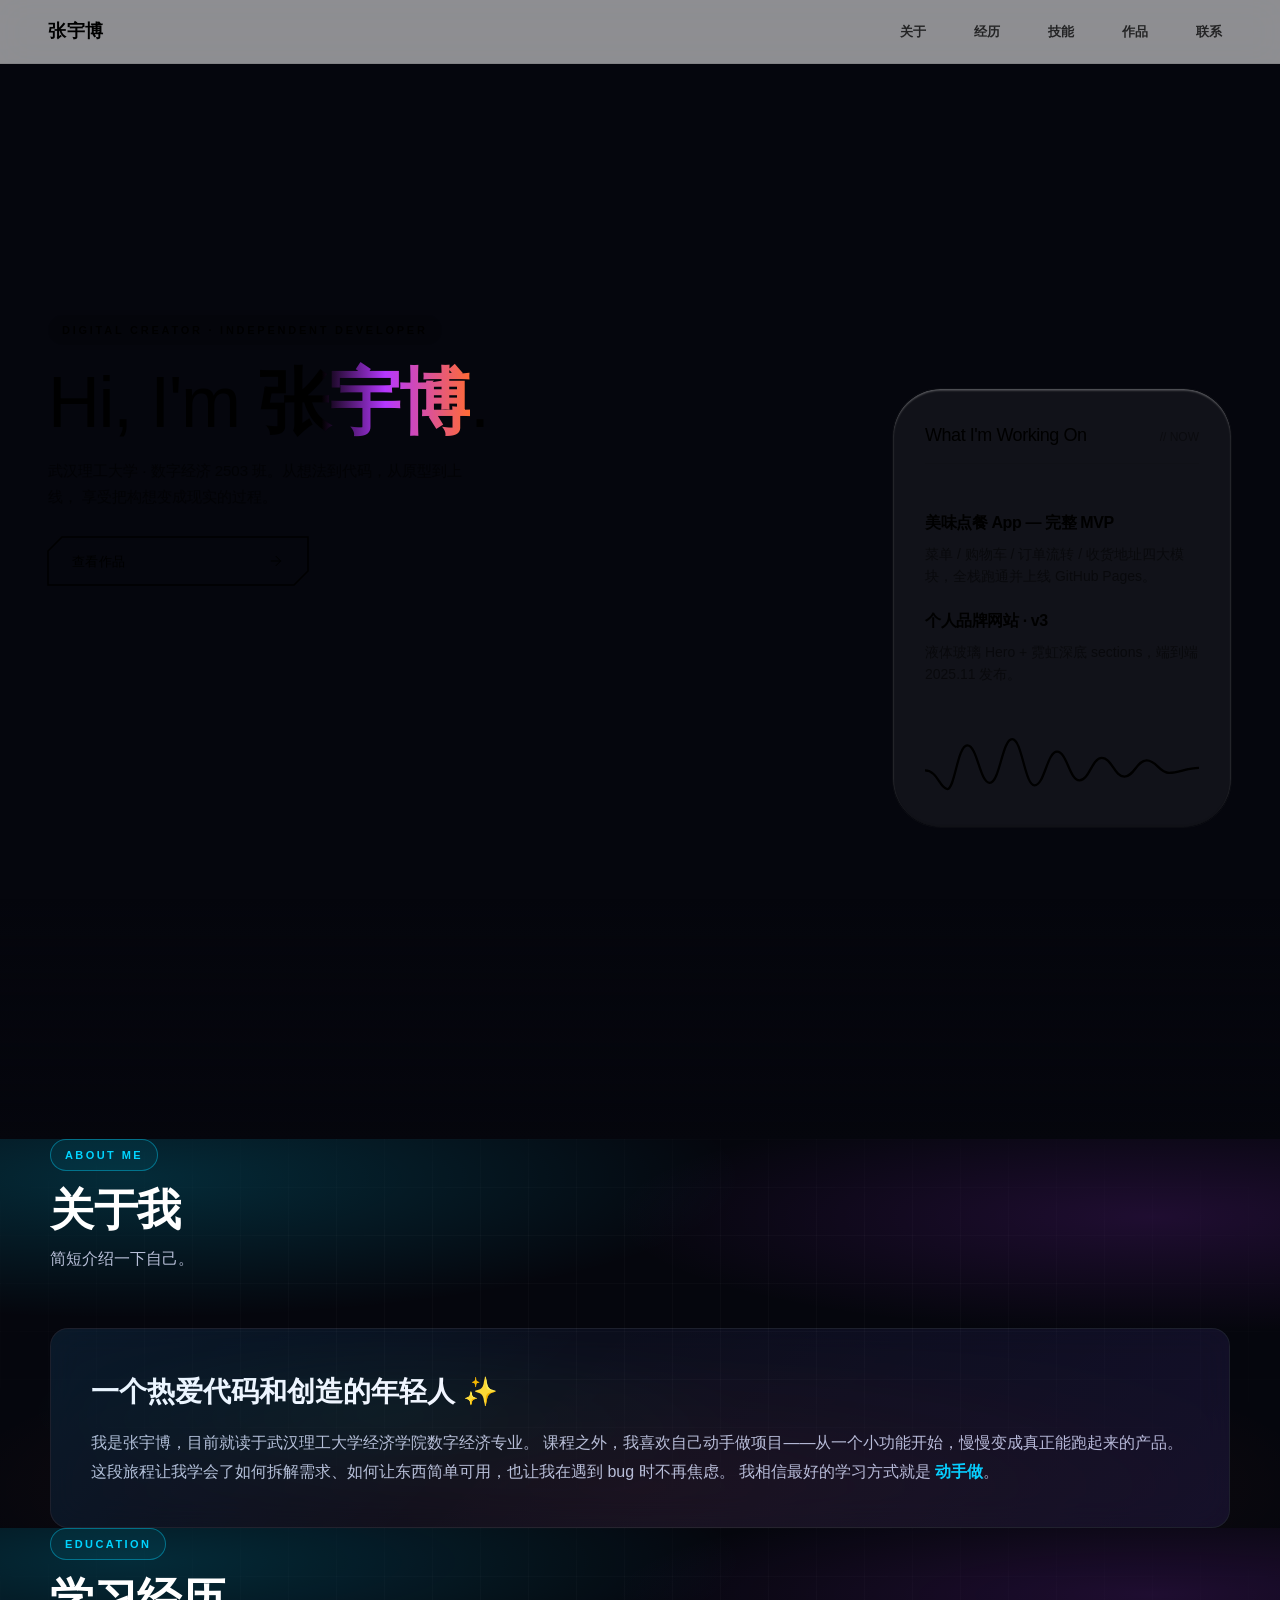
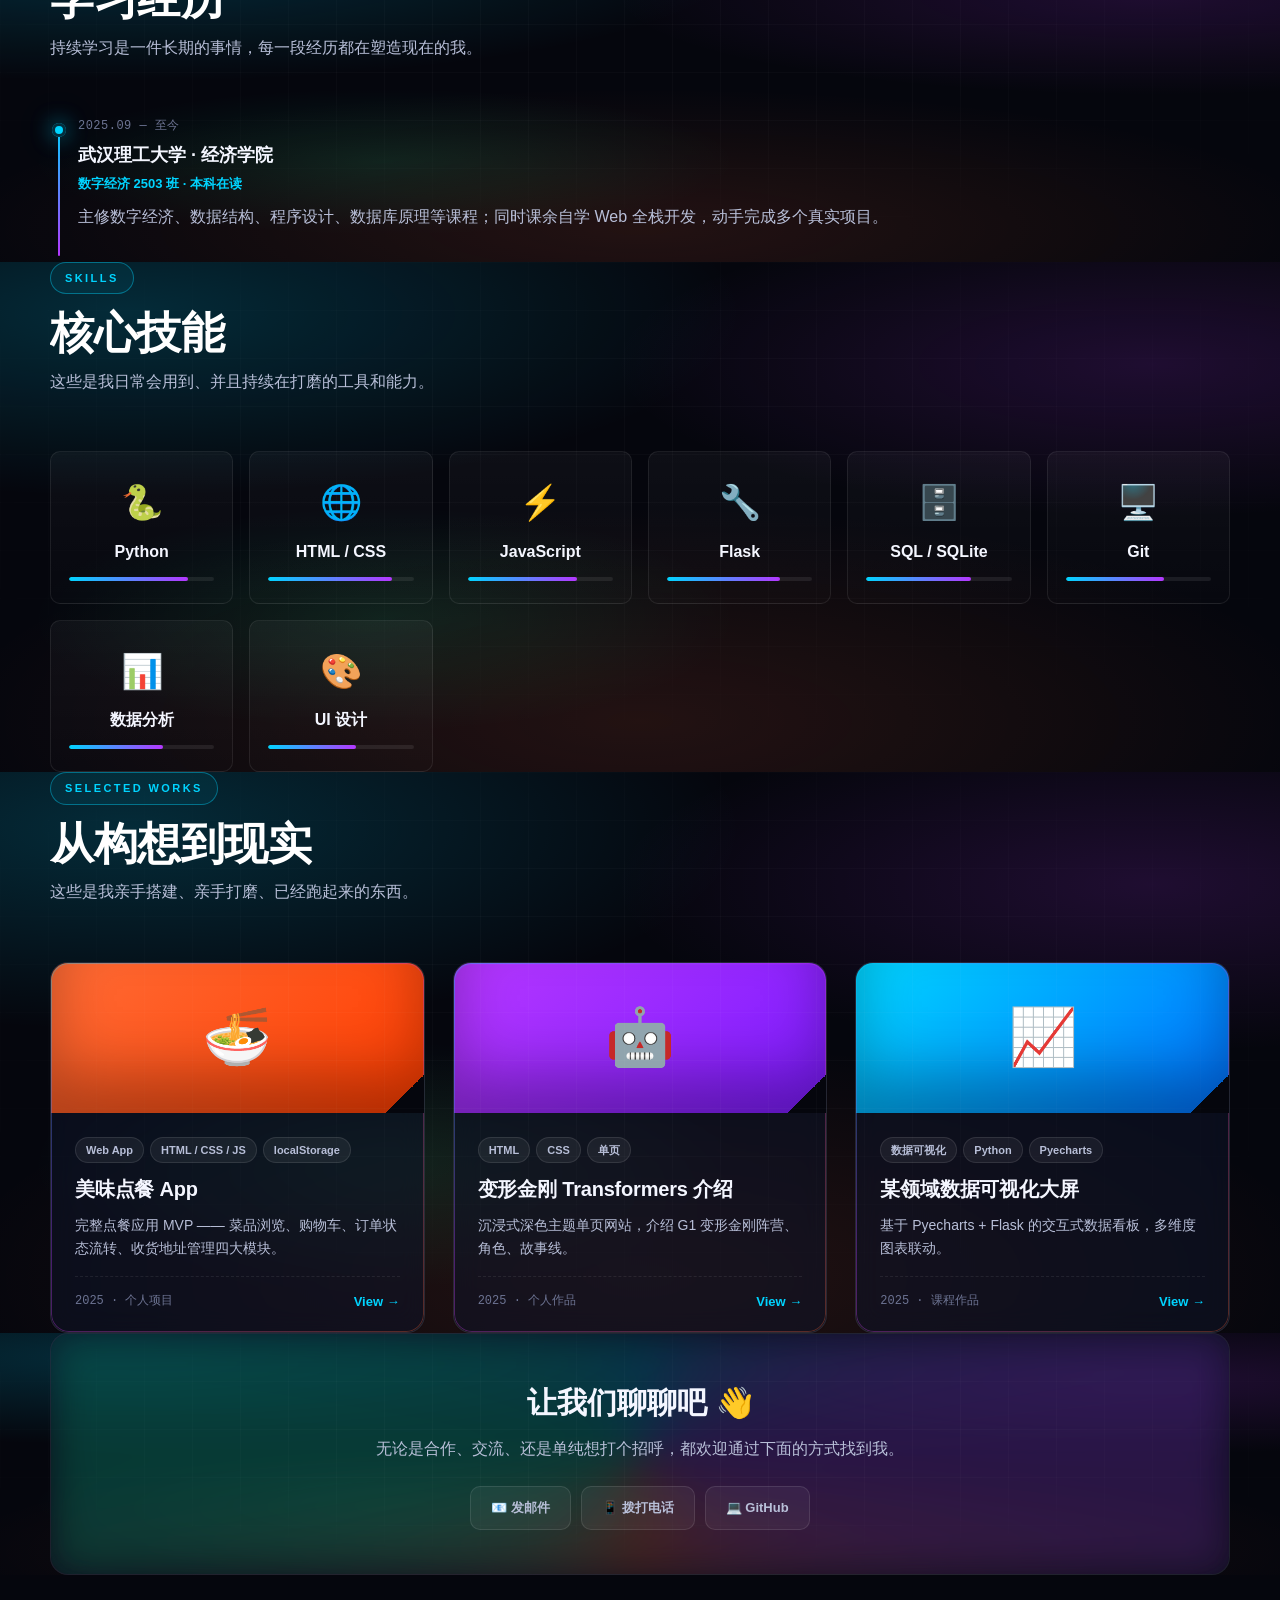
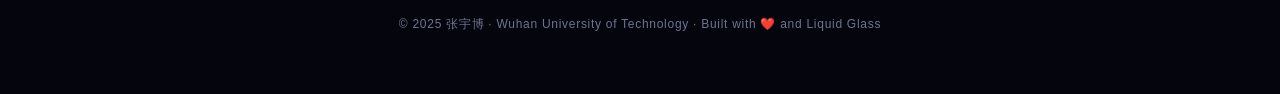
==== index.html @ 9be70332 "v3 修复: 解锁页面滚动 + 导航切换逻辑 + sections 深底盖住视频" ====
<!DOCTYPE html>
<html lang="zh-CN">
<head>
<meta charset="UTF-8">
<meta name="viewport" content="width=device-width, initial-scale=1.0">
<title>张宇博 · Digital Creator</title>
<meta name="description" content="张宇博 — 武汉理工大学数字经济专业学生，独立开发者，作品集">
<link rel="preconnect" href="https://fonts.googleapis.com">
<link rel="preconnect" href="https://fonts.gstatic.com" crossorigin>
<link rel="stylesheet" href="https://db.onlinewebfonts.com/c/0e6de1ec911a2e267ff136bbdd384a44?family=Helvetica+Neue+Light">
<style>
/* ============================================================
   张宇博 个人主页 v3 —— 液体玻璃 Hero + 霓虹深底 Sections
   Hero: 全屏视频 + SVG 折射滤镜 + canvas 实时玻璃卡 (规格文档)
   下方: 深底霓虹赛博风 (v2)
   ============================================================ */
*, *::before, *::after { box-sizing: border-box; margin: 0; padding: 0; }
html { scroll-behavior: smooth; }

:root {
    --bg: #05060d;
    --bg-1: #0a0d1a;
    --card: rgba(16, 20, 40, 0.55);
    --text: #f4f6ff;
    --text-dim: #b8bfd8;
    --text-muted: #6d7493;
    --blue: #00d4ff;
    --blue-glow: 0 0 20px rgba(0,212,255,.6), 0 0 40px rgba(0,212,255,.3);
    --purple: #b537ff;
    --purple-glow: 0 0 20px rgba(181,55,255,.6), 0 0 40px rgba(181,55,255,.3);
    --orange: #ff6b35;
    --green: #00ffa3;
    --radius: 18px;
    --radius-sm: 10px;
    --max-w: 1180px;
}

html, body { width: 100%; height: auto; min-height: 100%; overflow-x: hidden; }

body {
    font-family: -apple-system, BlinkMacSystemFont, "Helvetica Neue Light",
                 "Helvetica Neue", "Segoe UI", "PingFang SC",
                 "Microsoft YaHei", Arial, sans-serif;
    -webkit-font-smoothing: antialiased;
    -moz-osx-font-smoothing: grayscale;
    color: var(--text);
    line-height: 1.65;
    background: var(--bg);
    overflow-x: hidden;
    position: relative;
}
a { color: inherit; text-decoration: none; }
main { position: relative; z-index: 1; }

/* ---------- Hero 背景视频 ---------- */
.bg-video {
    position: fixed; top: 0; left: 0;
    display: block;
    width: 100%; height: 100%;
    object-fit: cover;
    z-index: 0;
    pointer-events: none;
}

/* ---------- Hero 结束后的渐变过渡 ---------- */
.hero-transition {
    position: relative; z-index: 2;
    height: 240px;
    background: linear-gradient(to bottom, transparent 0%, var(--bg) 100%);
    pointer-events: none;
    margin-top: -1px;
}

/* ============================================================
   HERO 首屏 —— 液体玻璃
   ============================================================ */
.hero {
    position: relative; z-index: 10;
    display: flex; flex-direction: column;
    width: 100%; height: 100vh; height: 100dvh;
    pointer-events: none;
    overflow: hidden;
}

/* 右侧玻璃卡容器 */
#dup-video-container {
    position: absolute; left: 0; top: 0;
    z-index: 0; overflow: hidden; pointer-events: none;
}
#dup-image {
    position: absolute; inset: 0;
    width: 100%; height: 100%;
    filter: url(#liquid-glass-refraction);
}

/* 左栏 */
.hero-side {
    position: relative;
    z-index: 2;
    padding: 0 clamp(16px, 4vw, 48px);
    display: flex; flex-direction: column;
    height: 100%;
}
.hero-copy {
    margin: auto 0;
    max-width: 520px;
    color: #000;
    pointer-events: auto;
}
.hero-eyebrow {
    font-size: 11px; font-weight: 700; letter-spacing: .25em;
    text-transform: uppercase;
    display: inline-flex; align-items: center; gap: 8px;
    padding: 6px 14px;
    background: rgba(0,0,0,.08);
    border-radius: 999px;
    margin-bottom: 20px;
}
.hero-title {
    font-size: clamp(36px, 7vw, 72px);
    font-weight: 300;
    line-height: 1.05;
    letter-spacing: -0.02em;
    color: #000;
}
.hero-title .hl {
    font-weight: 600;
    background: linear-gradient(90deg, #000 30%, var(--purple) 60%, var(--orange));
    -webkit-background-clip: text; background-clip: text; color: transparent;
}
.hero-desc {
    margin-top: 18px;
    max-width: 440px;
    font-size: clamp(13px, 1.2vw, 15px);
    line-height: 1.7;
    color: rgba(0,0,0,.62);
}

/* Chamfer 按钮 —— 按规格文档 §9 */
.chamfer {
    position: relative; display: inline-flex; align-items: center; justify-content: space-between;
    width: 260px; height: 48px; margin-top: 28px; padding: 0 1.5rem;
    color: #000; text-decoration: none; pointer-events: auto; transition: opacity 300ms;
}
.chamfer:hover { opacity: 0.6; }
.chamfer__glass {
    position: absolute; inset: 0;
    background: transparent;
    clip-path: polygon(14px 0, 100% 0, 100% calc(100% - 14px), calc(100% - 14px) 100%, 0 100%, 0 14px);
    border: 1px solid rgba(0,0,0,.25);
}
.chamfer__outline { position: absolute; inset: 0; width: 100%; height: 100%; overflow: visible; pointer-events: none; }
.chamfer__label { position: relative; font-size: 13px; letter-spacing: .025em; }
.chamfer .icon { position: relative; }
.chamfer .icon path { stroke-width: 1.5; stroke-linecap: round; stroke-linejoin: round; }

/* 右栏玻璃卡 —— 按规格文档 §10 */
.glass-card {
    position: absolute;
    right: clamp(16px, 4vw, 48px);
    bottom: clamp(32px, 6vw, 72px);
    width: 340px; max-width: calc(100% - 32px); height: 440px;
    padding: 2rem;
    border-radius: 48px;
    overflow: hidden;
    background: transparent;
    border: 1px solid rgba(47,47,47,.15);
    pointer-events: auto;
    display: flex; flex-direction: column; justify-content: space-between;
    animation: fade-slide-up-card 900ms cubic-bezier(.16,1,.3,1) both;
}
@keyframes fade-slide-up-card {
    from { opacity: 0; transform: translateY(28px); }
    to   { opacity: 1; transform: translateY(0); }
}
.glass-card__frost {
    position: absolute; inset: 0; z-index: 1;
    border-radius: 48px; pointer-events: none;
    background: rgba(255,255,255,.05);
    box-shadow: inset 0 1.5px 2px rgba(255,255,255,.3),
                inset 0 -1px 2px rgba(0,0,0,.15);
    transition: background 400ms;
}
.glass-card:hover .glass-card__frost { background: rgba(255,255,255,.1); }
.glass-card__head, .glass-card__body, .glass-card__wave { position: relative; z-index: 2; }
.glass-card__head {
    display: flex; align-items: baseline; justify-content: space-between; gap: 1rem;
    padding-bottom: .75rem; border-bottom: 1px solid rgba(0,0,0,.1);
}
.glass-card__title { font-size: 1rem; font-weight: 500; letter-spacing: -0.025em; color: #000; }
.glass-card__index { font-size: .75rem; color: rgba(0,0,0,.4); }
.glass-card__body { display: flex; flex-direction: column; gap: 1rem; margin-top: 1rem; }
.finding__title { font-size: .875rem; font-weight: 600; letter-spacing: -0.025em; color: #000; }
.finding__text { margin-top: .25rem; font-size: .75rem; line-height: 1.625; color: rgba(0,0,0,.5); }
.glass-card__wave { display: block; width: 100%; height: auto; margin-top: 1.25rem; }

@media (max-width: 768px) {
    .glass-card {
        position: relative; right: auto; bottom: auto;
        width: 100%; height: 320px; margin-top: 24px;
        padding: 1.5rem;
        border-radius: 32px;
    }
    .hero-copy { margin: 10vh 0 0; }
    .hero-side { padding-top: 80px; height: auto; min-height: 100vh; padding-bottom: 32px; }
}
@media (min-width: 768px) {
    .glass-card__title { font-size: 1.125rem; }
    .glass-card__body { gap: 1.25rem; margin-top: 1.25rem; }
    .finding__title { font-size: 1rem; }
    .finding__text { font-size: .875rem; margin-top: .375rem; }
}

/* ---------- SVG 滤镜容器 ---------- */
.glass-defs { position: absolute; width: 0; height: 0; pointer-events: none; }

/* ============================================================
   导航栏 —— Hero 上半透明白,滚过 Hero 切回深底霓虹
   ============================================================ */
nav {
    position: fixed; top: 0; left: 0; right: 0;
    z-index: 50; height: 64px;
    display: flex; align-items: center; justify-content: space-between;
    padding: 0 clamp(16px, 4vw, 48px);
    background: rgba(255,255,255,.55);
    backdrop-filter: blur(16px) saturate(1.2);
    -webkit-backdrop-filter: blur(16px) saturate(1.2);
    border-bottom: 1px solid rgba(0,0,0,.08);
    color: #000;
    transition: background .4s, color .4s, border-color .4s, box-shadow .4s;
}
nav::after { /* 深底模式的 logo 点 */
    content: "";
    width: 10px; height: 10px; border-radius: 50%;
    background: var(--blue);
    box-shadow: var(--blue-glow);
    position: absolute; opacity: 0;
    transition: opacity .4s;
    display: none;
}
.nav-logo { font-weight: 800; font-size: 18px; letter-spacing: .04em; }
.nav-links { display: flex; gap: clamp(12px, 2.5vw, 28px); list-style: none; }
.nav-links a {
    font-size: 13px; font-weight: 600;
    color: rgba(0,0,0,.75);
    padding: 6px 10px; border-radius: 8px;
    transition: color .2s, background .2s;
}
.nav-links a:hover { color: #000; background: rgba(0,0,0,.06); }
nav .dot { display: none; } /* Hero 白模式隐藏蓝脉冲点 */

/* 深底模式 */
nav.scrolled {
    background: rgba(5,6,13,.72);
    border-bottom-color: rgba(255,255,255,.06);
    color: var(--text);
    box-shadow: 0 4px 30px rgba(0,0,0,.4);
}
nav.scrolled .nav-links a { color: var(--text-dim); }
nav.scrolled .nav-links a:hover { color: #fff; background: rgba(255,255,255,.06); }
nav.scrolled .dot { display: inline-block; }
nav .dot {
    width: 10px; height: 10px; border-radius: 50%;
    background: var(--blue); box-shadow: var(--blue-glow);
    animation: pulse 2.2s ease-in-out infinite;
    margin-right: 10px;
}
@keyframes pulse { 0%,100% { opacity:1 } 50% { opacity:.4 } }

@media (max-width: 520px) {
    .nav-logo span { display: none; }
    .nav-links { gap: 6px; }
    .nav-links a { font-size: 12px; padding: 4px 6px; }
}

/* ============================================================
   深底 Sections (v2 霓虹风格,原样保留)
   ============================================================ */
section.neon { position: relative; padding: clamp(60px, 10vw, 120px) clamp(16px, 4vw, 48px); }
.section-inner { max-width: var(--max-w); margin: 0 auto; position: relative; }
.section-head { margin-bottom: clamp(32px, 5vw, 56px); }
.section-tag {
    display: inline-block;
    font-size: 11px; font-weight: 700; letter-spacing: .22em;
    padding: 6px 14px;
    border: 1px solid rgba(0,212,255,.4);
    color: var(--blue);
    background: rgba(0,212,255,.06);
    border-radius: 999px;
    margin-bottom: 14px;
    text-transform: uppercase;
}
.section-title {
    font-size: clamp(28px, 4vw, 44px);
    font-weight: 800;
    letter-spacing: -0.01em;
    line-height: 1.15;
    background: linear-gradient(120deg, #fff 20%, var(--blue) 50%, #fff 80%);
    background-size: 200% auto;
    -webkit-background-clip: text; background-clip: text;
    color: transparent;
    animation: shimmer 4s linear infinite;
}
@keyframes shimmer { to { background-position: 200% center; } }
.section-lead { color: var(--text-dim); margin-top: 10px; max-width: 620px; }

/* 深底 sections 动态背景 —— 注意视频 position:fixed 覆盖整个视口,所以 section 必须有实色背景盖住它 */
.neon-bg { background: var(--bg); position: relative; z-index: 1; overflow: hidden; }
.neon-bg::before {
    content: "";
    position: absolute; inset: 0; z-index: 0;
    background:
        radial-gradient(ellipse 80% 60% at 10% 10%, rgba(0,212,255,.18) 0%, transparent 60%),
        radial-gradient(ellipse 70% 50% at 90% 20%, rgba(181,55,255,.15) 0%, transparent 60%),
        radial-gradient(ellipse 90% 70% at 50% 90%, rgba(255,107,53,.12) 0%, transparent 60%),
        radial-gradient(ellipse 50% 40% at 30% 70%, rgba(0,255,163,.10) 0%, transparent 55%);
    pointer-events: none;
    animation: driftBg 18s ease-in-out infinite alternate;
}
.neon-bg::after {
    content: "";
    position: absolute; inset: 0; z-index: 0;
    background-image:
        linear-gradient(rgba(255,255,255,.025) 1px, transparent 1px),
        linear-gradient(90deg, rgba(255,255,255,.025) 1px, transparent 1px);
    background-size: 48px 48px;
    mask-image: radial-gradient(ellipse 80% 70% at 50% 40%, #000 30%, transparent 85%);
    -webkit-mask-image: radial-gradient(ellipse 80% 70% at 50% 40%, #000 30%, transparent 85%);
    pointer-events: none;
}
@keyframes driftBg {
    0%   { transform: translate3d(0,0,0) scale(1); }
    100% { transform: translate3d(-30px, 20px, 0) scale(1.04); }
}

/* 玻璃卡片通用 */
.glass {
    background: var(--card);
    backdrop-filter: blur(16px) saturate(1.2);
    -webkit-backdrop-filter: blur(16px) saturate(1.2);
    border: 1px solid rgba(255,255,255,.08);
    border-radius: var(--radius);
}

/* 关于我 */
.about-card {
    padding: clamp(24px, 4vw, 40px);
    position: relative; overflow: hidden;
}
.about-card::before {
    content: ""; position: absolute; inset: 0;
    background: linear-gradient(135deg, rgba(0,212,255,.06), transparent 40%, rgba(181,55,255,.06));
    pointer-events: none;
}
.about-title { font-size: clamp(22px, 3vw, 28px); font-weight: 700; margin-bottom: 14px; }
.about-text { color: var(--text-dim); line-height: 1.8; }
.about-text strong { color: var(--blue); }

/* 学习经历 */
.timeline { position: relative; padding-left: 28px; }
.timeline::before {
    content: ""; position: absolute; left: 8px; top: 6px; bottom: 6px;
    width: 2px; background: linear-gradient(var(--blue), var(--purple)); border-radius: 2px;
}
.tl-item { position: relative; padding-bottom: 32px; }
.tl-item::before {
    content: ""; position: absolute; left: -26px; top: 6px;
    width: 14px; height: 14px; border-radius: 50%;
    background: var(--blue);
    box-shadow: var(--blue-glow), inset 0 0 0 3px rgba(5,6,13,.8);
}
.tl-date { font-size: 12px; color: var(--text-muted); font-family: ui-monospace, monospace; letter-spacing: .04em; }
.tl-title { font-size: 18px; font-weight: 700; margin-top: 4px; }
.tl-sub { color: var(--blue); font-size: 13px; font-weight: 600; margin-top: 2px; }
.tl-desc { color: var(--text-dim); margin-top: 10px; }

/* 技能 */
.skills-grid {
    display: grid; gap: 16px;
    grid-template-columns: repeat(auto-fit, minmax(160px, 1fr));
}
.skill-card {
    padding: 22px 18px; text-align: center;
    background: linear-gradient(180deg, rgba(255,255,255,.04), rgba(255,255,255,.01));
    border: 1px solid rgba(255,255,255,.08);
    border-radius: var(--radius-sm);
    transition: transform .3s, border-color .3s, box-shadow .3s;
}
.skill-card:hover {
    transform: translateY(-4px);
    border-color: rgba(0,212,255,.4);
    box-shadow: 0 20px 40px -20px rgba(0,212,255,.4), var(--blue-glow);
}
.skill-emoji { font-size: 34px; }
.skill-name { font-weight: 700; margin-top: 8px; }
.skill-level { margin-top: 12px; height: 4px; border-radius: 4px; background: rgba(255,255,255,.08); overflow: hidden; }
.skill-level span {
    display: block; height: 100%;
    background: linear-gradient(90deg, var(--blue), var(--purple));
    border-radius: 4px;
}

/* 作品卡 */
.works-grid {
    display: grid; gap: clamp(20px, 3vw, 28px);
    grid-template-columns: repeat(auto-fit, minmax(300px, 1fr));
    perspective: 1000px;
}
.work-card {
    position: relative; display: block; border-radius: var(--radius);
    overflow: hidden; background: var(--card);
    backdrop-filter: blur(12px) saturate(1.1);
    -webkit-backdrop-filter: blur(12px) saturate(1.1);
    border: 1px solid rgba(255,255,255,.1);
    transition: transform .5s cubic-bezier(.2,.8,.2,1), box-shadow .5s, border-color .3s;
    transform-style: preserve-3d;
}
.work-card::before {
    content: ""; position: absolute; inset: 0; padding: 1px; border-radius: inherit;
    background: linear-gradient(135deg, rgba(0,212,255,.6), rgba(181,55,255,.6) 40%, rgba(255,107,53,.5));
    -webkit-mask: linear-gradient(#000 0 0) content-box, linear-gradient(#000 0 0);
    -webkit-mask-composite: xor; mask-composite: exclude;
    opacity: .6; transition: opacity .3s; pointer-events: none; z-index: 1;
}
.work-card:hover {
    transform: translateY(-8px) rotateX(2deg);
    border-color: rgba(0,212,255,.5);
    box-shadow:
        0 30px 60px -20px rgba(0,212,255,.35),
        0 0 0 1px rgba(0,212,255,.3),
        inset 0 0 60px -30px rgba(181,55,255,.4);
}
.work-card:hover::before { opacity: 1; }
.work-banner {
    height: 150px; position: relative;
    display: flex; align-items: center; justify-content: center;
    font-size: 56px; overflow: hidden;
}
.wb-1 { background: linear-gradient(135deg, #ff6b35, #ff3d00); box-shadow: inset 0 -40px 60px rgba(0,0,0,.3); }
.wb-2 { background: linear-gradient(135deg, #b537ff, #7c1bff); box-shadow: inset 0 -40px 60px rgba(0,0,0,.3); }
.wb-3 { background: linear-gradient(135deg, #00d4ff, #0070ff); box-shadow: inset 0 -40px 60px rgba(0,0,0,.3); }
.wb-4 { background: linear-gradient(135deg, #00ffa3, #00c878); box-shadow: inset 0 -40px 60px rgba(0,0,0,.3); }
.work-banner::after {
    content: ""; position: absolute; right: -1px; bottom: -1px;
    width: 40px; height: 40px;
    background: linear-gradient(135deg, transparent 50%, var(--bg) 50%); z-index: 2;
}
.work-body { padding: 24px 24px 20px; position: relative; z-index: 2; }
.work-tag-row { display: flex; flex-wrap: wrap; gap: 6px; margin-bottom: 10px; }
.work-tag {
    font-size: 11px; font-weight: 600; padding: 3px 10px; border-radius: 999px;
    background: rgba(255,255,255,.06); border: 1px solid rgba(255,255,255,.1); color: var(--text-dim);
}
.work-title { font-size: 20px; font-weight: 800; letter-spacing: -0.01em; }
.work-desc { color: var(--text-dim); font-size: 14px; margin-top: 8px; line-height: 1.65; }
.work-meta {
    display: flex; align-items: center; justify-content: space-between;
    margin-top: 16px; padding-top: 14px; border-top: 1px dashed rgba(255,255,255,.08);
}
.work-date { font-size: 12px; color: var(--text-muted); font-family: ui-monospace, monospace; }
.work-link {
    font-size: 13px; font-weight: 700; color: var(--blue);
    display: inline-flex; align-items: center; gap: 4px;
    transition: gap .2s, filter .2s;
}
.work-card:hover .work-link { gap: 8px; filter: drop-shadow(0 0 8px rgba(0,212,255,.6)); }

/* 联系 */
.contact-card {
    padding: clamp(28px, 4vw, 44px); text-align: center;
    position: relative; overflow: hidden;
}
.contact-card::before {
    content: ""; position: absolute; inset: -2px;
    background: conic-gradient(from 0deg, var(--blue), var(--purple), var(--orange), var(--green), var(--blue));
    filter: blur(20px); opacity: .18; z-index: -1;
    animation: spin 12s linear infinite;
}
@keyframes spin { to { transform: rotate(360deg); } }
.contact-card h3 { font-size: clamp(22px, 3vw, 30px); font-weight: 800; }
.contact-card p { color: var(--text-dim); margin-top: 8px; }
.contact-links { margin-top: 24px; display: flex; flex-wrap: wrap; gap: 10px; justify-content: center; }
.contact-links a {
    padding: 10px 20px; border-radius: 10px;
    background: rgba(255,255,255,.05); border: 1px solid rgba(255,255,255,.1);
    color: var(--text-dim); font-weight: 600; font-size: 13px; transition: all .25s;
}
.contact-links a:hover {
    color: #fff; border-color: var(--blue);
    background: rgba(0,212,255,.1); box-shadow: var(--blue-glow);
}

/* Footer */
footer { text-align: center; padding: 40px 16px 60px; color: var(--text-muted); font-size: 12px; letter-spacing: .06em; position: relative; z-index: 1; }

/* 入场动画 */
.reveal { opacity: 0; transform: translateY(30px); transition: opacity .7s, transform .7s; }
.reveal.visible { opacity: 1; transform: translateY(0); }

/* 无障碍 */
@media (prefers-reduced-motion: reduce) { * { transition-duration: .01ms !important; animation-duration: .01ms !important; } }

@media (max-width: 720px) {
    @media (min-width: 768px) { /* 空,占位避免语法问题 */ }
}
</style>
</head>
<body>

<!-- ============ SVG 液体玻璃滤镜 (按规格文档 §3) ============ -->
<svg class="glass-defs" width="0" height="0" aria-hidden="true" focusable="false">
  <defs>
    <filter id="liquid-glass-refraction"
            x="-30%" y="-30%" width="160%" height="160%"
            color-interpolation-filters="sRGB">

      <feTurbulence type="fractalNoise" baseFrequency="0.012 0.015" numOctaves="3" result="noise" />

      <feColorMatrix in="SourceAlpha" type="matrix" result="boosted_alpha"
        values="0 0 0 0 0
                0 0 0 0 0
                0 0 0 0 0
                0 0 0 100 0" />

      <feGaussianBlur in="boosted_alpha" stdDeviation="45" result="blurred_alpha" />

      <feComponentTransfer in="blurred_alpha" result="edge_mask">
        <feFuncA type="linear" slope="-1.3" intercept="1" />
      </feComponentTransfer>

      <feComposite in="noise" in2="edge_mask" operator="arithmetic"
                   k1="1" k2="0" k3="0" k4="0" result="masked_noise" />

      <!-- 红 -->
      <feDisplacementMap in="SourceGraphic" in2="masked_noise" scale="65"
                         xChannelSelector="R" yChannelSelector="G" result="red_displaced" />
      <feColorMatrix in="red_displaced" type="matrix" result="red"
        values="1 0 0 0 0
                0 0 0 0 0
                0 0 0 0 0
                0 0 0 1 0" />

      <!-- 绿 -->
      <feDisplacementMap in="SourceGraphic" in2="masked_noise" scale="56"
                         xChannelSelector="R" yChannelSelector="G" result="green_displaced" />
      <feColorMatrix in="green_displaced" type="matrix" result="green"
        values="0 0 0 0 0
                0 1 0 0 0
                0 0 0 0 0
                0 0 0 1 0" />

      <!-- 蓝 -->
      <feDisplacementMap in="SourceGraphic" in2="masked_noise" scale="47"
                         xChannelSelector="R" yChannelSelector="G" result="blue_displaced" />
      <feColorMatrix in="blue_displaced" type="matrix" result="blue"
        values="0 0 0 0 0
                0 0 0 0 0
                0 0 1 0 0
                0 0 0 1 0" />

      <feBlend in="red" in2="green" mode="screen" result="rg" />
      <feBlend in="rg" in2="blue" mode="screen" result="chromatic_dispersion" />
    </filter>
  </defs>
</svg>

<!-- ============ 导航 ============ -->
<nav>
    <div class="nav-logo"><span class="dot"></span><span>张宇博</span></div>
    <ul class="nav-links">
        <li><a href="#about">关于</a></li>
        <li><a href="#education">经历</a></li>
        <li><a href="#skills">技能</a></li>
        <li><a href="#works">作品</a></li>
        <li><a href="#contact">联系</a></li>
    </ul>
</nav>

<main>

<!-- ============ HERO 首屏 ============ -->
<section class="hero">
    <div class="hero-side">
        <div class="hero-copy">
            <div class="hero-eyebrow">Digital Creator · Independent Developer</div>
            <h1 class="hero-title">
                Hi, I'm <span class="hl">张宇博</span>.
            </h1>
            <p class="hero-desc">
                武汉理工大学 · 数字经济 2503 班。从想法到代码，从原型到上线，
                享受把构想变成现实的过程。
            </p>
            <a class="chamfer" href="#works">
                <svg class="chamfer__outline" viewBox="0 0 260 48" preserveAspectRatio="none" aria-hidden="true">
                    <polygon points="14,0 260,0 260,34 246,48 0,48 0,14"
                             fill="none" stroke="currentColor" stroke-width="1.5" vector-effect="non-scaling-stroke" />
                </svg>
                <span class="chamfer__label">查看作品</span>
                <svg class="icon" width="16" height="16" viewBox="0 0 24 24" fill="none" stroke="currentColor" stroke-width="1.5" stroke-linecap="round" stroke-linejoin="round" aria-hidden="true">
                    <path d="M5 12h14" /><path d="m12 5 7 7-7 7" />
                </svg>
            </a>
        </div>
    </div>

    <!-- 玻璃卡 -->
    <aside class="glass-card" data-glass-card>
        <div id="dup-video-container"><canvas id="dup-image"></canvas></div>
        <div class="glass-card__frost" aria-hidden="true"></div>

        <div class="glass-card__head">
            <h2 class="glass-card__title">What I'm Working On</h2>
            <span class="glass-card__index">// NOW</span>
        </div>

        <div class="glass-card__body">
            <div class="finding">
                <h3 class="finding__title">美味点餐 App — 完整 MVP</h3>
                <p class="finding__text">菜单 / 购物车 / 订单流转 / 收货地址四大模块，全栈跑通并上线 GitHub Pages。</p>
            </div>
            <div class="finding">
                <h3 class="finding__title">个人品牌网站 · v3</h3>
                <p class="finding__text">液体玻璃 Hero + 霓虹深底 sections，端到端 2025.11 发布。</p>
            </div>
        </div>

        <svg class="glass-card__wave" viewBox="0 0 220 50" fill="none" aria-hidden="true">
            <path d="M0 30 C10 30 12 45 18 45 C24 45 26 10 34 10 C42 10 44 40 52 40 C60 40 62 5 70 5 C78 5 80 42 88 42 C96 42 98 15 106 15 C114 15 116 38 124 38 C132 38 134 20 142 20 C150 20 152 35 160 35 C168 35 170 22 178 22 C186 22 188 32 196 32 C204 32 210 28 220 28"
                  stroke="black" stroke-width="1.8" stroke-linecap="round" fill="none" />
        </svg>
    </aside>
</section>

<!-- Hero → 深底 过渡 -->
<div class="hero-transition"></div>

<!-- ============ 关于我 ============ -->
<section id="about" class="neon-bg">
    <div class="neon">
        <div class="section-inner">
            <div class="section-head reveal">
                <div class="section-tag">ABOUT ME</div>
                <h2 class="section-title">关于我</h2>
                <p class="section-lead">简短介绍一下自己。</p>
            </div>
            <div class="glass about-card reveal">
                <div class="about-title">一个热爱代码和创造的年轻人 ✨</div>
                <div class="about-text">
                    我是张宇博，目前就读于武汉理工大学经济学院数字经济专业。
                    课程之外，我喜欢自己动手做项目——从一个小功能开始，慢慢变成真正能跑起来的产品。
                    这段旅程让我学会了如何拆解需求、如何让东西简单可用，也让我在遇到 bug 时不再焦虑。
                    我相信最好的学习方式就是 <strong>动手做</strong>。
                </div>
            </div>
        </div>
    </div>
</section>

<!-- ============ 学习经历 ============ -->
<section id="education" class="neon-bg">
    <div class="neon">
        <div class="section-inner">
            <div class="section-head reveal">
                <div class="section-tag">EDUCATION</div>
                <h2 class="section-title">学习经历</h2>
                <p class="section-lead">持续学习是一件长期的事情，每一段经历都在塑造现在的我。</p>
            </div>
            <div class="timeline reveal">
                <div class="tl-item">
                    <div class="tl-date">2025.09 — 至今</div>
                    <div class="tl-title">武汉理工大学 · 经济学院</div>
                    <div class="tl-sub">数字经济 2503 班 · 本科在读</div>
                    <div class="tl-desc">主修数字经济、数据结构、程序设计、数据库原理等课程；同时课余自学 Web 全栈开发，动手完成多个真实项目。</div>
                </div>
            </div>
        </div>
    </div>
</section>

<!-- ============ 技能 ============ -->
<section id="skills" class="neon-bg">
    <div class="neon">
        <div class="section-inner">
            <div class="section-head reveal">
                <div class="section-tag">SKILLS</div>
                <h2 class="section-title">核心技能</h2>
                <p class="section-lead">这些是我日常会用到、并且持续在打磨的工具和能力。</p>
            </div>
            <div class="skills-grid">
                <div class="skill-card reveal"><div class="skill-emoji">🐍</div><div class="skill-name">Python</div><div class="skill-level"><span style="width:82%"></span></div></div>
                <div class="skill-card reveal"><div class="skill-emoji">🌐</div><div class="skill-name">HTML / CSS</div><div class="skill-level"><span style="width:85%"></span></div></div>
                <div class="skill-card reveal"><div class="skill-emoji">⚡</div><div class="skill-name">JavaScript</div><div class="skill-level"><span style="width:75%"></span></div></div>
                <div class="skill-card reveal"><div class="skill-emoji">🔧</div><div class="skill-name">Flask</div><div class="skill-level"><span style="width:78%"></span></div></div>
                <div class="skill-card reveal"><div class="skill-emoji">🗄️</div><div class="skill-name">SQL / SQLite</div><div class="skill-level"><span style="width:72%"></span></div></div>
                <div class="skill-card reveal"><div class="skill-emoji">🖥️</div><div class="skill-name">Git</div><div class="skill-level"><span style="width:68%"></span></div></div>
                <div class="skill-card reveal"><div class="skill-emoji">📊</div><div class="skill-name">数据分析</div><div class="skill-level"><span style="width:65%"></span></div></div>
                <div class="skill-card reveal"><div class="skill-emoji">🎨</div><div class="skill-name">UI 设计</div><div class="skill-level"><span style="width:60%"></span></div></div>
            </div>
        </div>
    </div>
</section>

<!-- ============ 作品展示 ============ -->
<section id="works" class="neon-bg">
    <div class="neon">
        <div class="section-inner">
            <div class="section-head reveal">
                <div class="section-tag">SELECTED WORKS</div>
                <h2 class="section-title">从构想到现实</h2>
                <p class="section-lead">这些是我亲手搭建、亲手打磨、已经跑起来的东西。</p>
            </div>

            <div class="works-grid">

                <!-- 作品 1: 点餐应用 -->
                <a class="work-card reveal" href="food/index.html">
                    <div class="work-banner wb-1">🍜</div>
                    <div class="work-body">
                        <div class="work-tag-row">
                            <span class="work-tag">Web App</span>
                            <span class="work-tag">HTML / CSS / JS</span>
                            <span class="work-tag">localStorage</span>
                        </div>
                        <h3 class="work-title">美味点餐 App</h3>
                        <p class="work-desc">完整点餐应用 MVP —— 菜品浏览、购物车、订单状态流转、收货地址管理四大模块。</p>
                        <div class="work-meta">
                            <span class="work-date">2025 · 个人项目</span>
                            <span class="work-link">View →</span>
                        </div>
                    </div>
                </a>

                <!-- 作品 2: 变形金刚 -->
                <a class="work-card reveal" href="transformers/index.html">
                    <div class="work-banner wb-2">🤖</div>
                    <div class="work-body">
                        <div class="work-tag-row">
                            <span class="work-tag">HTML</span>
                            <span class="work-tag">CSS</span>
                            <span class="work-tag">单页</span>
                        </div>
                        <h3 class="work-title">变形金刚 Transformers 介绍</h3>
                        <p class="work-desc">沉浸式深色主题单页网站，介绍 G1 变形金刚阵营、角色、故事线。</p>
                        <div class="work-meta">
                            <span class="work-date">2025 · 个人作品</span>
                            <span class="work-link">View →</span>
                        </div>
                    </div>
                </a>

                <!-- 作品 3 模板: 改 href / wb-1~4 / 标题 / 简介 / 日期 -->
                <a class="work-card reveal" href="#">
                    <div class="work-banner wb-3">📈</div>
                    <div class="work-body">
                        <div class="work-tag-row">
                            <span class="work-tag">数据可视化</span>
                            <span class="work-tag">Python</span>
                            <span class="work-tag">Pyecharts</span>
                        </div>
                        <h3 class="work-title">某领域数据可视化大屏</h3>
                        <p class="work-desc">基于 Pyecharts + Flask 的交互式数据看板，多维度图表联动。</p>
                        <div class="work-meta">
                            <span class="work-date">2025 · 课程作品</span>
                            <span class="work-link">View →</span>
                        </div>
                    </div>
                </a>

            </div>
        </div>
    </div>
</section>

<!-- ============ 联系 ============ -->
<section id="contact" class="neon-bg">
    <div class="neon">
        <div class="section-inner">
            <div class="glass contact-card reveal">
                <h3>让我们聊聊吧 👋</h3>
                <p>无论是合作、交流、还是单纯想打个招呼，都欢迎通过下面的方式找到我。</p>
                <div class="contact-links">
                    <a href="mailto:13404321619@163.com">📧 发邮件</a>
                    <a href="tel:13404321619">📱 拨打电话</a>
                    <a href="https://github.com/hlhdds" target="_blank" rel="noopener">💻 GitHub</a>
                </div>
            </div>
        </div>
    </div>
</section>

</main>

<footer>
    © 2025 张宇博 · Wuhan University of Technology · Built with ❤️ and Liquid Glass
</footer>

<!-- 液体玻璃实时折射 -->
<script type="module" src="./glass-card.js"></script>

<script>
/* ---- 导航滚动切换 Hero 白 ↔ 深底霓虹 ---- */
const nav = document.querySelector('nav');
const hero = document.querySelector('.hero');
function updateNav() {
    // hero 底部绝对文档位置, 和 window.scrollY 同单位
    const heroBottom = hero ? hero.offsetTop + hero.offsetHeight : window.innerHeight;
    if (window.scrollY > heroBottom - 120) nav.classList.add('scrolled');
    else nav.classList.remove('scrolled');
}
window.addEventListener('scroll', updateNav, { passive: true });
window.addEventListener('resize', updateNav);
updateNav();

/* ---- 入场动画 ---- */
const io = new IntersectionObserver((entries) => {
    entries.forEach((e) => { if (e.isIntersecting) { e.target.classList.add('visible'); io.unobserve(e.target); } });
}, { threshold: 0.12 });
document.querySelectorAll('.reveal').forEach((el) => io.observe(el));

/* ---- 导航锚点高亮 ---- */
const sections = ['about','education','skills','works','contact'].map(id => document.getElementById(id)).filter(Boolean);
const navLinks = document.querySelectorAll('.nav-links a');
window.addEventListener('scroll', () => {
    const y = window.scrollY + 120; let cur = '';
    sections.forEach((s) => { if (s.offsetTop <= y) cur = s.id; });
    navLinks.forEach((a) => {
        const active = a.getAttribute('href') === '#' + cur;
        a.style.color = active ? (nav.classList.contains('scrolled') ? '#fff' : '#000') : '';
        a.style.background = active ? (nav.classList.contains('scrolled') ? 'rgba(0,212,255,.1)' : 'rgba(0,0,0,.08)') : '';
    });
}, { passive: true });
</script>

</body>
</html>
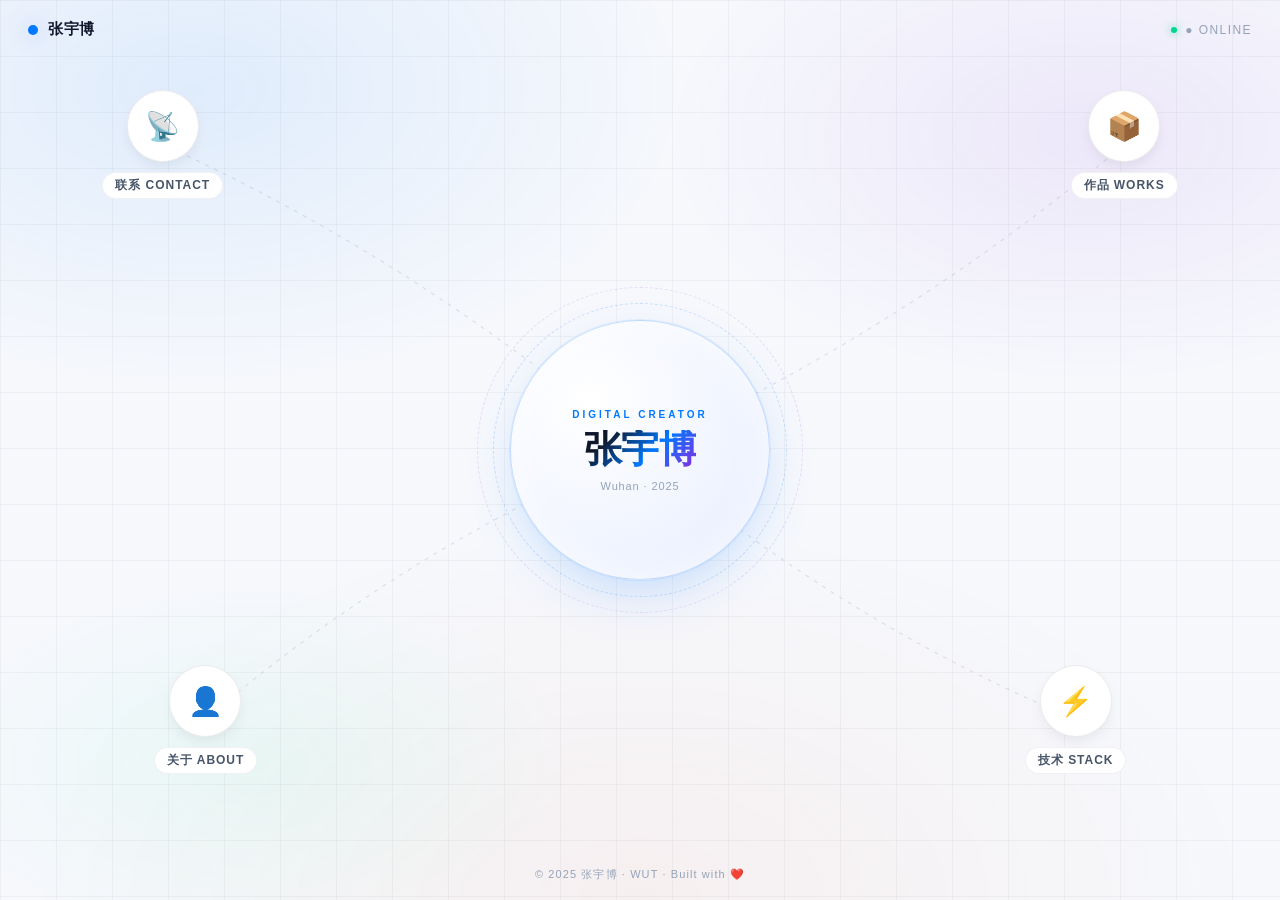
==== commit 9d5c08ac: "wip: v4 中心枢纽节点式布局(留档,改用 Terranova 方案)" ====
--- a/index.html
+++ b/index.html
@@ -4,831 +4,723 @@
 <meta charset="UTF-8">
 <meta name="viewport" content="width=device-width, initial-scale=1.0">
 <title>张宇博 · Digital Creator</title>
-<meta name="description" content="张宇博 — 武汉理工大学数字经济专业学生，独立开发者，作品集">
-<link rel="preconnect" href="https://fonts.googleapis.com">
-<link rel="preconnect" href="https://fonts.gstatic.com" crossorigin>
-<link rel="stylesheet" href="https://db.onlinewebfonts.com/c/0e6de1ec911a2e267ff136bbdd384a44?family=Helvetica+Neue+Light">
+<meta name="description" content="张宇博 — 武汉理工大学数字经济专业学生，独立开发者。中心枢纽式作品集。">
 <style>
 /* ============================================================
-   张宇博 个人主页 v3 —— 液体玻璃 Hero + 霓虹深底 Sections
-   Hero: 全屏视频 + SVG 折射滤镜 + canvas 实时玻璃卡 (规格文档)
-   下方: 深底霓虹赛博风 (v2)
+   张宇博 个人主页 v4 —— 中心枢纽节点式交互布局
+   亮色科技风 · 单屏无滚动 · 中心品牌核 + 4 个悬浮节点 + 点击弹层
    ============================================================ */
 *, *::before, *::after { box-sizing: border-box; margin: 0; padding: 0; }
-html { scroll-behavior: smooth; }
-
+
+html, body {
+    width: 100%; height: 100%; overflow: hidden;
+    background: #f6f8fc;
+    font-family: -apple-system, BlinkMacSystemFont, "Helvetica Neue",
+                 "Segoe UI", "PingFang SC", "Microsoft YaHei", Arial, sans-serif;
+    -webkit-font-smoothing: antialiased;
+    color: #0f172a;
+}
+
+/* 背景: 径向光斑 + 网格 + 扫描线 */
+body::before {
+    content: ""; position: fixed; inset: 0; z-index: 0;
+    background:
+        radial-gradient(ellipse 70% 60% at 15% 10%, rgba(0,122,255,.09) 0%, transparent 55%),
+        radial-gradient(ellipse 60% 50% at 85% 15%, rgba(138,43,226,.08) 0%, transparent 55%),
+        radial-gradient(ellipse 80% 70% at 50% 100%, rgba(255,107,53,.06) 0%, transparent 60%),
+        radial-gradient(ellipse 50% 40% at 20% 85%, rgba(0,255,163,.06) 0%, transparent 50%);
+    pointer-events: none;
+}
+body::after {
+    content: ""; position: fixed; inset: 0; z-index: 0;
+    background-image:
+        linear-gradient(rgba(15,23,42,.04) 1px, transparent 1px),
+        linear-gradient(90deg, rgba(15,23,42,.04) 1px, transparent 1px);
+    background-size: 56px 56px;
+    mask-image: radial-gradient(circle 60% at 50% 50%, #000 40%, transparent 90%);
+    -webkit-mask-image: radial-gradient(circle 60% at 50% 50%, #000 40%, transparent 90%);
+    pointer-events: none;
+}
+
+/* 调色板 */
 :root {
-    --bg: #05060d;
-    --bg-1: #0a0d1a;
-    --card: rgba(16, 20, 40, 0.55);
-    --text: #f4f6ff;
-    --text-dim: #b8bfd8;
-    --text-muted: #6d7493;
-    --blue: #00d4ff;
-    --blue-glow: 0 0 20px rgba(0,212,255,.6), 0 0 40px rgba(0,212,255,.3);
-    --purple: #b537ff;
-    --purple-glow: 0 0 20px rgba(181,55,255,.6), 0 0 40px rgba(181,55,255,.3);
+    --blue: #0078ff;
+    --blue-soft: #e8f2ff;
+    --blue-glow: 0 0 22px rgba(0,120,255,.35), 0 0 48px rgba(0,120,255,.18);
+    --purple: #8a2be2;
+    --purple-soft: #f3e8ff;
+    --purple-glow: 0 0 22px rgba(138,43,226,.35), 0 0 48px rgba(138,43,226,.18);
     --orange: #ff6b35;
-    --green: #00ffa3;
-    --radius: 18px;
-    --radius-sm: 10px;
-    --max-w: 1180px;
-}
-
-html, body { width: 100%; height: auto; min-height: 100%; overflow-x: hidden; }
-
-body {
-    font-family: -apple-system, BlinkMacSystemFont, "Helvetica Neue Light",
-                 "Helvetica Neue", "Segoe UI", "PingFang SC",
-                 "Microsoft YaHei", Arial, sans-serif;
-    -webkit-font-smoothing: antialiased;
-    -moz-osx-font-smoothing: grayscale;
-    color: var(--text);
-    line-height: 1.65;
-    background: var(--bg);
-    overflow-x: hidden;
-    position: relative;
-}
-a { color: inherit; text-decoration: none; }
-main { position: relative; z-index: 1; }
-
-/* ---------- Hero 背景视频 ---------- */
-.bg-video {
-    position: fixed; top: 0; left: 0;
-    display: block;
-    width: 100%; height: 100%;
-    object-fit: cover;
-    z-index: 0;
-    pointer-events: none;
-}
-
-/* ---------- Hero 结束后的渐变过渡 ---------- */
-.hero-transition {
-    position: relative; z-index: 2;
-    height: 240px;
-    background: linear-gradient(to bottom, transparent 0%, var(--bg) 100%);
-    pointer-events: none;
-    margin-top: -1px;
+    --orange-soft: #fff0e8;
+    --orange-glow: 0 0 22px rgba(255,107,53,.35), 0 0 48px rgba(255,107,53,.18);
+    --green: #00d68f;
+    --green-soft: #e6faf1;
+    --green-glow: 0 0 22px rgba(0,214,143,.35), 0 0 48px rgba(0,214,143,.18);
+    --bg: #f6f8fc;
+    --text: #0f172a;
+    --text-dim: #475569;
+    --text-muted: #94a3b8;
+    --card: rgba(255,255,255,.75);
+    --card-solid: #ffffff;
+    --border: rgba(15,23,42,.08);
 }
 
 /* ============================================================
-   HERO 首屏 —— 液体玻璃
+   导航 —— 极简左上角 logo + 右上角状态
    ============================================================ */
-.hero {
-    position: relative; z-index: 10;
-    display: flex; flex-direction: column;
-    width: 100%; height: 100vh; height: 100dvh;
-    pointer-events: none;
-    overflow: hidden;
-}
-
-/* 右侧玻璃卡容器 */
-#dup-video-container {
-    position: absolute; left: 0; top: 0;
-    z-index: 0; overflow: hidden; pointer-events: none;
-}
-#dup-image {
-    position: absolute; inset: 0;
-    width: 100%; height: 100%;
-    filter: url(#liquid-glass-refraction);
-}
-
-/* 左栏 */
-.hero-side {
-    position: relative;
-    z-index: 2;
-    padding: 0 clamp(16px, 4vw, 48px);
-    display: flex; flex-direction: column;
-    height: 100%;
-}
-.hero-copy {
-    margin: auto 0;
-    max-width: 520px;
-    color: #000;
-    pointer-events: auto;
-}
-.hero-eyebrow {
-    font-size: 11px; font-weight: 700; letter-spacing: .25em;
-    text-transform: uppercase;
-    display: inline-flex; align-items: center; gap: 8px;
-    padding: 6px 14px;
-    background: rgba(0,0,0,.08);
-    border-radius: 999px;
-    margin-bottom: 20px;
-}
-.hero-title {
-    font-size: clamp(36px, 7vw, 72px);
-    font-weight: 300;
-    line-height: 1.05;
-    letter-spacing: -0.02em;
-    color: #000;
-}
-.hero-title .hl {
-    font-weight: 600;
-    background: linear-gradient(90deg, #000 30%, var(--purple) 60%, var(--orange));
-    -webkit-background-clip: text; background-clip: text; color: transparent;
-}
-.hero-desc {
-    margin-top: 18px;
-    max-width: 440px;
-    font-size: clamp(13px, 1.2vw, 15px);
-    line-height: 1.7;
-    color: rgba(0,0,0,.62);
-}
-
-/* Chamfer 按钮 —— 按规格文档 §9 */
-.chamfer {
-    position: relative; display: inline-flex; align-items: center; justify-content: space-between;
-    width: 260px; height: 48px; margin-top: 28px; padding: 0 1.5rem;
-    color: #000; text-decoration: none; pointer-events: auto; transition: opacity 300ms;
-}
-.chamfer:hover { opacity: 0.6; }
-.chamfer__glass {
-    position: absolute; inset: 0;
-    background: transparent;
-    clip-path: polygon(14px 0, 100% 0, 100% calc(100% - 14px), calc(100% - 14px) 100%, 0 100%, 0 14px);
-    border: 1px solid rgba(0,0,0,.25);
-}
-.chamfer__outline { position: absolute; inset: 0; width: 100%; height: 100%; overflow: visible; pointer-events: none; }
-.chamfer__label { position: relative; font-size: 13px; letter-spacing: .025em; }
-.chamfer .icon { position: relative; }
-.chamfer .icon path { stroke-width: 1.5; stroke-linecap: round; stroke-linejoin: round; }
-
-/* 右栏玻璃卡 —— 按规格文档 §10 */
-.glass-card {
-    position: absolute;
-    right: clamp(16px, 4vw, 48px);
-    bottom: clamp(32px, 6vw, 72px);
-    width: 340px; max-width: calc(100% - 32px); height: 440px;
-    padding: 2rem;
-    border-radius: 48px;
-    overflow: hidden;
-    background: transparent;
-    border: 1px solid rgba(47,47,47,.15);
-    pointer-events: auto;
-    display: flex; flex-direction: column; justify-content: space-between;
-    animation: fade-slide-up-card 900ms cubic-bezier(.16,1,.3,1) both;
-}
-@keyframes fade-slide-up-card {
-    from { opacity: 0; transform: translateY(28px); }
-    to   { opacity: 1; transform: translateY(0); }
-}
-.glass-card__frost {
-    position: absolute; inset: 0; z-index: 1;
-    border-radius: 48px; pointer-events: none;
-    background: rgba(255,255,255,.05);
-    box-shadow: inset 0 1.5px 2px rgba(255,255,255,.3),
-                inset 0 -1px 2px rgba(0,0,0,.15);
-    transition: background 400ms;
-}
-.glass-card:hover .glass-card__frost { background: rgba(255,255,255,.1); }
-.glass-card__head, .glass-card__body, .glass-card__wave { position: relative; z-index: 2; }
-.glass-card__head {
-    display: flex; align-items: baseline; justify-content: space-between; gap: 1rem;
-    padding-bottom: .75rem; border-bottom: 1px solid rgba(0,0,0,.1);
-}
-.glass-card__title { font-size: 1rem; font-weight: 500; letter-spacing: -0.025em; color: #000; }
-.glass-card__index { font-size: .75rem; color: rgba(0,0,0,.4); }
-.glass-card__body { display: flex; flex-direction: column; gap: 1rem; margin-top: 1rem; }
-.finding__title { font-size: .875rem; font-weight: 600; letter-spacing: -0.025em; color: #000; }
-.finding__text { margin-top: .25rem; font-size: .75rem; line-height: 1.625; color: rgba(0,0,0,.5); }
-.glass-card__wave { display: block; width: 100%; height: auto; margin-top: 1.25rem; }
-
-@media (max-width: 768px) {
-    .glass-card {
-        position: relative; right: auto; bottom: auto;
-        width: 100%; height: 320px; margin-top: 24px;
-        padding: 1.5rem;
-        border-radius: 32px;
-    }
-    .hero-copy { margin: 10vh 0 0; }
-    .hero-side { padding-top: 80px; height: auto; min-height: 100vh; padding-bottom: 32px; }
-}
-@media (min-width: 768px) {
-    .glass-card__title { font-size: 1.125rem; }
-    .glass-card__body { gap: 1.25rem; margin-top: 1.25rem; }
-    .finding__title { font-size: 1rem; }
-    .finding__text { font-size: .875rem; margin-top: .375rem; }
-}
-
-/* ---------- SVG 滤镜容器 ---------- */
-.glass-defs { position: absolute; width: 0; height: 0; pointer-events: none; }
-
-/* ============================================================
-   导航栏 —— Hero 上半透明白,滚过 Hero 切回深底霓虹
-   ============================================================ */
-nav {
-    position: fixed; top: 0; left: 0; right: 0;
-    z-index: 50; height: 64px;
-    display: flex; align-items: center; justify-content: space-between;
-    padding: 0 clamp(16px, 4vw, 48px);
-    background: rgba(255,255,255,.55);
-    backdrop-filter: blur(16px) saturate(1.2);
-    -webkit-backdrop-filter: blur(16px) saturate(1.2);
-    border-bottom: 1px solid rgba(0,0,0,.08);
-    color: #000;
-    transition: background .4s, color .4s, border-color .4s, box-shadow .4s;
-}
-nav::after { /* 深底模式的 logo 点 */
-    content: "";
+.topbar {
+    position: fixed; top: 0; left: 0; right: 0; z-index: 100;
+    padding: 20px 28px;
+    display: flex; justify-content: space-between; align-items: center;
+}
+.brand {
+    display: flex; align-items: center; gap: 10px;
+    font-weight: 800; font-size: 15px; letter-spacing: .04em;
+}
+.brand .core-dot {
     width: 10px; height: 10px; border-radius: 50%;
     background: var(--blue);
     box-shadow: var(--blue-glow);
-    position: absolute; opacity: 0;
-    transition: opacity .4s;
-    display: none;
-}
-.nav-logo { font-weight: 800; font-size: 18px; letter-spacing: .04em; }
-.nav-links { display: flex; gap: clamp(12px, 2.5vw, 28px); list-style: none; }
-.nav-links a {
-    font-size: 13px; font-weight: 600;
-    color: rgba(0,0,0,.75);
-    padding: 6px 10px; border-radius: 8px;
-    transition: color .2s, background .2s;
-}
-.nav-links a:hover { color: #000; background: rgba(0,0,0,.06); }
-nav .dot { display: none; } /* Hero 白模式隐藏蓝脉冲点 */
-
-/* 深底模式 */
-nav.scrolled {
-    background: rgba(5,6,13,.72);
-    border-bottom-color: rgba(255,255,255,.06);
-    color: var(--text);
-    box-shadow: 0 4px 30px rgba(0,0,0,.4);
-}
-nav.scrolled .nav-links a { color: var(--text-dim); }
-nav.scrolled .nav-links a:hover { color: #fff; background: rgba(255,255,255,.06); }
-nav.scrolled .dot { display: inline-block; }
-nav .dot {
-    width: 10px; height: 10px; border-radius: 50%;
-    background: var(--blue); box-shadow: var(--blue-glow);
-    animation: pulse 2.2s ease-in-out infinite;
-    margin-right: 10px;
-}
-@keyframes pulse { 0%,100% { opacity:1 } 50% { opacity:.4 } }
-
-@media (max-width: 520px) {
-    .nav-logo span { display: none; }
-    .nav-links { gap: 6px; }
-    .nav-links a { font-size: 12px; padding: 4px 6px; }
+    animation: corePulse 2.4s ease-in-out infinite;
+}
+@keyframes corePulse {
+    0%,100% { box-shadow: var(--blue-glow); transform: scale(1); }
+    50% { box-shadow: 0 0 30px rgba(0,120,255,.6), 0 0 60px rgba(0,120,255,.3); transform: scale(1.15); }
+}
+.status {
+    font-size: 12px; color: var(--text-muted); letter-spacing: .12em;
+    display: flex; align-items: center; gap: 8px;
+}
+.status::before {
+    content: ""; width: 6px; height: 6px; border-radius: 50%;
+    background: var(--green); box-shadow: 0 0 8px rgba(0,214,143,.7);
 }
 
 /* ============================================================
-   深底 Sections (v2 霓虹风格,原样保留)
+   中心枢纽布局
    ============================================================ */
-section.neon { position: relative; padding: clamp(60px, 10vw, 120px) clamp(16px, 4vw, 48px); }
-.section-inner { max-width: var(--max-w); margin: 0 auto; position: relative; }
-.section-head { margin-bottom: clamp(32px, 5vw, 56px); }
-.section-tag {
-    display: inline-block;
-    font-size: 11px; font-weight: 700; letter-spacing: .22em;
-    padding: 6px 14px;
-    border: 1px solid rgba(0,212,255,.4);
-    color: var(--blue);
-    background: rgba(0,212,255,.06);
-    border-radius: 999px;
-    margin-bottom: 14px;
-    text-transform: uppercase;
-}
-.section-title {
-    font-size: clamp(28px, 4vw, 44px);
-    font-weight: 800;
-    letter-spacing: -0.01em;
-    line-height: 1.15;
-    background: linear-gradient(120deg, #fff 20%, var(--blue) 50%, #fff 80%);
-    background-size: 200% auto;
+.stage {
+    position: fixed; inset: 0; z-index: 1;
+    display: flex; align-items: center; justify-content: center;
+}
+
+/* 连接 SVG */
+.orbit-svg {
+    position: absolute; inset: 0; width: 100%; height: 100%;
+    pointer-events: none;
+}
+.orbit-svg path {
+    fill: none;
+    stroke: rgba(15,23,42,.1);
+    stroke-width: 1.2;
+    stroke-dasharray: 4 6;
+}
+/* 流动粒子 */
+.orbit-svg circle.pulse {
+    fill: var(--blue);
+    filter: drop-shadow(0 0 4px rgba(0,120,255,.8));
+}
+
+/* 中心核 */
+.core {
+    position: relative;
+    width: clamp(180px, 26vw, 260px);
+    aspect-ratio: 1/1;
+    border-radius: 50%;
+    background:
+        radial-gradient(circle at 30% 30%, #fff, #f0f4ff 60%, #e0e8ff);
+    border: 1.5px solid rgba(0,120,255,.2);
+    box-shadow:
+        0 0 0 1px rgba(0,120,255,.08),
+        0 20px 60px -20px rgba(0,120,255,.3),
+        inset 0 0 40px rgba(255,255,255,.8);
+    display: flex; flex-direction: column;
+    align-items: center; justify-content: center;
+    text-align: center;
+    cursor: pointer;
+    user-select: none;
+    transition: transform .4s cubic-bezier(.2,.8,.2,1), box-shadow .4s;
+    z-index: 5;
+}
+.core:hover {
+    transform: scale(1.04);
+    box-shadow:
+        0 0 0 2px rgba(0,120,255,.25),
+        0 30px 80px -20px rgba(0,120,255,.4),
+        inset 0 0 60px rgba(255,255,255,.9);
+}
+.core::before {
+    content: "";
+    position: absolute; inset: -18px;
+    border-radius: 50%;
+    border: 1px dashed rgba(0,120,255,.2);
+    animation: spin 30s linear infinite;
+}
+.core::after {
+    content: "";
+    position: absolute; inset: -34px;
+    border-radius: 50%;
+    border: 1px dashed rgba(138,43,226,.15);
+    animation: spin 45s linear infinite reverse;
+}
+@keyframes spin { to { transform: rotate(360deg); } }
+
+.core .c-eyebrow {
+    font-size: 10px; font-weight: 700; letter-spacing: .3em;
+    color: var(--blue); text-transform: uppercase;
+    margin-bottom: 10px;
+}
+.core .c-name {
+    font-size: clamp(26px, 4vw, 38px);
+    font-weight: 900;
+    letter-spacing: -0.02em;
+    background: linear-gradient(135deg, #0f172a 20%, var(--blue) 60%, var(--purple));
     -webkit-background-clip: text; background-clip: text;
     color: transparent;
-    animation: shimmer 4s linear infinite;
-}
-@keyframes shimmer { to { background-position: 200% center; } }
-.section-lead { color: var(--text-dim); margin-top: 10px; max-width: 620px; }
-
-/* 深底 sections 动态背景 —— 注意视频 position:fixed 覆盖整个视口,所以 section 必须有实色背景盖住它 */
-.neon-bg { background: var(--bg); position: relative; z-index: 1; overflow: hidden; }
-.neon-bg::before {
+    line-height: 1;
+}
+.core .c-sub {
+    font-size: 11px; color: var(--text-muted);
+    margin-top: 12px; letter-spacing: .08em;
+}
+
+/* 节点 */
+.node {
+    position: absolute;
+    display: flex; flex-direction: column;
+    align-items: center; gap: 10px;
+    cursor: pointer;
+    user-select: none;
+    z-index: 4;
+    transition: transform .3s cubic-bezier(.2,.8,.2,1);
+}
+.node:hover { transform: translateY(-4px); }
+
+.node-dot {
+    width: clamp(52px, 7vw, 72px);
+    aspect-ratio: 1/1;
+    border-radius: 50%;
+    display: flex; align-items: center; justify-content: center;
+    font-size: clamp(20px, 2.6vw, 28px);
+    background: #fff;
+    border: 1.5px solid rgba(15,23,42,.08);
+    box-shadow:
+        0 6px 20px -10px rgba(15,23,42,.2),
+        inset 0 1px 0 rgba(255,255,255,1);
+    transition: transform .3s, box-shadow .3s, border-color .3s;
+    position: relative;
+}
+.node-dot::before {
     content: "";
-    position: absolute; inset: 0; z-index: 0;
-    background:
-        radial-gradient(ellipse 80% 60% at 10% 10%, rgba(0,212,255,.18) 0%, transparent 60%),
-        radial-gradient(ellipse 70% 50% at 90% 20%, rgba(181,55,255,.15) 0%, transparent 60%),
-        radial-gradient(ellipse 90% 70% at 50% 90%, rgba(255,107,53,.12) 0%, transparent 60%),
-        radial-gradient(ellipse 50% 40% at 30% 70%, rgba(0,255,163,.10) 0%, transparent 55%);
-    pointer-events: none;
-    animation: driftBg 18s ease-in-out infinite alternate;
-}
-.neon-bg::after {
-    content: "";
-    position: absolute; inset: 0; z-index: 0;
-    background-image:
-        linear-gradient(rgba(255,255,255,.025) 1px, transparent 1px),
-        linear-gradient(90deg, rgba(255,255,255,.025) 1px, transparent 1px);
-    background-size: 48px 48px;
-    mask-image: radial-gradient(ellipse 80% 70% at 50% 40%, #000 30%, transparent 85%);
-    -webkit-mask-image: radial-gradient(ellipse 80% 70% at 50% 40%, #000 30%, transparent 85%);
-    pointer-events: none;
-}
-@keyframes driftBg {
-    0%   { transform: translate3d(0,0,0) scale(1); }
-    100% { transform: translate3d(-30px, 20px, 0) scale(1.04); }
-}
-
-/* 玻璃卡片通用 */
-.glass {
-    background: var(--card);
-    backdrop-filter: blur(16px) saturate(1.2);
-    -webkit-backdrop-filter: blur(16px) saturate(1.2);
-    border: 1px solid rgba(255,255,255,.08);
-    border-radius: var(--radius);
-}
-
-/* 关于我 */
-.about-card {
-    padding: clamp(24px, 4vw, 40px);
-    position: relative; overflow: hidden;
-}
-.about-card::before {
-    content: ""; position: absolute; inset: 0;
-    background: linear-gradient(135deg, rgba(0,212,255,.06), transparent 40%, rgba(181,55,255,.06));
-    pointer-events: none;
-}
-.about-title { font-size: clamp(22px, 3vw, 28px); font-weight: 700; margin-bottom: 14px; }
-.about-text { color: var(--text-dim); line-height: 1.8; }
-.about-text strong { color: var(--blue); }
-
-/* 学习经历 */
-.timeline { position: relative; padding-left: 28px; }
-.timeline::before {
-    content: ""; position: absolute; left: 8px; top: 6px; bottom: 6px;
-    width: 2px; background: linear-gradient(var(--blue), var(--purple)); border-radius: 2px;
-}
-.tl-item { position: relative; padding-bottom: 32px; }
-.tl-item::before {
-    content: ""; position: absolute; left: -26px; top: 6px;
-    width: 14px; height: 14px; border-radius: 50%;
-    background: var(--blue);
-    box-shadow: var(--blue-glow), inset 0 0 0 3px rgba(5,6,13,.8);
-}
-.tl-date { font-size: 12px; color: var(--text-muted); font-family: ui-monospace, monospace; letter-spacing: .04em; }
-.tl-title { font-size: 18px; font-weight: 700; margin-top: 4px; }
-.tl-sub { color: var(--blue); font-size: 13px; font-weight: 600; margin-top: 2px; }
-.tl-desc { color: var(--text-dim); margin-top: 10px; }
-
-/* 技能 */
-.skills-grid {
-    display: grid; gap: 16px;
-    grid-template-columns: repeat(auto-fit, minmax(160px, 1fr));
-}
-.skill-card {
-    padding: 22px 18px; text-align: center;
-    background: linear-gradient(180deg, rgba(255,255,255,.04), rgba(255,255,255,.01));
-    border: 1px solid rgba(255,255,255,.08);
-    border-radius: var(--radius-sm);
-    transition: transform .3s, border-color .3s, box-shadow .3s;
-}
-.skill-card:hover {
-    transform: translateY(-4px);
-    border-color: rgba(0,212,255,.4);
-    box-shadow: 0 20px 40px -20px rgba(0,212,255,.4), var(--blue-glow);
-}
-.skill-emoji { font-size: 34px; }
-.skill-name { font-weight: 700; margin-top: 8px; }
-.skill-level { margin-top: 12px; height: 4px; border-radius: 4px; background: rgba(255,255,255,.08); overflow: hidden; }
-.skill-level span {
-    display: block; height: 100%;
+    position: absolute; inset: -6px;
+    border-radius: 50%;
+    background: radial-gradient(circle, currentColor 0%, transparent 70%);
+    opacity: 0;
+    transition: opacity .3s;
+    filter: blur(12px);
+    z-index: -1;
+}
+.node:hover .node-dot::before { opacity: .4; }
+.node:hover .node-dot {
+    transform: scale(1.12);
+    border-color: currentColor;
+}
+.node:hover .node-label { color: currentColor; transform: translateY(-1px); }
+
+.node-label {
+    font-size: 12px; font-weight: 700; letter-spacing: .08em;
+    color: var(--text-dim);
+    padding: 4px 12px;
+    background: #fff;
+    border: 1px solid rgba(15,23,42,.06);
+    border-radius: 999px;
+    transition: color .3s, transform .3s, border-color .3s;
+    white-space: nowrap;
+}
+
+/* 四个节点的颜色 & 位置(桌面端) */
+.node--works  { color: var(--orange); top: 10%;  right: 8%; }
+.node--skills { color: var(--blue);   bottom: 14%; right: 12%; }
+.node--about  { color: var(--green);  bottom: 14%; left: 12%; }
+.node--contact{ color: var(--purple); top: 10%;  left: 8%; }
+
+/* 节点定位数学: 围绕中心,距离中心核 radius */
+/* 中心核在 (50%,50%), 节点沿 45° / 135° / 225° / 315° 方向 */
+/* 但上面已经写死了 top/left/right, 足够; 另外用 transform 微调对齐核中心 */
+
+/* ============================================================
+   详情弹层
+   ============================================================ */
+.modal-backdrop {
+    position: fixed; inset: 0; z-index: 200;
+    background: rgba(15,23,42,.3);
+    backdrop-filter: blur(6px);
+    -webkit-backdrop-filter: blur(6px);
+    opacity: 0; visibility: hidden;
+    transition: opacity .35s, visibility 0s linear .35s;
+    display: flex; align-items: center; justify-content: center;
+    padding: 20px;
+}
+.modal-backdrop.is-open {
+    opacity: 1; visibility: visible;
+    transition: opacity .35s, visibility 0s;
+}
+
+.modal {
+    position: relative;
+    width: min(560px, 92vw);
+    max-height: min(560px, 80vh);
+    overflow: hidden;
+    background: #fff;
+    border-radius: 20px;
+    border: 1px solid rgba(15,23,42,.08);
+    box-shadow:
+        0 40px 80px -20px rgba(15,23,42,.25),
+        0 0 0 1px rgba(255,255,255,.8) inset;
+    transform: translateY(20px) scale(.96);
+    opacity: 0;
+    transition: transform .4s cubic-bezier(.16,1,.3,1), opacity .3s;
+    display: flex; flex-direction: column;
+}
+.modal-backdrop.is-open .modal {
+    transform: translateY(0) scale(1); opacity: 1;
+}
+
+.modal-head {
+    display: flex; align-items: center; justify-content: space-between;
+    padding: 22px 24px 16px;
+    border-bottom: 1px solid rgba(15,23,42,.06);
+}
+.modal-title {
+    display: flex; align-items: center; gap: 12px;
+    font-size: 18px; font-weight: 800;
+    letter-spacing: -0.01em;
+}
+.modal-title .m-icon {
+    width: 36px; height: 36px; border-radius: 12px;
+    display: flex; align-items: center; justify-content: center;
+    font-size: 18px;
+    flex-shrink: 0;
+}
+.modal-close {
+    width: 32px; height: 32px; border-radius: 10px;
+    border: none; background: rgba(15,23,42,.05);
+    color: var(--text-muted);
+    font-size: 16px; cursor: pointer;
+    display: flex; align-items: center; justify-content: center;
+    transition: background .2s, color .2s, transform .2s;
+}
+.modal-close:hover { background: rgba(15,23,42,.1); color: var(--text); transform: rotate(90deg); }
+
+.modal-body {
+    padding: 20px 24px 24px;
+    overflow-y: auto;
+    flex: 1;
+    font-size: 14px; line-height: 1.7;
+    color: var(--text-dim);
+}
+
+/* Works 列表 */
+.work-list { display: flex; flex-direction: column; gap: 12px; }
+.work-item {
+    display: flex; gap: 14px;
+    padding: 14px;
+    border-radius: 14px;
+    background: rgba(15,23,42,.03);
+    border: 1px solid rgba(15,23,42,.05);
+    text-decoration: none; color: inherit;
+    transition: transform .2s, border-color .2s, box-shadow .2s;
+}
+.work-item:hover {
+    transform: translateY(-2px);
+    border-color: currentColor;
+    box-shadow: 0 10px 30px -12px rgba(0,0,0,.15);
+}
+.work-item .w-emoji {
+    width: 48px; height: 48px; border-radius: 12px; flex-shrink: 0;
+    display: flex; align-items: center; justify-content: center;
+    font-size: 22px;
+}
+.work-item .w-body { flex: 1; }
+.work-item .w-name { font-weight: 700; color: var(--text); }
+.work-item .w-desc { font-size: 12.5px; margin-top: 4px; color: var(--text-dim); line-height: 1.5; }
+.work-item .w-meta { font-size: 11px; color: var(--text-muted); margin-top: 6px; }
+
+/* Skills 网格 */
+.skill-grid {
+    display: grid; gap: 10px;
+    grid-template-columns: repeat(auto-fill, minmax(130px, 1fr));
+}
+.skill-chip {
+    padding: 12px;
+    border-radius: 12px;
+    background: rgba(15,23,42,.03);
+    border: 1px solid rgba(15,23,42,.05);
+    text-align: center;
+}
+.skill-chip .s-emoji { font-size: 22px; }
+.skill-chip .s-name { font-size: 12px; font-weight: 700; color: var(--text); margin-top: 4px; }
+.skill-chip .s-bar {
+    margin-top: 8px; height: 3px; border-radius: 3px;
+    background: rgba(15,23,42,.06); overflow: hidden;
+}
+.skill-chip .s-bar span {
+    display: block; height: 100%; border-radius: 3px;
     background: linear-gradient(90deg, var(--blue), var(--purple));
-    border-radius: 4px;
-}
-
-/* 作品卡 */
-.works-grid {
-    display: grid; gap: clamp(20px, 3vw, 28px);
-    grid-template-columns: repeat(auto-fit, minmax(300px, 1fr));
-    perspective: 1000px;
-}
-.work-card {
-    position: relative; display: block; border-radius: var(--radius);
-    overflow: hidden; background: var(--card);
-    backdrop-filter: blur(12px) saturate(1.1);
-    -webkit-backdrop-filter: blur(12px) saturate(1.1);
-    border: 1px solid rgba(255,255,255,.1);
-    transition: transform .5s cubic-bezier(.2,.8,.2,1), box-shadow .5s, border-color .3s;
-    transform-style: preserve-3d;
-}
-.work-card::before {
-    content: ""; position: absolute; inset: 0; padding: 1px; border-radius: inherit;
-    background: linear-gradient(135deg, rgba(0,212,255,.6), rgba(181,55,255,.6) 40%, rgba(255,107,53,.5));
-    -webkit-mask: linear-gradient(#000 0 0) content-box, linear-gradient(#000 0 0);
-    -webkit-mask-composite: xor; mask-composite: exclude;
-    opacity: .6; transition: opacity .3s; pointer-events: none; z-index: 1;
-}
-.work-card:hover {
-    transform: translateY(-8px) rotateX(2deg);
-    border-color: rgba(0,212,255,.5);
-    box-shadow:
-        0 30px 60px -20px rgba(0,212,255,.35),
-        0 0 0 1px rgba(0,212,255,.3),
-        inset 0 0 60px -30px rgba(181,55,255,.4);
-}
-.work-card:hover::before { opacity: 1; }
-.work-banner {
-    height: 150px; position: relative;
-    display: flex; align-items: center; justify-content: center;
-    font-size: 56px; overflow: hidden;
-}
-.wb-1 { background: linear-gradient(135deg, #ff6b35, #ff3d00); box-shadow: inset 0 -40px 60px rgba(0,0,0,.3); }
-.wb-2 { background: linear-gradient(135deg, #b537ff, #7c1bff); box-shadow: inset 0 -40px 60px rgba(0,0,0,.3); }
-.wb-3 { background: linear-gradient(135deg, #00d4ff, #0070ff); box-shadow: inset 0 -40px 60px rgba(0,0,0,.3); }
-.wb-4 { background: linear-gradient(135deg, #00ffa3, #00c878); box-shadow: inset 0 -40px 60px rgba(0,0,0,.3); }
-.work-banner::after {
-    content: ""; position: absolute; right: -1px; bottom: -1px;
-    width: 40px; height: 40px;
-    background: linear-gradient(135deg, transparent 50%, var(--bg) 50%); z-index: 2;
-}
-.work-body { padding: 24px 24px 20px; position: relative; z-index: 2; }
-.work-tag-row { display: flex; flex-wrap: wrap; gap: 6px; margin-bottom: 10px; }
-.work-tag {
-    font-size: 11px; font-weight: 600; padding: 3px 10px; border-radius: 999px;
-    background: rgba(255,255,255,.06); border: 1px solid rgba(255,255,255,.1); color: var(--text-dim);
-}
-.work-title { font-size: 20px; font-weight: 800; letter-spacing: -0.01em; }
-.work-desc { color: var(--text-dim); font-size: 14px; margin-top: 8px; line-height: 1.65; }
-.work-meta {
-    display: flex; align-items: center; justify-content: space-between;
-    margin-top: 16px; padding-top: 14px; border-top: 1px dashed rgba(255,255,255,.08);
-}
-.work-date { font-size: 12px; color: var(--text-muted); font-family: ui-monospace, monospace; }
-.work-link {
-    font-size: 13px; font-weight: 700; color: var(--blue);
-    display: inline-flex; align-items: center; gap: 4px;
-    transition: gap .2s, filter .2s;
-}
-.work-card:hover .work-link { gap: 8px; filter: drop-shadow(0 0 8px rgba(0,212,255,.6)); }
-
-/* 联系 */
-.contact-card {
-    padding: clamp(28px, 4vw, 44px); text-align: center;
-    position: relative; overflow: hidden;
-}
-.contact-card::before {
-    content: ""; position: absolute; inset: -2px;
-    background: conic-gradient(from 0deg, var(--blue), var(--purple), var(--orange), var(--green), var(--blue));
-    filter: blur(20px); opacity: .18; z-index: -1;
-    animation: spin 12s linear infinite;
-}
-@keyframes spin { to { transform: rotate(360deg); } }
-.contact-card h3 { font-size: clamp(22px, 3vw, 30px); font-weight: 800; }
-.contact-card p { color: var(--text-dim); margin-top: 8px; }
-.contact-links { margin-top: 24px; display: flex; flex-wrap: wrap; gap: 10px; justify-content: center; }
-.contact-links a {
-    padding: 10px 20px; border-radius: 10px;
-    background: rgba(255,255,255,.05); border: 1px solid rgba(255,255,255,.1);
-    color: var(--text-dim); font-weight: 600; font-size: 13px; transition: all .25s;
-}
-.contact-links a:hover {
-    color: #fff; border-color: var(--blue);
-    background: rgba(0,212,255,.1); box-shadow: var(--blue-glow);
-}
-
-/* Footer */
-footer { text-align: center; padding: 40px 16px 60px; color: var(--text-muted); font-size: 12px; letter-spacing: .06em; position: relative; z-index: 1; }
-
-/* 入场动画 */
-.reveal { opacity: 0; transform: translateY(30px); transition: opacity .7s, transform .7s; }
-.reveal.visible { opacity: 1; transform: translateY(0); }
+}
+
+/* About */
+.about-block { margin-bottom: 14px; }
+.about-block:last-child { margin-bottom: 0; }
+.about-block h4 {
+    font-size: 12px; font-weight: 700; letter-spacing: .12em;
+    text-transform: uppercase; color: var(--text-muted);
+    margin-bottom: 8px;
+}
+.about-block p { color: var(--text-dim); }
+.edu-row {
+    padding: 12px 14px; border-radius: 12px;
+    background: rgba(15,23,42,.03); border: 1px solid rgba(15,23,42,.05);
+    margin-top: 6px;
+}
+.edu-row .edu-date { font-size: 11px; color: var(--text-muted); font-family: ui-monospace, monospace; }
+.edu-row .edu-title { font-weight: 700; color: var(--text); margin-top: 2px; }
+.edu-row .edu-sub { color: var(--blue); font-size: 12.5px; margin-top: 2px; }
+.edu-row .edu-desc { font-size: 12.5px; margin-top: 6px; line-height: 1.6; }
+
+/* Contact */
+.contact-list { display: flex; flex-direction: column; gap: 8px; }
+.contact-row {
+    display: flex; align-items: center; gap: 12px;
+    padding: 12px 14px; border-radius: 12px;
+    background: rgba(15,23,42,.03); border: 1px solid rgba(15,23,42,.05);
+    color: var(--text); text-decoration: none;
+    transition: transform .2s, border-color .2s;
+}
+.contact-row:hover { transform: translateX(4px); border-color: currentColor; }
+.contact-row .c-icon { font-size: 18px; }
+.contact-row .c-label { font-size: 11px; color: var(--text-muted); }
+.contact-row .c-val { font-size: 13px; font-weight: 600; }
+
+/* 节点色系 (用于 modal head) */
+.modal[data-node="works"] .modal-title { color: var(--orange); }
+.modal[data-node="works"] .modal-title .m-icon { background: var(--orange-soft); color: var(--orange); }
+.modal[data-node="skills"] .modal-title { color: var(--blue); }
+.modal[data-node="skills"] .modal-title .m-icon { background: var(--blue-soft); color: var(--blue); }
+.modal[data-node="about"] .modal-title { color: var(--green); }
+.modal[data-node="about"] .modal-title .m-icon { background: var(--green-soft); color: var(--green); }
+.modal[data-node="contact"] .modal-title { color: var(--purple); }
+.modal[data-node="contact"] .modal-title .m-icon { background: var(--purple-soft); color: var(--purple); }
+.modal[data-node="works"] .work-item { color: var(--orange); }
+.modal[data-node="skills"] .skill-chip .s-bar span { background: linear-gradient(90deg, var(--blue), var(--purple)); }
+.modal[data-node="contact"] .contact-row { color: var(--purple); }
+
+/* 底部签名 */
+.foot-signature {
+    position: fixed; bottom: 18px; left: 0; right: 0; z-index: 2;
+    text-align: center; font-size: 11px; color: var(--text-muted); letter-spacing: .1em;
+}
+
+/* ============================================================
+   响应式: 移动端改成 2x2 网格布局, 中心核缩小
+   ============================================================ */
+@media (max-width: 720px) {
+    .core { width: 150px; }
+    .node-dot { width: 52px; height: 52px; font-size: 20px; }
+    .node-label { font-size: 11px; padding: 3px 10px; }
+    /* 重新排布节点 —— 2x2 */
+    .node--works  { top: 18%; right: 8%; }
+    .node--skills { bottom: 18%; right: 8%; }
+    .node--about  { bottom: 18%; left: 8%; }
+    .node--contact{ top: 18%; left: 8%; }
+}
+@media (max-width: 480px) {
+    .topbar { padding: 14px 16px; }
+    .core { width: 130px; }
+    .node--works  { top: 14%; right: 6%; }
+    .node--skills { bottom: 22%; right: 6%; }
+    .node--about  { bottom: 22%; left: 6%; }
+    .node--contact{ top: 14%; left: 6%; }
+}
 
 /* 无障碍 */
-@media (prefers-reduced-motion: reduce) { * { transition-duration: .01ms !important; animation-duration: .01ms !important; } }
-
-@media (max-width: 720px) {
-    @media (min-width: 768px) { /* 空,占位避免语法问题 */ }
+@media (prefers-reduced-motion: reduce) {
+    .core::before, .core::after, .corePulse, .orbit-svg circle.pulse { animation: none !important; }
+    .node, .node-dot, .node-label, .modal, .work-item, .contact-row { transition: none !important; }
 }
 </style>
 </head>
 <body>
 
-<!-- ============ SVG 液体玻璃滤镜 (按规格文档 §3) ============ -->
-<svg class="glass-defs" width="0" height="0" aria-hidden="true" focusable="false">
-  <defs>
-    <filter id="liquid-glass-refraction"
-            x="-30%" y="-30%" width="160%" height="160%"
-            color-interpolation-filters="sRGB">
-
-      <feTurbulence type="fractalNoise" baseFrequency="0.012 0.015" numOctaves="3" result="noise" />
-
-      <feColorMatrix in="SourceAlpha" type="matrix" result="boosted_alpha"
-        values="0 0 0 0 0
-                0 0 0 0 0
-                0 0 0 0 0
-                0 0 0 100 0" />
-
-      <feGaussianBlur in="boosted_alpha" stdDeviation="45" result="blurred_alpha" />
-
-      <feComponentTransfer in="blurred_alpha" result="edge_mask">
-        <feFuncA type="linear" slope="-1.3" intercept="1" />
-      </feComponentTransfer>
-
-      <feComposite in="noise" in2="edge_mask" operator="arithmetic"
-                   k1="1" k2="0" k3="0" k4="0" result="masked_noise" />
-
-      <!-- 红 -->
-      <feDisplacementMap in="SourceGraphic" in2="masked_noise" scale="65"
-                         xChannelSelector="R" yChannelSelector="G" result="red_displaced" />
-      <feColorMatrix in="red_displaced" type="matrix" result="red"
-        values="1 0 0 0 0
-                0 0 0 0 0
-                0 0 0 0 0
-                0 0 0 1 0" />
-
-      <!-- 绿 -->
-      <feDisplacementMap in="SourceGraphic" in2="masked_noise" scale="56"
-                         xChannelSelector="R" yChannelSelector="G" result="green_displaced" />
-      <feColorMatrix in="green_displaced" type="matrix" result="green"
-        values="0 0 0 0 0
-                0 1 0 0 0
-                0 0 0 0 0
-                0 0 0 1 0" />
-
-      <!-- 蓝 -->
-      <feDisplacementMap in="SourceGraphic" in2="masked_noise" scale="47"
-                         xChannelSelector="R" yChannelSelector="G" result="blue_displaced" />
-      <feColorMatrix in="blue_displaced" type="matrix" result="blue"
-        values="0 0 0 0 0
-                0 0 0 0 0
-                0 0 1 0 0
-                0 0 0 1 0" />
-
-      <feBlend in="red" in2="green" mode="screen" result="rg" />
-      <feBlend in="rg" in2="blue" mode="screen" result="chromatic_dispersion" />
-    </filter>
-  </defs>
-</svg>
-
-<!-- ============ 导航 ============ -->
-<nav>
-    <div class="nav-logo"><span class="dot"></span><span>张宇博</span></div>
-    <ul class="nav-links">
-        <li><a href="#about">关于</a></li>
-        <li><a href="#education">经历</a></li>
-        <li><a href="#skills">技能</a></li>
-        <li><a href="#works">作品</a></li>
-        <li><a href="#contact">联系</a></li>
-    </ul>
-</nav>
-
-<main>
-
-<!-- ============ HERO 首屏 ============ -->
-<section class="hero">
-    <div class="hero-side">
-        <div class="hero-copy">
-            <div class="hero-eyebrow">Digital Creator · Independent Developer</div>
-            <h1 class="hero-title">
-                Hi, I'm <span class="hl">张宇博</span>.
-            </h1>
-            <p class="hero-desc">
-                武汉理工大学 · 数字经济 2503 班。从想法到代码，从原型到上线，
-                享受把构想变成现实的过程。
-            </p>
-            <a class="chamfer" href="#works">
-                <svg class="chamfer__outline" viewBox="0 0 260 48" preserveAspectRatio="none" aria-hidden="true">
-                    <polygon points="14,0 260,0 260,34 246,48 0,48 0,14"
-                             fill="none" stroke="currentColor" stroke-width="1.5" vector-effect="non-scaling-stroke" />
-                </svg>
-                <span class="chamfer__label">查看作品</span>
-                <svg class="icon" width="16" height="16" viewBox="0 0 24 24" fill="none" stroke="currentColor" stroke-width="1.5" stroke-linecap="round" stroke-linejoin="round" aria-hidden="true">
-                    <path d="M5 12h14" /><path d="m12 5 7 7-7 7" />
-                </svg>
-            </a>
+<!-- ========= 顶部 ========= -->
+<div class="topbar">
+    <div class="brand"><span class="core-dot"></span>张宇博</div>
+    <div class="status">●  ONLINE</div>
+</div>
+
+<!-- ========= 中心枢纽 ========= -->
+<div class="stage" id="stage">
+
+    <!-- 连接线 SVG (绘制后注入 4 条线 + 4 个脉冲圆) -->
+    <svg class="orbit-svg" id="orbit-svg" xmlns="http://www.w3.org/2000/svg"></svg>
+
+    <!-- 中心核 -->
+    <div class="core" id="core" title="品牌核:点击查看简介">
+        <div class="c-eyebrow">DIGITAL CREATOR</div>
+        <div class="c-name">张宇博</div>
+        <div class="c-sub">Wuhan · 2025</div>
+    </div>
+
+    <!-- 4 个节点 -->
+    <div class="node node--works"   data-node="works">
+        <div class="node-dot">📦</div>
+        <div class="node-label">作品 WORKS</div>
+    </div>
+    <div class="node node--skills"  data-node="skills">
+        <div class="node-dot">⚡</div>
+        <div class="node-label">技术 STACK</div>
+    </div>
+    <div class="node node--about"   data-node="about">
+        <div class="node-dot">👤</div>
+        <div class="node-label">关于 ABOUT</div>
+    </div>
+    <div class="node node--contact" data-node="contact">
+        <div class="node-dot">📡</div>
+        <div class="node-label">联系 CONTACT</div>
+    </div>
+</div>
+
+<div class="foot-signature">© 2025 张宇博 · WUT · Built with ❤️</div>
+
+<!-- ========= 弹层 ========= -->
+<div class="modal-backdrop" id="modal">
+    <div class="modal" id="modal-inner">
+        <div class="modal-head">
+            <div class="modal-title">
+                <span class="m-icon" id="m-icon">📦</span>
+                <span id="m-title">标题</span>
+            </div>
+            <button class="modal-close" id="m-close" aria-label="关闭">✕</button>
         </div>
-    </div>
-
-    <!-- 玻璃卡 -->
-    <aside class="glass-card" data-glass-card>
-        <div id="dup-video-container"><canvas id="dup-image"></canvas></div>
-        <div class="glass-card__frost" aria-hidden="true"></div>
-
-        <div class="glass-card__head">
-            <h2 class="glass-card__title">What I'm Working On</h2>
-            <span class="glass-card__index">// NOW</span>
-        </div>
-
-        <div class="glass-card__body">
-            <div class="finding">
-                <h3 class="finding__title">美味点餐 App — 完整 MVP</h3>
-                <p class="finding__text">菜单 / 购物车 / 订单流转 / 收货地址四大模块，全栈跑通并上线 GitHub Pages。</p>
-            </div>
-            <div class="finding">
-                <h3 class="finding__title">个人品牌网站 · v3</h3>
-                <p class="finding__text">液体玻璃 Hero + 霓虹深底 sections，端到端 2025.11 发布。</p>
-            </div>
-        </div>
-
-        <svg class="glass-card__wave" viewBox="0 0 220 50" fill="none" aria-hidden="true">
-            <path d="M0 30 C10 30 12 45 18 45 C24 45 26 10 34 10 C42 10 44 40 52 40 C60 40 62 5 70 5 C78 5 80 42 88 42 C96 42 98 15 106 15 C114 15 116 38 124 38 C132 38 134 20 142 20 C150 20 152 35 160 35 C168 35 170 22 178 22 C186 22 188 32 196 32 C204 32 210 28 220 28"
-                  stroke="black" stroke-width="1.8" stroke-linecap="round" fill="none" />
-        </svg>
-    </aside>
-</section>
-
-<!-- Hero → 深底 过渡 -->
-<div class="hero-transition"></div>
-
-<!-- ============ 关于我 ============ -->
-<section id="about" class="neon-bg">
-    <div class="neon">
-        <div class="section-inner">
-            <div class="section-head reveal">
-                <div class="section-tag">ABOUT ME</div>
-                <h2 class="section-title">关于我</h2>
-                <p class="section-lead">简短介绍一下自己。</p>
-            </div>
-            <div class="glass about-card reveal">
-                <div class="about-title">一个热爱代码和创造的年轻人 ✨</div>
-                <div class="about-text">
-                    我是张宇博，目前就读于武汉理工大学经济学院数字经济专业。
-                    课程之外，我喜欢自己动手做项目——从一个小功能开始，慢慢变成真正能跑起来的产品。
-                    这段旅程让我学会了如何拆解需求、如何让东西简单可用，也让我在遇到 bug 时不再焦虑。
-                    我相信最好的学习方式就是 <strong>动手做</strong>。
-                </div>
-            </div>
-        </div>
-    </div>
-</section>
-
-<!-- ============ 学习经历 ============ -->
-<section id="education" class="neon-bg">
-    <div class="neon">
-        <div class="section-inner">
-            <div class="section-head reveal">
-                <div class="section-tag">EDUCATION</div>
-                <h2 class="section-title">学习经历</h2>
-                <p class="section-lead">持续学习是一件长期的事情，每一段经历都在塑造现在的我。</p>
-            </div>
-            <div class="timeline reveal">
-                <div class="tl-item">
-                    <div class="tl-date">2025.09 — 至今</div>
-                    <div class="tl-title">武汉理工大学 · 经济学院</div>
-                    <div class="tl-sub">数字经济 2503 班 · 本科在读</div>
-                    <div class="tl-desc">主修数字经济、数据结构、程序设计、数据库原理等课程；同时课余自学 Web 全栈开发，动手完成多个真实项目。</div>
-                </div>
-            </div>
-        </div>
-    </div>
-</section>
-
-<!-- ============ 技能 ============ -->
-<section id="skills" class="neon-bg">
-    <div class="neon">
-        <div class="section-inner">
-            <div class="section-head reveal">
-                <div class="section-tag">SKILLS</div>
-                <h2 class="section-title">核心技能</h2>
-                <p class="section-lead">这些是我日常会用到、并且持续在打磨的工具和能力。</p>
-            </div>
-            <div class="skills-grid">
-                <div class="skill-card reveal"><div class="skill-emoji">🐍</div><div class="skill-name">Python</div><div class="skill-level"><span style="width:82%"></span></div></div>
-                <div class="skill-card reveal"><div class="skill-emoji">🌐</div><div class="skill-name">HTML / CSS</div><div class="skill-level"><span style="width:85%"></span></div></div>
-                <div class="skill-card reveal"><div class="skill-emoji">⚡</div><div class="skill-name">JavaScript</div><div class="skill-level"><span style="width:75%"></span></div></div>
-                <div class="skill-card reveal"><div class="skill-emoji">🔧</div><div class="skill-name">Flask</div><div class="skill-level"><span style="width:78%"></span></div></div>
-                <div class="skill-card reveal"><div class="skill-emoji">🗄️</div><div class="skill-name">SQL / SQLite</div><div class="skill-level"><span style="width:72%"></span></div></div>
-                <div class="skill-card reveal"><div class="skill-emoji">🖥️</div><div class="skill-name">Git</div><div class="skill-level"><span style="width:68%"></span></div></div>
-                <div class="skill-card reveal"><div class="skill-emoji">📊</div><div class="skill-name">数据分析</div><div class="skill-level"><span style="width:65%"></span></div></div>
-                <div class="skill-card reveal"><div class="skill-emoji">🎨</div><div class="skill-name">UI 设计</div><div class="skill-level"><span style="width:60%"></span></div></div>
-            </div>
-        </div>
-    </div>
-</section>
-
-<!-- ============ 作品展示 ============ -->
-<section id="works" class="neon-bg">
-    <div class="neon">
-        <div class="section-inner">
-            <div class="section-head reveal">
-                <div class="section-tag">SELECTED WORKS</div>
-                <h2 class="section-title">从构想到现实</h2>
-                <p class="section-lead">这些是我亲手搭建、亲手打磨、已经跑起来的东西。</p>
-            </div>
-
-            <div class="works-grid">
-
-                <!-- 作品 1: 点餐应用 -->
-                <a class="work-card reveal" href="food/index.html">
-                    <div class="work-banner wb-1">🍜</div>
-                    <div class="work-body">
-                        <div class="work-tag-row">
-                            <span class="work-tag">Web App</span>
-                            <span class="work-tag">HTML / CSS / JS</span>
-                            <span class="work-tag">localStorage</span>
-                        </div>
-                        <h3 class="work-title">美味点餐 App</h3>
-                        <p class="work-desc">完整点餐应用 MVP —— 菜品浏览、购物车、订单状态流转、收货地址管理四大模块。</p>
-                        <div class="work-meta">
-                            <span class="work-date">2025 · 个人项目</span>
-                            <span class="work-link">View →</span>
-                        </div>
-                    </div>
-                </a>
-
-                <!-- 作品 2: 变形金刚 -->
-                <a class="work-card reveal" href="transformers/index.html">
-                    <div class="work-banner wb-2">🤖</div>
-                    <div class="work-body">
-                        <div class="work-tag-row">
-                            <span class="work-tag">HTML</span>
-                            <span class="work-tag">CSS</span>
-                            <span class="work-tag">单页</span>
-                        </div>
-                        <h3 class="work-title">变形金刚 Transformers 介绍</h3>
-                        <p class="work-desc">沉浸式深色主题单页网站，介绍 G1 变形金刚阵营、角色、故事线。</p>
-                        <div class="work-meta">
-                            <span class="work-date">2025 · 个人作品</span>
-                            <span class="work-link">View →</span>
-                        </div>
-                    </div>
-                </a>
-
-                <!-- 作品 3 模板: 改 href / wb-1~4 / 标题 / 简介 / 日期 -->
-                <a class="work-card reveal" href="#">
-                    <div class="work-banner wb-3">📈</div>
-                    <div class="work-body">
-                        <div class="work-tag-row">
-                            <span class="work-tag">数据可视化</span>
-                            <span class="work-tag">Python</span>
-                            <span class="work-tag">Pyecharts</span>
-                        </div>
-                        <h3 class="work-title">某领域数据可视化大屏</h3>
-                        <p class="work-desc">基于 Pyecharts + Flask 的交互式数据看板，多维度图表联动。</p>
-                        <div class="work-meta">
-                            <span class="work-date">2025 · 课程作品</span>
-                            <span class="work-link">View →</span>
-                        </div>
-                    </div>
-                </a>
-
-            </div>
-        </div>
-    </div>
-</section>
-
-<!-- ============ 联系 ============ -->
-<section id="contact" class="neon-bg">
-    <div class="neon">
-        <div class="section-inner">
-            <div class="glass contact-card reveal">
-                <h3>让我们聊聊吧 👋</h3>
-                <p>无论是合作、交流、还是单纯想打个招呼，都欢迎通过下面的方式找到我。</p>
-                <div class="contact-links">
-                    <a href="mailto:13404321619@163.com">📧 发邮件</a>
-                    <a href="tel:13404321619">📱 拨打电话</a>
-                    <a href="https://github.com/hlhdds" target="_blank" rel="noopener">💻 GitHub</a>
-                </div>
-            </div>
-        </div>
-    </div>
-</section>
-
-</main>
-
-<footer>
-    © 2025 张宇博 · Wuhan University of Technology · Built with ❤️ and Liquid Glass
-</footer>
-
-<!-- 液体玻璃实时折射 -->
-<script type="module" src="./glass-card.js"></script>
+        <div class="modal-body" id="m-body">内容</div>
+    </div>
+</div>
 
 <script>
-/* ---- 导航滚动切换 Hero 白 ↔ 深底霓虹 ---- */
-const nav = document.querySelector('nav');
-const hero = document.querySelector('.hero');
-function updateNav() {
-    // hero 底部绝对文档位置, 和 window.scrollY 同单位
-    const heroBottom = hero ? hero.offsetTop + hero.offsetHeight : window.innerHeight;
-    if (window.scrollY > heroBottom - 120) nav.classList.add('scrolled');
-    else nav.classList.remove('scrolled');
-}
-window.addEventListener('scroll', updateNav, { passive: true });
-window.addEventListener('resize', updateNav);
-updateNav();
-
-/* ---- 入场动画 ---- */
-const io = new IntersectionObserver((entries) => {
-    entries.forEach((e) => { if (e.isIntersecting) { e.target.classList.add('visible'); io.unobserve(e.target); } });
-}, { threshold: 0.12 });
-document.querySelectorAll('.reveal').forEach((el) => io.observe(el));
-
-/* ---- 导航锚点高亮 ---- */
-const sections = ['about','education','skills','works','contact'].map(id => document.getElementById(id)).filter(Boolean);
-const navLinks = document.querySelectorAll('.nav-links a');
-window.addEventListener('scroll', () => {
-    const y = window.scrollY + 120; let cur = '';
-    sections.forEach((s) => { if (s.offsetTop <= y) cur = s.id; });
-    navLinks.forEach((a) => {
-        const active = a.getAttribute('href') === '#' + cur;
-        a.style.color = active ? (nav.classList.contains('scrolled') ? '#fff' : '#000') : '';
-        a.style.background = active ? (nav.classList.contains('scrolled') ? 'rgba(0,212,255,.1)' : 'rgba(0,0,0,.08)') : '';
+/* ============================================================
+   枢纽交互: 连接 SVG + 节点定位 + 弹层内容
+   ============================================================ */
+
+/* ---- 1. 画连接线 ---- */
+function drawOrbits() {
+    const svg = document.getElementById('orbit-svg');
+    if (!svg) return;
+    const core = document.getElementById('core');
+    const coreRect = core.getBoundingClientRect();
+    const cx = coreRect.left + coreRect.width / 2;
+    const cy = coreRect.top + coreRect.height / 2;
+
+    // 建立 SVG 视口等于整个 viewport
+    svg.setAttribute('width', window.innerWidth);
+    svg.setAttribute('height', window.innerHeight);
+    svg.innerHTML = '';
+
+    const nodes = document.querySelectorAll('.node');
+    nodes.forEach((n, i) => {
+        const r = n.getBoundingClientRect();
+        const nx = r.left + r.width / 2;
+        const ny = r.top + r.height / 2;
+
+        // 虚线
+        const path = document.createElementNS('http://www.w3.org/2000/svg', 'path');
+        // 二次贝塞尔, 中间略微弯曲向外
+        const mx = (cx + nx) / 2;
+        const my = (cy + ny) / 2;
+        const dx = nx - cx, dy = ny - cy;
+        const len = Math.sqrt(dx*dx + dy*dy) || 1;
+        const off = 40; // 弯出去多少
+        const bx = mx + (-dy/len) * off;
+        const by = my + (dx/len) * off;
+        path.setAttribute('d', `M ${cx} ${cy} Q ${bx} ${by} ${nx} ${ny}`);
+        svg.appendChild(path);
+
+        // 脉冲圆 —— 沿路径 0..1 循环
+        const circle = document.createElementNS('http://www.w3.org/2000/svg', 'circle');
+        circle.setAttribute('class', 'pulse');
+        circle.setAttribute('r', 3.5);
+        circle.setAttribute('cx', cx);
+        circle.setAttribute('cy', cy);
+        svg.appendChild(circle);
+
+        // 缓存 path 引用, 脉冲圆之后要用到
+        circle.dataset.pathD = path.getAttribute('d');
+        circle.dataset.progress = (i * 0.25).toFixed(2); // 错开起点
     });
-}, { passive: true });
+}
+
+/* ---- 2. 脉冲圆沿路径跑 (setInterval 简化版, 够平滑) ---- */
+let pulseTick = 0;
+function pulseLoop() {
+    pulseTick = (pulseTick + 0.008) % 1;
+    const circles = document.querySelectorAll('.orbit-svg circle.pulse');
+    circles.forEach((c) => {
+        const d = c.dataset.pathD;
+        if (!d) return;
+        // 简易: 用 path API getPointAtLength
+        const pathEl = document.querySelector(`.orbit-svg path`); // 拿第一个, 稍后改成对应
+        /* 这里简化: 按比例在两端间线性插值 —— 弯曲不影响视觉 */
+        // 我们存 path 长度数组太费劲, 换简单办法: 线性插值 + 小抖动
+        // 先用 SVGPathElement, 但我们要按 index 区分
+    });
+}
+
+/* 更简单的脉冲: 只在虚线起点 / 终点闪一下, 不沿路径跑 */
+function simplePulse() {
+    const paths = document.querySelectorAll('.orbit-svg path');
+    const offset = (Date.now() / 50) % 40;
+    paths.forEach((p) => {
+        p.style.strokeDashoffset = -offset;
+    });
+}
+setInterval(simplePulse, 50);
+
+/* ---- 3. 弹层内容 ---- */
+const CONTENTS = {
+    works: {
+        icon: '📦', title: '作品 WORKS',
+        html: `
+<div class="work-list">
+  <a class="work-item" href="food/index.html">
+    <div class="w-emoji" style="background:#fff0e8">🍜</div>
+    <div class="w-body">
+      <div class="w-name">美味点餐 App</div>
+      <div class="w-desc">完整点餐应用 MVP —— 菜品浏览、购物车、订单流转、收货地址四大模块。</div>
+      <div class="w-meta">HTML · CSS · JS · localStorage · 2025</div>
+    </div>
+  </a>
+  <a class="work-item" href="transformers/index.html">
+    <div class="w-emoji" style="background:#f3e8ff">🤖</div>
+    <div class="w-body">
+      <div class="w-name">变形金刚 Transformers 介绍</div>
+      <div class="w-desc">沉浸式深色主题单页网站,介绍 G1 变形金刚阵营、角色、故事线。</div>
+      <div class="w-meta">HTML · CSS · 2025</div>
+    </div>
+  </a>
+  <a class="work-item" href="#">
+    <div class="w-emoji" style="background:#e6faf1">📈</div>
+    <div class="w-body">
+      <div class="w-name">数据可视化大屏 (占位)</div>
+      <div class="w-desc">基于 Pyecharts + Flask 的交互式数据看板,多维度图表联动。</div>
+      <div class="w-meta">Python · Pyecharts · 2025 · 即将上线</div>
+    </div>
+  </a>
+</div>
+<p style="margin-top:14px;font-size:12px;color:#94a3b8">点击卡片即可访问对应作品。</p>
+        `
+    },
+    skills: {
+        icon: '⚡', title: '技术栈 STACK',
+        html: `
+<div class="skill-grid">
+  <div class="skill-chip"><div class="s-emoji">🐍</div><div class="s-name">Python</div><div class="s-bar"><span style="width:82%"></span></div></div>
+  <div class="skill-chip"><div class="s-emoji">🌐</div><div class="s-name">HTML / CSS</div><div class="s-bar"><span style="width:85%"></span></div></div>
+  <div class="skill-chip"><div class="s-emoji">⚡</div><div class="s-name">JavaScript</div><div class="s-bar"><span style="width:75%"></span></div></div>
+  <div class="skill-chip"><div class="s-emoji">🔧</div><div class="s-name">Flask</div><div class="s-bar"><span style="width:78%"></span></div></div>
+  <div class="skill-chip"><div class="s-emoji">🗄️</div><div class="s-name">SQL / SQLite</div><div class="s-bar"><span style="width:72%"></span></div></div>
+  <div class="skill-chip"><div class="s-emoji">🖥️</div><div class="s-name">Git</div><div class="s-bar"><span style="width:68%"></span></div></div>
+  <div class="skill-chip"><div class="s-emoji">📊</div><div class="s-name">数据分析</div><div class="s-bar"><span style="width:65%"></span></div></div>
+  <div class="skill-chip"><div class="s-emoji">🎨</div><div class="s-name">UI 设计</div><div class="s-bar"><span style="width:60%"></span></div></div>
+</div>
+<p style="margin-top:14px;font-size:12px;color:#94a3b8">水平条仅为大致参考,持续学习中。</p>
+        `
+    },
+    about: {
+        icon: '👤', title: '关于 ABOUT',
+        html: `
+<div class="about-block">
+  <h4>WHO AM I</h4>
+  <p>我是张宇博,武汉理工大学经济学院数字经济专业学生。喜欢自己动手做项目 —— 从一个小功能开始,慢慢变成真正能跑起来的产品。我相信最好的学习方式就是<strong style="color:var(--green)">动手做</strong>。</p>
+</div>
+<div class="about-block">
+  <h4>EDUCATION</h4>
+  <div class="edu-row">
+    <div class="edu-date">2025.09 — 至今</div>
+    <div class="edu-title">武汉理工大学 · 经济学院</div>
+    <div class="edu-sub">数字经济 2503 班 · 本科在读</div>
+    <div class="edu-desc">主修数字经济、数据结构、程序设计、数据库原理等;课余自学 Web 全栈开发。</div>
+  </div>
+</div>
+        `
+    },
+    contact: {
+        icon: '📡', title: '联系 CONTACT',
+        html: `
+<div class="contact-list">
+  <a class="contact-row" href="mailto:13404321619@163.com">
+    <span class="c-icon">📧</span>
+    <div><div class="c-label">EMAIL</div><div class="c-val">13404321619@163.com</div></div>
+  </a>
+  <a class="contact-row" href="tel:13404321619">
+    <span class="c-icon">📱</span>
+    <div><div class="c-label">PHONE</div><div class="c-val">13404321619</div></div>
+  </a>
+  <a class="contact-row" href="https://github.com/hlhdds" target="_blank" rel="noopener">
+    <span class="c-icon">💻</span>
+    <div><div class="c-label">GITHUB</div><div class="c-val">github.com/hlhdds</div></div>
+  </a>
+  <a class="contact-row" href="https://hlhdds.github.io/zhangyubo-portfolio/" target="_blank" rel="noopener">
+    <span class="c-icon">🌐</span>
+    <div><div class="c-label">PORTFOLIO</div><div class="c-val">hlhdds.github.io/zhangyubo-portfolio</div></div>
+  </a>
+</div>
+<p style="margin-top:14px;font-size:12px;color:#94a3b8">欢迎合作交流,或者单纯打个招呼 👋</p>
+        `
+    }
+};
+
+/* ---- 4. 弹层控制 ---- */
+const modal = document.getElementById('modal');
+const modalInner = document.getElementById('modal-inner');
+const mIcon = document.getElementById('m-icon');
+const mTitle = document.getElementById('m-title');
+const mBody = document.getElementById('m-body');
+
+function openModal(key) {
+    const c = CONTENTS[key];
+    if (!c) return;
+    modalInner.dataset.node = key;
+    mIcon.textContent = c.icon;
+    mTitle.textContent = c.title;
+    mBody.innerHTML = c.html;
+    modal.classList.add('is-open');
+}
+function closeModal() {
+    modal.classList.remove('is-open');
+}
+
+document.querySelectorAll('.node').forEach((n) => {
+    n.addEventListener('click', () => openModal(n.dataset.node));
+});
+document.getElementById('core').addEventListener('click', () => openModal('about'));
+document.getElementById('m-close').addEventListener('click', closeModal);
+modal.addEventListener('click', (e) => { if (e.target === modal) closeModal(); });
+document.addEventListener('keydown', (e) => { if (e.key === 'Escape') closeModal(); });
+
+/* ---- 5. 初始化 ---- */
+window.addEventListener('load', () => { drawOrbits(); });
+window.addEventListener('resize', () => { drawOrbits(); });
+window.addEventListener('orientationchange', () => setTimeout(drawOrbits, 200));
+
+/* 首次 300ms 后再画一次, 等待布局稳定 */
+setTimeout(drawOrbits, 300);
+
+/* 节流的 drawOrbits */
+let _t = 0;
+const ro = new ResizeObserver(() => {
+    const now = Date.now();
+    if (now - _t > 100) { drawOrbits(); _t = now; }
+});
+document.querySelectorAll('.node, #core').forEach((el) => ro.observe(el));
 </script>
 
 </body>
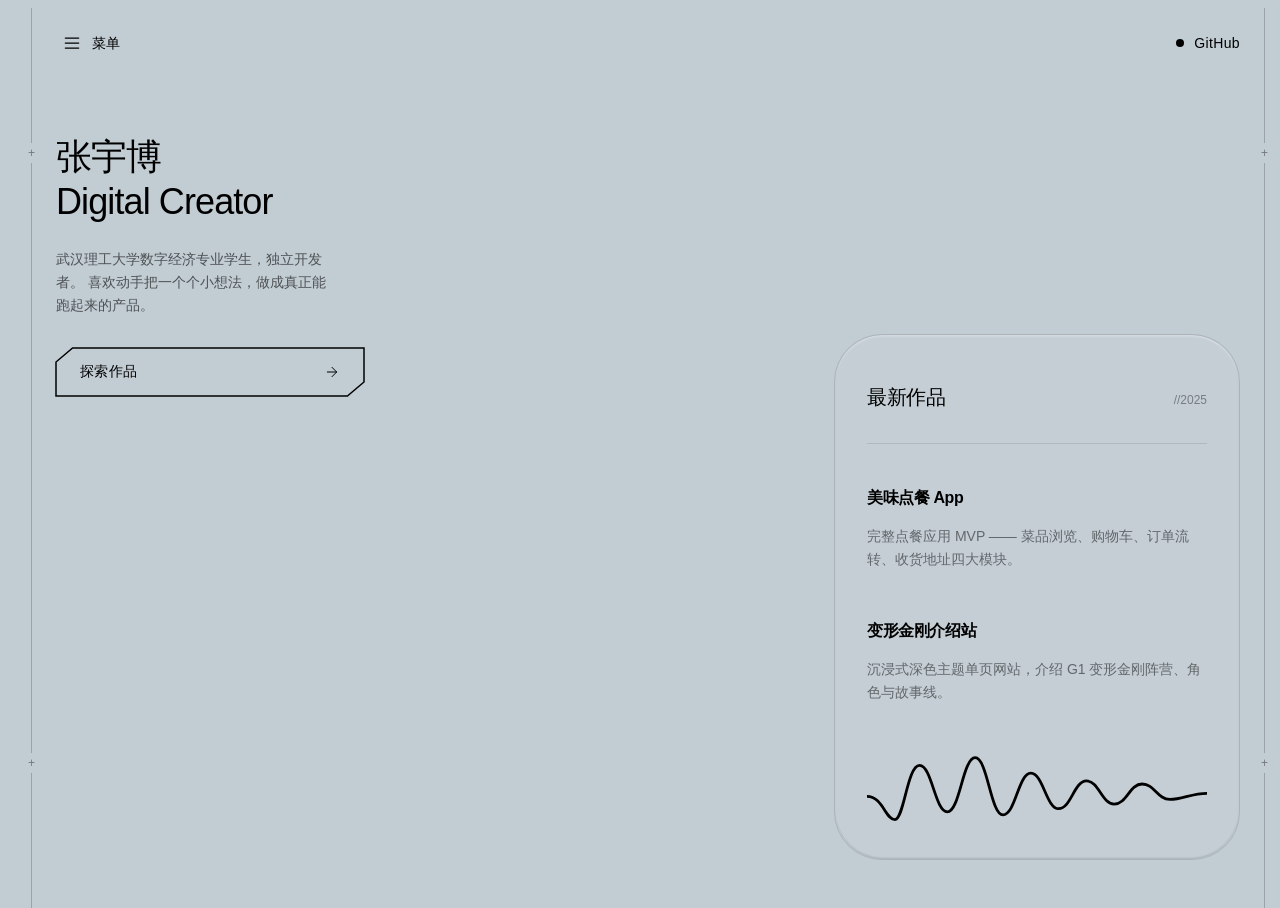
==== commit 80831bfd: "v5 首页重构: Terranova 液态玻璃方案 — 全屏视频背景 + SVG 折射玻璃卡 + 滑入菜单,内容替换为张宇博作品集" ====
--- a/index.html
+++ b/index.html
@@ -1,727 +1,224 @@
 <!DOCTYPE html>
 <html lang="zh-CN">
 <head>
-<meta charset="UTF-8">
-<meta name="viewport" content="width=device-width, initial-scale=1.0">
-<title>张宇博 · Digital Creator</title>
-<meta name="description" content="张宇博 — 武汉理工大学数字经济专业学生，独立开发者。中心枢纽式作品集。">
-<style>
-/* ============================================================
-   张宇博 个人主页 v4 —— 中心枢纽节点式交互布局
-   亮色科技风 · 单屏无滚动 · 中心品牌核 + 4 个悬浮节点 + 点击弹层
-   ============================================================ */
-*, *::before, *::after { box-sizing: border-box; margin: 0; padding: 0; }
-
-html, body {
-    width: 100%; height: 100%; overflow: hidden;
-    background: #f6f8fc;
-    font-family: -apple-system, BlinkMacSystemFont, "Helvetica Neue",
-                 "Segoe UI", "PingFang SC", "Microsoft YaHei", Arial, sans-serif;
-    -webkit-font-smoothing: antialiased;
-    color: #0f172a;
-}
-
-/* 背景: 径向光斑 + 网格 + 扫描线 */
-body::before {
-    content: ""; position: fixed; inset: 0; z-index: 0;
-    background:
-        radial-gradient(ellipse 70% 60% at 15% 10%, rgba(0,122,255,.09) 0%, transparent 55%),
-        radial-gradient(ellipse 60% 50% at 85% 15%, rgba(138,43,226,.08) 0%, transparent 55%),
-        radial-gradient(ellipse 80% 70% at 50% 100%, rgba(255,107,53,.06) 0%, transparent 60%),
-        radial-gradient(ellipse 50% 40% at 20% 85%, rgba(0,255,163,.06) 0%, transparent 50%);
-    pointer-events: none;
-}
-body::after {
-    content: ""; position: fixed; inset: 0; z-index: 0;
-    background-image:
-        linear-gradient(rgba(15,23,42,.04) 1px, transparent 1px),
-        linear-gradient(90deg, rgba(15,23,42,.04) 1px, transparent 1px);
-    background-size: 56px 56px;
-    mask-image: radial-gradient(circle 60% at 50% 50%, #000 40%, transparent 90%);
-    -webkit-mask-image: radial-gradient(circle 60% at 50% 50%, #000 40%, transparent 90%);
-    pointer-events: none;
-}
-
-/* 调色板 */
-:root {
-    --blue: #0078ff;
-    --blue-soft: #e8f2ff;
-    --blue-glow: 0 0 22px rgba(0,120,255,.35), 0 0 48px rgba(0,120,255,.18);
-    --purple: #8a2be2;
-    --purple-soft: #f3e8ff;
-    --purple-glow: 0 0 22px rgba(138,43,226,.35), 0 0 48px rgba(138,43,226,.18);
-    --orange: #ff6b35;
-    --orange-soft: #fff0e8;
-    --orange-glow: 0 0 22px rgba(255,107,53,.35), 0 0 48px rgba(255,107,53,.18);
-    --green: #00d68f;
-    --green-soft: #e6faf1;
-    --green-glow: 0 0 22px rgba(0,214,143,.35), 0 0 48px rgba(0,214,143,.18);
-    --bg: #f6f8fc;
-    --text: #0f172a;
-    --text-dim: #475569;
-    --text-muted: #94a3b8;
-    --card: rgba(255,255,255,.75);
-    --card-solid: #ffffff;
-    --border: rgba(15,23,42,.08);
-}
-
-/* ============================================================
-   导航 —— 极简左上角 logo + 右上角状态
-   ============================================================ */
-.topbar {
-    position: fixed; top: 0; left: 0; right: 0; z-index: 100;
-    padding: 20px 28px;
-    display: flex; justify-content: space-between; align-items: center;
-}
-.brand {
-    display: flex; align-items: center; gap: 10px;
-    font-weight: 800; font-size: 15px; letter-spacing: .04em;
-}
-.brand .core-dot {
-    width: 10px; height: 10px; border-radius: 50%;
-    background: var(--blue);
-    box-shadow: var(--blue-glow);
-    animation: corePulse 2.4s ease-in-out infinite;
-}
-@keyframes corePulse {
-    0%,100% { box-shadow: var(--blue-glow); transform: scale(1); }
-    50% { box-shadow: 0 0 30px rgba(0,120,255,.6), 0 0 60px rgba(0,120,255,.3); transform: scale(1.15); }
-}
-.status {
-    font-size: 12px; color: var(--text-muted); letter-spacing: .12em;
-    display: flex; align-items: center; gap: 8px;
-}
-.status::before {
-    content: ""; width: 6px; height: 6px; border-radius: 50%;
-    background: var(--green); box-shadow: 0 0 8px rgba(0,214,143,.7);
-}
-
-/* ============================================================
-   中心枢纽布局
-   ============================================================ */
-.stage {
-    position: fixed; inset: 0; z-index: 1;
-    display: flex; align-items: center; justify-content: center;
-}
-
-/* 连接 SVG */
-.orbit-svg {
-    position: absolute; inset: 0; width: 100%; height: 100%;
-    pointer-events: none;
-}
-.orbit-svg path {
-    fill: none;
-    stroke: rgba(15,23,42,.1);
-    stroke-width: 1.2;
-    stroke-dasharray: 4 6;
-}
-/* 流动粒子 */
-.orbit-svg circle.pulse {
-    fill: var(--blue);
-    filter: drop-shadow(0 0 4px rgba(0,120,255,.8));
-}
-
-/* 中心核 */
-.core {
-    position: relative;
-    width: clamp(180px, 26vw, 260px);
-    aspect-ratio: 1/1;
-    border-radius: 50%;
-    background:
-        radial-gradient(circle at 30% 30%, #fff, #f0f4ff 60%, #e0e8ff);
-    border: 1.5px solid rgba(0,120,255,.2);
-    box-shadow:
-        0 0 0 1px rgba(0,120,255,.08),
-        0 20px 60px -20px rgba(0,120,255,.3),
-        inset 0 0 40px rgba(255,255,255,.8);
-    display: flex; flex-direction: column;
-    align-items: center; justify-content: center;
-    text-align: center;
-    cursor: pointer;
-    user-select: none;
-    transition: transform .4s cubic-bezier(.2,.8,.2,1), box-shadow .4s;
-    z-index: 5;
-}
-.core:hover {
-    transform: scale(1.04);
-    box-shadow:
-        0 0 0 2px rgba(0,120,255,.25),
-        0 30px 80px -20px rgba(0,120,255,.4),
-        inset 0 0 60px rgba(255,255,255,.9);
-}
-.core::before {
-    content: "";
-    position: absolute; inset: -18px;
-    border-radius: 50%;
-    border: 1px dashed rgba(0,120,255,.2);
-    animation: spin 30s linear infinite;
-}
-.core::after {
-    content: "";
-    position: absolute; inset: -34px;
-    border-radius: 50%;
-    border: 1px dashed rgba(138,43,226,.15);
-    animation: spin 45s linear infinite reverse;
-}
-@keyframes spin { to { transform: rotate(360deg); } }
-
-.core .c-eyebrow {
-    font-size: 10px; font-weight: 700; letter-spacing: .3em;
-    color: var(--blue); text-transform: uppercase;
-    margin-bottom: 10px;
-}
-.core .c-name {
-    font-size: clamp(26px, 4vw, 38px);
-    font-weight: 900;
-    letter-spacing: -0.02em;
-    background: linear-gradient(135deg, #0f172a 20%, var(--blue) 60%, var(--purple));
-    -webkit-background-clip: text; background-clip: text;
-    color: transparent;
-    line-height: 1;
-}
-.core .c-sub {
-    font-size: 11px; color: var(--text-muted);
-    margin-top: 12px; letter-spacing: .08em;
-}
-
-/* 节点 */
-.node {
-    position: absolute;
-    display: flex; flex-direction: column;
-    align-items: center; gap: 10px;
-    cursor: pointer;
-    user-select: none;
-    z-index: 4;
-    transition: transform .3s cubic-bezier(.2,.8,.2,1);
-}
-.node:hover { transform: translateY(-4px); }
-
-.node-dot {
-    width: clamp(52px, 7vw, 72px);
-    aspect-ratio: 1/1;
-    border-radius: 50%;
-    display: flex; align-items: center; justify-content: center;
-    font-size: clamp(20px, 2.6vw, 28px);
-    background: #fff;
-    border: 1.5px solid rgba(15,23,42,.08);
-    box-shadow:
-        0 6px 20px -10px rgba(15,23,42,.2),
-        inset 0 1px 0 rgba(255,255,255,1);
-    transition: transform .3s, box-shadow .3s, border-color .3s;
-    position: relative;
-}
-.node-dot::before {
-    content: "";
-    position: absolute; inset: -6px;
-    border-radius: 50%;
-    background: radial-gradient(circle, currentColor 0%, transparent 70%);
-    opacity: 0;
-    transition: opacity .3s;
-    filter: blur(12px);
-    z-index: -1;
-}
-.node:hover .node-dot::before { opacity: .4; }
-.node:hover .node-dot {
-    transform: scale(1.12);
-    border-color: currentColor;
-}
-.node:hover .node-label { color: currentColor; transform: translateY(-1px); }
-
-.node-label {
-    font-size: 12px; font-weight: 700; letter-spacing: .08em;
-    color: var(--text-dim);
-    padding: 4px 12px;
-    background: #fff;
-    border: 1px solid rgba(15,23,42,.06);
-    border-radius: 999px;
-    transition: color .3s, transform .3s, border-color .3s;
-    white-space: nowrap;
-}
-
-/* 四个节点的颜色 & 位置(桌面端) */
-.node--works  { color: var(--orange); top: 10%;  right: 8%; }
-.node--skills { color: var(--blue);   bottom: 14%; right: 12%; }
-.node--about  { color: var(--green);  bottom: 14%; left: 12%; }
-.node--contact{ color: var(--purple); top: 10%;  left: 8%; }
-
-/* 节点定位数学: 围绕中心,距离中心核 radius */
-/* 中心核在 (50%,50%), 节点沿 45° / 135° / 225° / 315° 方向 */
-/* 但上面已经写死了 top/left/right, 足够; 另外用 transform 微调对齐核中心 */
-
-/* ============================================================
-   详情弹层
-   ============================================================ */
-.modal-backdrop {
-    position: fixed; inset: 0; z-index: 200;
-    background: rgba(15,23,42,.3);
-    backdrop-filter: blur(6px);
-    -webkit-backdrop-filter: blur(6px);
-    opacity: 0; visibility: hidden;
-    transition: opacity .35s, visibility 0s linear .35s;
-    display: flex; align-items: center; justify-content: center;
-    padding: 20px;
-}
-.modal-backdrop.is-open {
-    opacity: 1; visibility: visible;
-    transition: opacity .35s, visibility 0s;
-}
-
-.modal {
-    position: relative;
-    width: min(560px, 92vw);
-    max-height: min(560px, 80vh);
-    overflow: hidden;
-    background: #fff;
-    border-radius: 20px;
-    border: 1px solid rgba(15,23,42,.08);
-    box-shadow:
-        0 40px 80px -20px rgba(15,23,42,.25),
-        0 0 0 1px rgba(255,255,255,.8) inset;
-    transform: translateY(20px) scale(.96);
-    opacity: 0;
-    transition: transform .4s cubic-bezier(.16,1,.3,1), opacity .3s;
-    display: flex; flex-direction: column;
-}
-.modal-backdrop.is-open .modal {
-    transform: translateY(0) scale(1); opacity: 1;
-}
-
-.modal-head {
-    display: flex; align-items: center; justify-content: space-between;
-    padding: 22px 24px 16px;
-    border-bottom: 1px solid rgba(15,23,42,.06);
-}
-.modal-title {
-    display: flex; align-items: center; gap: 12px;
-    font-size: 18px; font-weight: 800;
-    letter-spacing: -0.01em;
-}
-.modal-title .m-icon {
-    width: 36px; height: 36px; border-radius: 12px;
-    display: flex; align-items: center; justify-content: center;
-    font-size: 18px;
-    flex-shrink: 0;
-}
-.modal-close {
-    width: 32px; height: 32px; border-radius: 10px;
-    border: none; background: rgba(15,23,42,.05);
-    color: var(--text-muted);
-    font-size: 16px; cursor: pointer;
-    display: flex; align-items: center; justify-content: center;
-    transition: background .2s, color .2s, transform .2s;
-}
-.modal-close:hover { background: rgba(15,23,42,.1); color: var(--text); transform: rotate(90deg); }
-
-.modal-body {
-    padding: 20px 24px 24px;
-    overflow-y: auto;
-    flex: 1;
-    font-size: 14px; line-height: 1.7;
-    color: var(--text-dim);
-}
-
-/* Works 列表 */
-.work-list { display: flex; flex-direction: column; gap: 12px; }
-.work-item {
-    display: flex; gap: 14px;
-    padding: 14px;
-    border-radius: 14px;
-    background: rgba(15,23,42,.03);
-    border: 1px solid rgba(15,23,42,.05);
-    text-decoration: none; color: inherit;
-    transition: transform .2s, border-color .2s, box-shadow .2s;
-}
-.work-item:hover {
-    transform: translateY(-2px);
-    border-color: currentColor;
-    box-shadow: 0 10px 30px -12px rgba(0,0,0,.15);
-}
-.work-item .w-emoji {
-    width: 48px; height: 48px; border-radius: 12px; flex-shrink: 0;
-    display: flex; align-items: center; justify-content: center;
-    font-size: 22px;
-}
-.work-item .w-body { flex: 1; }
-.work-item .w-name { font-weight: 700; color: var(--text); }
-.work-item .w-desc { font-size: 12.5px; margin-top: 4px; color: var(--text-dim); line-height: 1.5; }
-.work-item .w-meta { font-size: 11px; color: var(--text-muted); margin-top: 6px; }
-
-/* Skills 网格 */
-.skill-grid {
-    display: grid; gap: 10px;
-    grid-template-columns: repeat(auto-fill, minmax(130px, 1fr));
-}
-.skill-chip {
-    padding: 12px;
-    border-radius: 12px;
-    background: rgba(15,23,42,.03);
-    border: 1px solid rgba(15,23,42,.05);
-    text-align: center;
-}
-.skill-chip .s-emoji { font-size: 22px; }
-.skill-chip .s-name { font-size: 12px; font-weight: 700; color: var(--text); margin-top: 4px; }
-.skill-chip .s-bar {
-    margin-top: 8px; height: 3px; border-radius: 3px;
-    background: rgba(15,23,42,.06); overflow: hidden;
-}
-.skill-chip .s-bar span {
-    display: block; height: 100%; border-radius: 3px;
-    background: linear-gradient(90deg, var(--blue), var(--purple));
-}
-
-/* About */
-.about-block { margin-bottom: 14px; }
-.about-block:last-child { margin-bottom: 0; }
-.about-block h4 {
-    font-size: 12px; font-weight: 700; letter-spacing: .12em;
-    text-transform: uppercase; color: var(--text-muted);
-    margin-bottom: 8px;
-}
-.about-block p { color: var(--text-dim); }
-.edu-row {
-    padding: 12px 14px; border-radius: 12px;
-    background: rgba(15,23,42,.03); border: 1px solid rgba(15,23,42,.05);
-    margin-top: 6px;
-}
-.edu-row .edu-date { font-size: 11px; color: var(--text-muted); font-family: ui-monospace, monospace; }
-.edu-row .edu-title { font-weight: 700; color: var(--text); margin-top: 2px; }
-.edu-row .edu-sub { color: var(--blue); font-size: 12.5px; margin-top: 2px; }
-.edu-row .edu-desc { font-size: 12.5px; margin-top: 6px; line-height: 1.6; }
-
-/* Contact */
-.contact-list { display: flex; flex-direction: column; gap: 8px; }
-.contact-row {
-    display: flex; align-items: center; gap: 12px;
-    padding: 12px 14px; border-radius: 12px;
-    background: rgba(15,23,42,.03); border: 1px solid rgba(15,23,42,.05);
-    color: var(--text); text-decoration: none;
-    transition: transform .2s, border-color .2s;
-}
-.contact-row:hover { transform: translateX(4px); border-color: currentColor; }
-.contact-row .c-icon { font-size: 18px; }
-.contact-row .c-label { font-size: 11px; color: var(--text-muted); }
-.contact-row .c-val { font-size: 13px; font-weight: 600; }
-
-/* 节点色系 (用于 modal head) */
-.modal[data-node="works"] .modal-title { color: var(--orange); }
-.modal[data-node="works"] .modal-title .m-icon { background: var(--orange-soft); color: var(--orange); }
-.modal[data-node="skills"] .modal-title { color: var(--blue); }
-.modal[data-node="skills"] .modal-title .m-icon { background: var(--blue-soft); color: var(--blue); }
-.modal[data-node="about"] .modal-title { color: var(--green); }
-.modal[data-node="about"] .modal-title .m-icon { background: var(--green-soft); color: var(--green); }
-.modal[data-node="contact"] .modal-title { color: var(--purple); }
-.modal[data-node="contact"] .modal-title .m-icon { background: var(--purple-soft); color: var(--purple); }
-.modal[data-node="works"] .work-item { color: var(--orange); }
-.modal[data-node="skills"] .skill-chip .s-bar span { background: linear-gradient(90deg, var(--blue), var(--purple)); }
-.modal[data-node="contact"] .contact-row { color: var(--purple); }
-
-/* 底部签名 */
-.foot-signature {
-    position: fixed; bottom: 18px; left: 0; right: 0; z-index: 2;
-    text-align: center; font-size: 11px; color: var(--text-muted); letter-spacing: .1em;
-}
-
-/* ============================================================
-   响应式: 移动端改成 2x2 网格布局, 中心核缩小
-   ============================================================ */
-@media (max-width: 720px) {
-    .core { width: 150px; }
-    .node-dot { width: 52px; height: 52px; font-size: 20px; }
-    .node-label { font-size: 11px; padding: 3px 10px; }
-    /* 重新排布节点 —— 2x2 */
-    .node--works  { top: 18%; right: 8%; }
-    .node--skills { bottom: 18%; right: 8%; }
-    .node--about  { bottom: 18%; left: 8%; }
-    .node--contact{ top: 18%; left: 8%; }
-}
-@media (max-width: 480px) {
-    .topbar { padding: 14px 16px; }
-    .core { width: 130px; }
-    .node--works  { top: 14%; right: 6%; }
-    .node--skills { bottom: 22%; right: 6%; }
-    .node--about  { bottom: 22%; left: 6%; }
-    .node--contact{ top: 14%; left: 6%; }
-}
-
-/* 无障碍 */
-@media (prefers-reduced-motion: reduce) {
-    .core::before, .core::after, .corePulse, .orbit-svg circle.pulse { animation: none !important; }
-    .node, .node-dot, .node-label, .modal, .work-item, .contact-row { transition: none !important; }
-}
-</style>
+    <meta charset="UTF-8">
+    <meta name="viewport" content="width=device-width, initial-scale=1.0">
+    <title>张宇博 — Signals from a Digital Creator</title>
+    <meta name="description" content="张宇博 — 武汉理工大学数字经济专业学生，独立开发者，个人作品集。">
+    <link rel="preconnect" href="https://fonts.googleapis.com" />
+    <link rel="preconnect" href="https://fonts.gstatic.com" crossorigin />
+    <link rel="stylesheet" href="https://db.onlinewebfonts.com/c/0e6de1ec911a2e267ff136bbdd384a44?family=Helvetica+Neue+Light" />
+    <link rel="stylesheet" href="./styles.css" />
 </head>
 <body>
 
-<!-- ========= 顶部 ========= -->
-<div class="topbar">
-    <div class="brand"><span class="core-dot"></span>张宇博</div>
-    <div class="status">●  ONLINE</div>
-</div>
-
-<!-- ========= 中心枢纽 ========= -->
-<div class="stage" id="stage">
-
-    <!-- 连接线 SVG (绘制后注入 4 条线 + 4 个脉冲圆) -->
-    <svg class="orbit-svg" id="orbit-svg" xmlns="http://www.w3.org/2000/svg"></svg>
-
-    <!-- 中心核 -->
-    <div class="core" id="core" title="品牌核:点击查看简介">
-        <div class="c-eyebrow">DIGITAL CREATOR</div>
-        <div class="c-name">张宇博</div>
-        <div class="c-sub">Wuhan · 2025</div>
+    <!-- ======== 背景视频 (规格 §2: 不得加 crossorigin) ======== -->
+    <video id="bg-video" class="bg-video" aria-hidden="true"
+           autoplay muted loop playsinline preload="auto"
+           src="https://motionsites.org/assets/prompt-media/a47102c095df0c25357f.mp4"></video>
+
+    <!-- ======== 液态玻璃折射滤镜 (规格 §3) ======== -->
+    <svg class="glass-defs" width="0" height="0" aria-hidden="true" focusable="false">
+        <defs>
+            <filter id="liquid-glass-refraction"
+                    x="-30%" y="-30%" width="160%" height="160%"
+                    color-interpolation-filters="sRGB">
+
+                <feTurbulence type="fractalNoise" baseFrequency="0.012 0.015" numOctaves="3" result="noise" />
+
+                <feColorMatrix in="SourceAlpha" type="matrix" result="boosted_alpha"
+                    values="0 0 0 0 0
+                            0 0 0 0 0
+                            0 0 0 0 0
+                            0 0 0 100 0" />
+
+                <feGaussianBlur in="boosted_alpha" stdDeviation="45" result="blurred_alpha" />
+
+                <feComponentTransfer in="blurred_alpha" result="edge_mask">
+                    <feFuncA type="linear" slope="-1.3" intercept="1" />
+                </feComponentTransfer>
+
+                <feComposite in="noise" in2="edge_mask" operator="arithmetic"
+                             k1="1" k2="0" k3="0" k4="0" result="masked_noise" />
+
+                <!-- 色散: 每个通道一次位移 -->
+                <feDisplacementMap in="SourceGraphic" in2="masked_noise" scale="65"
+                                   xChannelSelector="R" yChannelSelector="G" result="red_displaced" />
+                <feColorMatrix in="red_displaced" type="matrix" result="red"
+                    values="1 0 0 0 0
+                            0 0 0 0 0
+                            0 0 0 0 0
+                            0 0 0 1 0" />
+
+                <feDisplacementMap in="SourceGraphic" in2="masked_noise" scale="56"
+                                   xChannelSelector="R" yChannelSelector="G" result="green_displaced" />
+                <feColorMatrix in="green_displaced" type="matrix" result="green"
+                    values="0 0 0 0 0
+                            0 1 0 0 0
+                            0 0 0 0 0
+                            0 0 0 1 0" />
+
+                <feDisplacementMap in="SourceGraphic" in2="masked_noise" scale="47"
+                                   xChannelSelector="R" yChannelSelector="G" result="blue_displaced" />
+                <feColorMatrix in="blue_displaced" type="matrix" result="blue"
+                    values="0 0 0 0 0
+                            0 0 0 0 0
+                            0 0 1 0 0
+                            0 0 0 1 0" />
+
+                <feBlend in="red" in2="green" mode="screen" result="rg" />
+                <feBlend in="rg" in2="blue" mode="screen" result="chromatic_dispersion" />
+            </filter>
+        </defs>
+    </svg>
+
+    <!-- ======== 主舞台 ======== -->
+    <main class="hero">
+
+        <!-- 两侧竖向标尺 (≥768px) -->
+        <div class="rule rule--left" aria-hidden="true">
+            <span class="rule__seg rule__seg--end"></span>
+            <span class="rule__plus">+</span>
+            <span class="rule__seg rule__seg--mid"></span>
+            <span class="rule__plus">+</span>
+            <span class="rule__seg rule__seg--end"></span>
+        </div>
+        <div class="rule rule--right" aria-hidden="true">
+            <span class="rule__seg rule__seg--end"></span>
+            <span class="rule__plus">+</span>
+            <span class="rule__seg rule__seg--mid"></span>
+            <span class="rule__plus">+</span>
+            <span class="rule__seg rule__seg--end"></span>
+        </div>
+
+        <!-- 顶部导航 -->
+        <nav class="nav">
+            <button id="menu-open" class="nav__item" aria-expanded="false" aria-controls="menu">
+                <svg class="icon" width="20" height="20" viewBox="0 0 24 24" fill="none" stroke="currentColor"
+                     stroke-width="1.5" stroke-linecap="round" stroke-linejoin="round" aria-hidden="true">
+                    <line x1="4" y1="6" x2="20" y2="6" />
+                    <line x1="4" y1="12" x2="20" y2="12" />
+                    <line x1="4" y1="18" x2="20" y2="18" />
+                </svg>
+                <span class="nav__label nav__label--menu">菜单</span>
+            </button>
+            <a class="nav__item" href="https://github.com/hlhdds" target="_blank" rel="noopener">
+                <span class="nav__dot" aria-hidden="true"></span>
+                <span class="nav__label">GitHub</span>
+            </a>
+        </nav>
+
+        <!-- 底部左右两栏 -->
+        <div class="hero-bottom">
+
+            <!-- 左栏文案 -->
+            <div class="lede">
+                <h1 class="lede__title">张宇博<br />Digital Creator</h1>
+                <p class="lede__body">
+                    武汉理工大学数字经济专业学生，独立开发者。
+                    喜欢动手把一个个小想法，做成真正能跑起来的产品。
+                </p>
+                <a class="chamfer" href="#" id="explore-open">
+                    <span class="chamfer__glass" aria-hidden="true"></span>
+                    <svg class="chamfer__outline" viewBox="0 0 260 48" preserveAspectRatio="none" aria-hidden="true">
+                        <polygon points="14,0 260,0 260,34 246,48 0,48 0,14"
+                                 fill="none" stroke="currentColor" stroke-width="1.5" vector-effect="non-scaling-stroke" />
+                    </svg>
+                    <span class="chamfer__label">探索作品</span>
+                    <svg class="icon" width="16" height="16" viewBox="0 0 24 24" fill="none" stroke="currentColor"
+                         stroke-width="1.5" stroke-linecap="round" stroke-linejoin="round" aria-hidden="true">
+                        <path d="M5 12h14" /><path d="m12 5 7 7-7 7" />
+                    </svg>
+                </a>
+            </div>
+
+            <!-- 右栏液态玻璃卡片 -->
+            <aside class="card group" data-glass-card>
+                <div id="dup-video-container"><canvas id="dup-image"></canvas></div>
+                <div class="card__frost" aria-hidden="true"></div>
+
+                <div class="card__head">
+                    <h2 class="card__title">最新作品</h2>
+                    <span class="card__index">//2025</span>
+                </div>
+
+                <div class="card__body">
+                    <a class="finding" href="food/index.html">
+                        <h3 class="finding__title">美味点餐 App</h3>
+                        <p class="finding__text">完整点餐应用 MVP —— 菜品浏览、购物车、订单流转、收货地址四大模块。</p>
+                    </a>
+                    <a class="finding" href="transformers/index.html">
+                        <h3 class="finding__title">变形金刚介绍站</h3>
+                        <p class="finding__text">沉浸式深色主题单页网站，介绍 G1 变形金刚阵营、角色与故事线。</p>
+                    </a>
+                </div>
+
+                <svg class="card__wave" viewBox="0 0 220 50" fill="none" aria-hidden="true">
+                    <path d="M0 30 C10 30 12 45 18 45 C24 45 26 10 34 10 C42 10 44 40 52 40 C60 40 62 5 70 5 C78 5 80 42 88 42 C96 42 98 15 106 15 C114 15 116 38 124 38 C132 38 134 20 142 20 C150 20 152 35 160 35 C168 35 170 22 178 22 C186 22 188 32 196 32 C204 32 210 28 220 28"
+                          stroke="black" stroke-width="1.8" stroke-linecap="round" fill="none" />
+                </svg>
+            </aside>
+        </div>
+    </main>
+
+    <!-- ======== 滑入式菜单 ======== -->
+    <div class="menu" id="menu">
+        <div class="menu__backdrop" id="menu-backdrop"></div>
+        <div class="menu__panel">
+            <button class="menu__close" id="menu-close">
+                <svg class="icon" width="20" height="20" viewBox="0 0 24 24" fill="none" stroke="currentColor"
+                     stroke-width="1.5" stroke-linecap="round" stroke-linejoin="round" aria-hidden="true">
+                    <path d="M18 6 6 18" /><path d="m6 6 12 12" />
+                </svg>
+                <span>关闭</span>
+            </button>
+
+            <nav class="menu__nav">
+                <a class="menu__link" href="food/index.html">
+                    <span class="menu__linkText">美味点餐 App</span>
+                    <svg class="menu__arrow icon" width="16" height="16" viewBox="0 0 24 24" fill="none" stroke="currentColor"
+                         stroke-width="1.5" stroke-linecap="round" stroke-linejoin="round" aria-hidden="true">
+                        <path d="M5 12h14" /><path d="m12 5 7 7-7 7" />
+                    </svg>
+                </a>
+                <a class="menu__link" href="transformers/index.html">
+                    <span class="menu__linkText">变形金刚介绍站</span>
+                    <svg class="menu__arrow icon" width="16" height="16" viewBox="0 0 24 24" fill="none" stroke="currentColor"
+                         stroke-width="1.5" stroke-linecap="round" stroke-linejoin="round" aria-hidden="true">
+                        <path d="M5 12h14" /><path d="m12 5 7 7-7 7" />
+                    </svg>
+                </a>
+                <a class="menu__link" href="https://github.com/hlhdds" target="_blank" rel="noopener">
+                    <span class="menu__linkText">GitHub</span>
+                    <svg class="menu__arrow icon" width="16" height="16" viewBox="0 0 24 24" fill="none" stroke="currentColor"
+                         stroke-width="1.5" stroke-linecap="round" stroke-linejoin="round" aria-hidden="true">
+                        <path d="M5 12h14" /><path d="m12 5 7 7-7 7" />
+                    </svg>
+                </a>
+                <a class="menu__link" href="mailto:13404321619@163.com">
+                    <span class="menu__linkText">写信给我</span>
+                    <svg class="menu__arrow icon" width="16" height="16" viewBox="0 0 24 24" fill="none" stroke="currentColor"
+                         stroke-width="1.5" stroke-linecap="round" stroke-linejoin="round" aria-hidden="true">
+                        <path d="M5 12h14" /><path d="m12 5 7 7-7 7" />
+                    </svg>
+                </a>
+                <a class="menu__link" href="tel:13404321619">
+                    <span class="menu__linkText">电话联系</span>
+                    <svg class="menu__arrow icon" width="16" height="16" viewBox="0 0 24 24" fill="none" stroke="currentColor"
+                         stroke-width="1.5" stroke-linecap="round" stroke-linejoin="round" aria-hidden="true">
+                        <path d="M5 12h14" /><path d="m12 5 7 7-7 7" />
+                    </svg>
+                </a>
+            </nav>
+
+            <div class="menu__foot">
+                <span class="menu__footLabel">联系我</span>
+                <a class="menu__mail" href="mailto:13404321619@163.com">13404321619@163.com</a>
+            </div>
+        </div>
     </div>
 
-    <!-- 4 个节点 -->
-    <div class="node node--works"   data-node="works">
-        <div class="node-dot">📦</div>
-        <div class="node-label">作品 WORKS</div>
-    </div>
-    <div class="node node--skills"  data-node="skills">
-        <div class="node-dot">⚡</div>
-        <div class="node-label">技术 STACK</div>
-    </div>
-    <div class="node node--about"   data-node="about">
-        <div class="node-dot">👤</div>
-        <div class="node-label">关于 ABOUT</div>
-    </div>
-    <div class="node node--contact" data-node="contact">
-        <div class="node-dot">📡</div>
-        <div class="node-label">联系 CONTACT</div>
-    </div>
-</div>
-
-<div class="foot-signature">© 2025 张宇博 · WUT · Built with ❤️</div>
-
-<!-- ========= 弹层 ========= -->
-<div class="modal-backdrop" id="modal">
-    <div class="modal" id="modal-inner">
-        <div class="modal-head">
-            <div class="modal-title">
-                <span class="m-icon" id="m-icon">📦</span>
-                <span id="m-title">标题</span>
-            </div>
-            <button class="modal-close" id="m-close" aria-label="关闭">✕</button>
-        </div>
-        <div class="modal-body" id="m-body">内容</div>
-    </div>
-</div>
-
-<script>
-/* ============================================================
-   枢纽交互: 连接 SVG + 节点定位 + 弹层内容
-   ============================================================ */
-
-/* ---- 1. 画连接线 ---- */
-function drawOrbits() {
-    const svg = document.getElementById('orbit-svg');
-    if (!svg) return;
-    const core = document.getElementById('core');
-    const coreRect = core.getBoundingClientRect();
-    const cx = coreRect.left + coreRect.width / 2;
-    const cy = coreRect.top + coreRect.height / 2;
-
-    // 建立 SVG 视口等于整个 viewport
-    svg.setAttribute('width', window.innerWidth);
-    svg.setAttribute('height', window.innerHeight);
-    svg.innerHTML = '';
-
-    const nodes = document.querySelectorAll('.node');
-    nodes.forEach((n, i) => {
-        const r = n.getBoundingClientRect();
-        const nx = r.left + r.width / 2;
-        const ny = r.top + r.height / 2;
-
-        // 虚线
-        const path = document.createElementNS('http://www.w3.org/2000/svg', 'path');
-        // 二次贝塞尔, 中间略微弯曲向外
-        const mx = (cx + nx) / 2;
-        const my = (cy + ny) / 2;
-        const dx = nx - cx, dy = ny - cy;
-        const len = Math.sqrt(dx*dx + dy*dy) || 1;
-        const off = 40; // 弯出去多少
-        const bx = mx + (-dy/len) * off;
-        const by = my + (dx/len) * off;
-        path.setAttribute('d', `M ${cx} ${cy} Q ${bx} ${by} ${nx} ${ny}`);
-        svg.appendChild(path);
-
-        // 脉冲圆 —— 沿路径 0..1 循环
-        const circle = document.createElementNS('http://www.w3.org/2000/svg', 'circle');
-        circle.setAttribute('class', 'pulse');
-        circle.setAttribute('r', 3.5);
-        circle.setAttribute('cx', cx);
-        circle.setAttribute('cy', cy);
-        svg.appendChild(circle);
-
-        // 缓存 path 引用, 脉冲圆之后要用到
-        circle.dataset.pathD = path.getAttribute('d');
-        circle.dataset.progress = (i * 0.25).toFixed(2); // 错开起点
-    });
-}
-
-/* ---- 2. 脉冲圆沿路径跑 (setInterval 简化版, 够平滑) ---- */
-let pulseTick = 0;
-function pulseLoop() {
-    pulseTick = (pulseTick + 0.008) % 1;
-    const circles = document.querySelectorAll('.orbit-svg circle.pulse');
-    circles.forEach((c) => {
-        const d = c.dataset.pathD;
-        if (!d) return;
-        // 简易: 用 path API getPointAtLength
-        const pathEl = document.querySelector(`.orbit-svg path`); // 拿第一个, 稍后改成对应
-        /* 这里简化: 按比例在两端间线性插值 —— 弯曲不影响视觉 */
-        // 我们存 path 长度数组太费劲, 换简单办法: 线性插值 + 小抖动
-        // 先用 SVGPathElement, 但我们要按 index 区分
-    });
-}
-
-/* 更简单的脉冲: 只在虚线起点 / 终点闪一下, 不沿路径跑 */
-function simplePulse() {
-    const paths = document.querySelectorAll('.orbit-svg path');
-    const offset = (Date.now() / 50) % 40;
-    paths.forEach((p) => {
-        p.style.strokeDashoffset = -offset;
-    });
-}
-setInterval(simplePulse, 50);
-
-/* ---- 3. 弹层内容 ---- */
-const CONTENTS = {
-    works: {
-        icon: '📦', title: '作品 WORKS',
-        html: `
-<div class="work-list">
-  <a class="work-item" href="food/index.html">
-    <div class="w-emoji" style="background:#fff0e8">🍜</div>
-    <div class="w-body">
-      <div class="w-name">美味点餐 App</div>
-      <div class="w-desc">完整点餐应用 MVP —— 菜品浏览、购物车、订单流转、收货地址四大模块。</div>
-      <div class="w-meta">HTML · CSS · JS · localStorage · 2025</div>
-    </div>
-  </a>
-  <a class="work-item" href="transformers/index.html">
-    <div class="w-emoji" style="background:#f3e8ff">🤖</div>
-    <div class="w-body">
-      <div class="w-name">变形金刚 Transformers 介绍</div>
-      <div class="w-desc">沉浸式深色主题单页网站,介绍 G1 变形金刚阵营、角色、故事线。</div>
-      <div class="w-meta">HTML · CSS · 2025</div>
-    </div>
-  </a>
-  <a class="work-item" href="#">
-    <div class="w-emoji" style="background:#e6faf1">📈</div>
-    <div class="w-body">
-      <div class="w-name">数据可视化大屏 (占位)</div>
-      <div class="w-desc">基于 Pyecharts + Flask 的交互式数据看板,多维度图表联动。</div>
-      <div class="w-meta">Python · Pyecharts · 2025 · 即将上线</div>
-    </div>
-  </a>
-</div>
-<p style="margin-top:14px;font-size:12px;color:#94a3b8">点击卡片即可访问对应作品。</p>
-        `
-    },
-    skills: {
-        icon: '⚡', title: '技术栈 STACK',
-        html: `
-<div class="skill-grid">
-  <div class="skill-chip"><div class="s-emoji">🐍</div><div class="s-name">Python</div><div class="s-bar"><span style="width:82%"></span></div></div>
-  <div class="skill-chip"><div class="s-emoji">🌐</div><div class="s-name">HTML / CSS</div><div class="s-bar"><span style="width:85%"></span></div></div>
-  <div class="skill-chip"><div class="s-emoji">⚡</div><div class="s-name">JavaScript</div><div class="s-bar"><span style="width:75%"></span></div></div>
-  <div class="skill-chip"><div class="s-emoji">🔧</div><div class="s-name">Flask</div><div class="s-bar"><span style="width:78%"></span></div></div>
-  <div class="skill-chip"><div class="s-emoji">🗄️</div><div class="s-name">SQL / SQLite</div><div class="s-bar"><span style="width:72%"></span></div></div>
-  <div class="skill-chip"><div class="s-emoji">🖥️</div><div class="s-name">Git</div><div class="s-bar"><span style="width:68%"></span></div></div>
-  <div class="skill-chip"><div class="s-emoji">📊</div><div class="s-name">数据分析</div><div class="s-bar"><span style="width:65%"></span></div></div>
-  <div class="skill-chip"><div class="s-emoji">🎨</div><div class="s-name">UI 设计</div><div class="s-bar"><span style="width:60%"></span></div></div>
-</div>
-<p style="margin-top:14px;font-size:12px;color:#94a3b8">水平条仅为大致参考,持续学习中。</p>
-        `
-    },
-    about: {
-        icon: '👤', title: '关于 ABOUT',
-        html: `
-<div class="about-block">
-  <h4>WHO AM I</h4>
-  <p>我是张宇博,武汉理工大学经济学院数字经济专业学生。喜欢自己动手做项目 —— 从一个小功能开始,慢慢变成真正能跑起来的产品。我相信最好的学习方式就是<strong style="color:var(--green)">动手做</strong>。</p>
-</div>
-<div class="about-block">
-  <h4>EDUCATION</h4>
-  <div class="edu-row">
-    <div class="edu-date">2025.09 — 至今</div>
-    <div class="edu-title">武汉理工大学 · 经济学院</div>
-    <div class="edu-sub">数字经济 2503 班 · 本科在读</div>
-    <div class="edu-desc">主修数字经济、数据结构、程序设计、数据库原理等;课余自学 Web 全栈开发。</div>
-  </div>
-</div>
-        `
-    },
-    contact: {
-        icon: '📡', title: '联系 CONTACT',
-        html: `
-<div class="contact-list">
-  <a class="contact-row" href="mailto:13404321619@163.com">
-    <span class="c-icon">📧</span>
-    <div><div class="c-label">EMAIL</div><div class="c-val">13404321619@163.com</div></div>
-  </a>
-  <a class="contact-row" href="tel:13404321619">
-    <span class="c-icon">📱</span>
-    <div><div class="c-label">PHONE</div><div class="c-val">13404321619</div></div>
-  </a>
-  <a class="contact-row" href="https://github.com/hlhdds" target="_blank" rel="noopener">
-    <span class="c-icon">💻</span>
-    <div><div class="c-label">GITHUB</div><div class="c-val">github.com/hlhdds</div></div>
-  </a>
-  <a class="contact-row" href="https://hlhdds.github.io/zhangyubo-portfolio/" target="_blank" rel="noopener">
-    <span class="c-icon">🌐</span>
-    <div><div class="c-label">PORTFOLIO</div><div class="c-val">hlhdds.github.io/zhangyubo-portfolio</div></div>
-  </a>
-</div>
-<p style="margin-top:14px;font-size:12px;color:#94a3b8">欢迎合作交流,或者单纯打个招呼 👋</p>
-        `
-    }
-};
-
-/* ---- 4. 弹层控制 ---- */
-const modal = document.getElementById('modal');
-const modalInner = document.getElementById('modal-inner');
-const mIcon = document.getElementById('m-icon');
-const mTitle = document.getElementById('m-title');
-const mBody = document.getElementById('m-body');
-
-function openModal(key) {
-    const c = CONTENTS[key];
-    if (!c) return;
-    modalInner.dataset.node = key;
-    mIcon.textContent = c.icon;
-    mTitle.textContent = c.title;
-    mBody.innerHTML = c.html;
-    modal.classList.add('is-open');
-}
-function closeModal() {
-    modal.classList.remove('is-open');
-}
-
-document.querySelectorAll('.node').forEach((n) => {
-    n.addEventListener('click', () => openModal(n.dataset.node));
-});
-document.getElementById('core').addEventListener('click', () => openModal('about'));
-document.getElementById('m-close').addEventListener('click', closeModal);
-modal.addEventListener('click', (e) => { if (e.target === modal) closeModal(); });
-document.addEventListener('keydown', (e) => { if (e.key === 'Escape') closeModal(); });
-
-/* ---- 5. 初始化 ---- */
-window.addEventListener('load', () => { drawOrbits(); });
-window.addEventListener('resize', () => { drawOrbits(); });
-window.addEventListener('orientationchange', () => setTimeout(drawOrbits, 200));
-
-/* 首次 300ms 后再画一次, 等待布局稳定 */
-setTimeout(drawOrbits, 300);
-
-/* 节流的 drawOrbits */
-let _t = 0;
-const ro = new ResizeObserver(() => {
-    const now = Date.now();
-    if (now - _t > 100) { drawOrbits(); _t = now; }
-});
-document.querySelectorAll('.node, #core').forEach((el) => ro.observe(el));
-</script>
-
+    <script type="module" src="./glass-card.js"></script>
+    <script type="module" src="./ui.js"></script>
 </body>
 </html>
--- a/styles.css
+++ b/styles.css
@@ -0,0 +1,226 @@
+/* ============================================================
+   张宇博个人主页 —— Terranova 液态玻璃方案
+   规格来源: Terranova landing page 规格文档
+   单屏不滚动 · 全屏视频背景 · 液态玻璃卡 · 滑入菜单
+   ============================================================ */
+
+/* ---------- §1 全局 ---------- */
+html, body {
+    width: 100%; height: 100%;
+    overflow: hidden; overflow-x: hidden;
+    background: #c2ccd3;   /* 视频加载前的兜底色 */
+    color: #000;
+    font-family: 'Helvetica Neue Light', 'Helvetica Neue', Helvetica, Arial,
+                 'PingFang SC', 'Microsoft YaHei', sans-serif;
+    -webkit-font-smoothing: antialiased;
+    -moz-osx-font-smoothing: grayscale;
+}
+
+.icon { flex: none; }
+
+/* ---------- §2 背景视频: 100% 不透明,禁止任何遮罩层 ---------- */
+.bg-video {
+    position: fixed; top: 0; left: 0;
+    display: block;
+    width: 100%; height: 100%;
+    object-fit: cover;
+    z-index: 0;
+    opacity: 1;
+    pointer-events: none;
+}
+
+/* ---------- §3 滤镜定义容器 ---------- */
+.glass-defs { position: absolute; width: 0; height: 0; pointer-events: none; }
+
+/* ---------- §4 主舞台 ---------- */
+.hero {
+    position: relative; z-index: 10;
+    display: flex; flex-direction: column;
+    width: 100%; height: 100vh; height: 100dvh;
+    color: #000;
+    pointer-events: none;   /* 只有可交互子元素单独恢复 */
+}
+
+/* ---------- §5 竖向标尺 (≥768px) ---------- */
+.rule { position: absolute; top: 0; bottom: 0; display: none; flex-direction: column; align-items: center; }
+.rule--left  { left: 1.25rem; }
+.rule--right { right: 1.25rem; }
+.rule__seg { width: 1px; background: rgba(0, 0, 0, 0.2); }
+.rule__seg--end { height: 15%; }
+.rule__seg--mid { flex: 1 1 0%; }
+.rule__plus { font-size: 0.75rem; line-height: 1; color: rgba(0, 0, 0, 0.4); padding: 0.25rem 0; }
+@media (min-width: 768px) { .rule { display: flex; } }
+
+/* ---------- §6 导航 ---------- */
+.nav { position: relative; z-index: 2; display: flex; align-items: center; justify-content: space-between; padding: 1.25rem; }
+.nav__item {
+    display: inline-flex; align-items: center; gap: 0.625rem;
+    color: #000; background: none; border: 0; font: inherit; text-decoration: none;
+    cursor: pointer; pointer-events: auto; transition: opacity 300ms;
+}
+.nav__item:hover { opacity: 0.6; }
+.nav__label { font-size: 0.875rem; line-height: 1.25rem; letter-spacing: 0.025em; }
+.nav__label--menu { display: none; }          /* 移动端汉堡只有图标 */
+.nav__dot { width: 8px; height: 8px; border-radius: 9999px; background: #000; }
+
+@media (min-width: 640px) { .nav { padding: 1.25rem 1.5rem; } .nav__label--menu { display: inline; } }
+@media (min-width: 768px) { .nav { padding: 1.5rem 3rem; } }
+
+/* ---------- §7 底部两栏 ---------- */
+.hero-bottom {
+    position: relative; z-index: 2;
+    margin-top: auto;
+    display: flex; flex-direction: column; gap: 1.5rem;
+    padding: 0 1.25rem 1.5rem;
+}
+@media (min-width: 640px) { .hero-bottom { padding: 0 1.5rem 2rem; } }
+@media (min-width: 768px) {
+    .hero-bottom {
+        flex: 1; margin-top: 0;
+        flex-direction: row; align-items: stretch; justify-content: space-between;
+        gap: 3rem; padding: 2rem 3rem 3rem;
+    }
+    .lede { align-self: flex-start; }   /* 文案钉在左上 */
+    .card { align-self: flex-end; }     /* 卡片钉在右下 —— 对角线构图 */
+}
+
+/* ---------- §8 左栏文案 ---------- */
+.lede { max-width: 24rem; }
+.lede__title { font-size: 1.25rem; font-weight: 300; line-height: 1.25; letter-spacing: -0.025em; color: #000; }
+.lede__body  { margin-top: 0.75rem; max-width: 280px; font-size: 0.75rem; line-height: 1.625; color: rgba(0, 0, 0, 0.6); }
+
+@media (min-width: 640px)  { .lede__title { font-size: 1.5rem; }   .lede__body { font-size: 0.875rem; } }
+@media (min-width: 768px)  { .lede__title { font-size: 1.875rem; } .lede__body { margin-top: 1rem; } }
+@media (min-width: 1024px) { .lede__title { font-size: 2.25rem; } }
+
+/* ---------- §9 切角按钮 ---------- */
+.chamfer {
+    position: relative; display: flex; align-items: center; justify-content: space-between;
+    width: 220px; height: 44px; margin-top: 1.5rem; padding: 0 1.25rem;
+    color: #000; text-decoration: none; pointer-events: auto; transition: opacity 300ms;
+}
+.chamfer:hover { opacity: 0.7; }
+
+/* 仅移动端的磨砂衬底,裁成同一切角轮廓 */
+.chamfer__glass {
+    position: absolute; inset: 0;
+    background: rgba(255, 255, 255, 0.6);
+    backdrop-filter: blur(12px); -webkit-backdrop-filter: blur(12px);
+    border: 1px solid rgba(0, 0, 0, 0.2);
+    clip-path: polygon(14px 0, 100% 0, 100% calc(100% - 14px), calc(100% - 14px) 100%, 0 100%, 0 14px);
+}
+.chamfer__outline { position: absolute; inset: 0; width: 100%; height: 100%; overflow: visible; }
+.chamfer__label { position: relative; font-size: 0.75rem; letter-spacing: 0.025em; }
+.chamfer .icon { position: relative; }
+
+@media (min-width: 640px) {
+    .chamfer { width: 260px; height: 48px; padding: 0 1.5rem; }
+    .chamfer__label { font-size: 0.875rem; }
+    .chamfer__glass { background: transparent; backdrop-filter: none; -webkit-backdrop-filter: none; border-color: transparent; }
+}
+@media (min-width: 768px) { .chamfer { margin-top: 2rem; } }
+
+/* ---------- §10 液态玻璃卡片 ---------- */
+.card {
+    position: relative;
+    display: flex; flex-direction: column; justify-content: space-between;
+    width: 340px; max-width: 100%; height: 460px;
+    padding: 2rem;
+    border-radius: 48px;
+    overflow: hidden;                            /* 把折射副本裁进卡片 */
+    background: transparent;                     /* 折射本身就是填充 */
+    border: 1px solid rgba(47, 47, 47, 0.15);
+    pointer-events: auto;
+    animation: fade-slide-up-card 900ms cubic-bezier(0.16, 1, 0.3, 1) both;
+}
+@keyframes fade-slide-up-card {
+    from { opacity: 0; transform: translateY(28px); }
+    to   { opacity: 1; transform: translateY(0); }
+}
+
+/* 与视口对齐的视频副本; left/top/宽高每帧由 glass-card.js 写入 */
+#dup-video-container { position: absolute; left: 0; top: 0; z-index: 0; overflow: hidden; pointer-events: none; }
+#dup-image { position: absolute; inset: 0; width: 100%; height: 100%; filter: url(#liquid-glass-refraction); }
+
+.card__frost {
+    position: absolute; inset: 0; z-index: 1;
+    border-radius: 48px; pointer-events: none;
+    background: rgba(255, 255, 255, 0.05);
+    box-shadow: inset 0 1.5px 2px rgba(255, 255, 255, 0.3),
+                inset 0 -1px 2px rgba(0, 0, 0, 0.15);
+    transition: background 400ms;
+}
+.card.group:hover .card__frost { background: rgba(255, 255, 255, 0.1); }
+
+.card__head, .card__body, .card__wave { position: relative; z-index: 2; }
+
+.card__head { display: flex; align-items: baseline; justify-content: space-between; gap: 1rem;
+              padding-bottom: 0.75rem; border-bottom: 1px solid rgba(0, 0, 0, 0.1); }
+.card__title { font-size: 1rem; font-weight: 500; letter-spacing: -0.025em; }
+.card__index { font-size: 0.75rem; color: rgba(0, 0, 0, 0.4); }
+.card__body { display: flex; flex-direction: column; gap: 1rem; margin-top: 1rem; }
+.finding { display: block; color: inherit; text-decoration: none; transition: opacity 300ms; }
+.finding:hover { opacity: 0.6; }
+.finding__title { font-size: 0.875rem; font-weight: 600; letter-spacing: -0.025em; }
+.finding__text { margin-top: 0.25rem; font-size: 0.75rem; line-height: 1.625; color: rgba(0, 0, 0, 0.5); }
+.card__wave { display: block; width: 100%; height: auto; margin-top: 1.25rem; }
+
+@media (min-width: 640px) { .card__title { font-size: 1.125rem; } }
+@media (min-width: 768px) {
+    .card__head { padding-bottom: 1rem; }
+    .card__title { font-size: 1.25rem; }
+    .card__body { gap: 1.25rem; margin-top: 1.25rem; }
+    .finding__title { font-size: 1rem; }
+    .finding__text { font-size: 0.875rem; margin-top: 0.375rem; }
+    .card__wave { margin-top: 1.5rem; }
+}
+
+/* ---------- §12 滑入菜单 ---------- */
+.menu { position: fixed; inset: 0; z-index: 50; visibility: hidden; pointer-events: none;
+        transition: visibility 0s linear 500ms; }
+.menu.is-open { visibility: visible; pointer-events: auto; transition-delay: 0s; }
+
+.menu__backdrop { position: absolute; inset: 0; background: rgba(0, 0, 0, 0.4);
+                  backdrop-filter: blur(4px); -webkit-backdrop-filter: blur(4px);
+                  opacity: 0; transition: opacity 500ms; }
+.menu.is-open .menu__backdrop { opacity: 1; }
+
+.menu__panel { position: absolute; top: 0; left: 0; display: flex; flex-direction: column;
+               width: 100%; height: 100%; padding: 1.5rem 2rem; background: #f5f4f0;
+               transform: translateX(-100%);
+               transition: transform 500ms cubic-bezier(0.16, 1, 0.3, 1); }
+.menu.is-open .menu__panel { transform: translateX(0); }
+@media (min-width: 640px) { .menu__panel { width: 380px; padding: 1.5rem 2.5rem; } }
+
+.menu__close { display: inline-flex; align-items: center; gap: 0.625rem; align-self: flex-start;
+               margin-bottom: 3rem; background: none; border: 0; font: inherit; font-size: 0.875rem;
+               color: #000; cursor: pointer; transition: opacity 300ms; }
+.menu__close:hover { opacity: 0.6; }
+
+.menu__nav { display: flex; flex-direction: column; }
+.menu__link { display: flex; align-items: center; justify-content: space-between; padding: 1rem 0;
+              border-bottom: 1px solid rgba(0, 0, 0, 0.1); color: #000; text-decoration: none;
+              opacity: 0; transform: translateY(20px); transition: opacity 500ms, transform 500ms; }
+.menu__linkText { font-size: 1.5rem; font-weight: 300; letter-spacing: -0.025em; transition: transform 300ms; }
+.menu__link:hover .menu__linkText { transform: translateX(8px); }
+.menu__arrow { opacity: 0; transform: translateX(8px); transition: opacity 300ms, transform 300ms; }
+.menu__link:hover .menu__arrow { opacity: 1; transform: translateX(0); }
+@media (min-width: 640px) { .menu__linkText { font-size: 1.875rem; } }
+
+.menu.is-open .menu__link { opacity: 1; transform: translateY(0); }
+.menu.is-open .menu__link:nth-child(1) { transition-delay: 150ms; }
+.menu.is-open .menu__link:nth-child(2) { transition-delay: 225ms; }
+.menu.is-open .menu__link:nth-child(3) { transition-delay: 300ms; }
+.menu.is-open .menu__link:nth-child(4) { transition-delay: 375ms; }
+.menu.is-open .menu__link:nth-child(5) { transition-delay: 450ms; }
+
+.menu__foot { margin-top: auto; padding: 1.5rem 0 2rem; border-top: 1px solid rgba(0, 0, 0, 0.1);
+              opacity: 0; transform: translateY(20px); transition: opacity 500ms, transform 500ms; }
+.menu.is-open .menu__foot { opacity: 1; transform: translateY(0); transition-delay: 600ms; }
+.menu__footLabel { display: block; margin-bottom: 0.75rem; font-size: 0.75rem; text-transform: uppercase;
+                   letter-spacing: 0.025em; color: rgba(0, 0, 0, 0.4); }
+.menu__mail { font-size: 0.875rem; color: rgba(0, 0, 0, 0.7); text-decoration: none; transition: color 300ms; }
+.menu__mail:hover { color: #000; }
+
+/* ---------- §13 减少动画 ---------- */
+@media (prefers-reduced-motion: reduce) { * { transition-duration: 0.01ms !important; } }
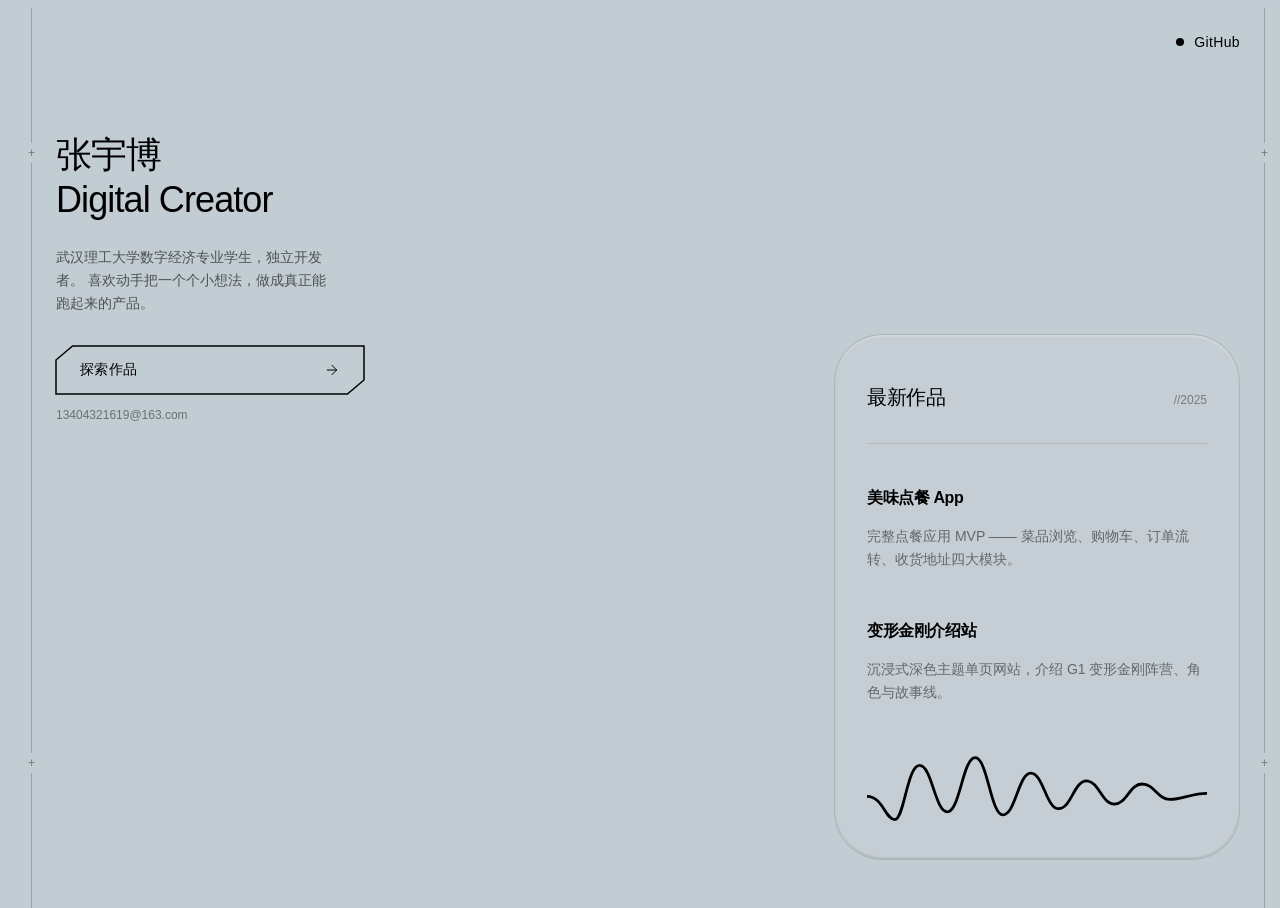
==== commit a9d8474e: "feat: 移除左上角菜单(与探索作品重复); 探索作品改为定位并高亮作品卡; 联系方式移到文案下方; 小屏允许纵向滚动" ====
--- a/index.html
+++ b/index.html
@@ -93,15 +93,6 @@
 
         <!-- 顶部导航 -->
         <nav class="nav">
-            <button id="menu-open" class="nav__item" aria-expanded="false" aria-controls="menu">
-                <svg class="icon" width="20" height="20" viewBox="0 0 24 24" fill="none" stroke="currentColor"
-                     stroke-width="1.5" stroke-linecap="round" stroke-linejoin="round" aria-hidden="true">
-                    <line x1="4" y1="6" x2="20" y2="6" />
-                    <line x1="4" y1="12" x2="20" y2="12" />
-                    <line x1="4" y1="18" x2="20" y2="18" />
-                </svg>
-                <span class="nav__label nav__label--menu">菜单</span>
-            </button>
             <a class="nav__item" href="https://github.com/hlhdds" target="_blank" rel="noopener">
                 <span class="nav__dot" aria-hidden="true"></span>
                 <span class="nav__label">GitHub</span>
@@ -118,7 +109,7 @@
                     武汉理工大学数字经济专业学生，独立开发者。
                     喜欢动手把一个个小想法，做成真正能跑起来的产品。
                 </p>
-                <a class="chamfer" href="#" id="explore-open">
+                <a class="chamfer" href="#works" id="explore-open">
                     <span class="chamfer__glass" aria-hidden="true"></span>
                     <svg class="chamfer__outline" viewBox="0 0 260 48" preserveAspectRatio="none" aria-hidden="true">
                         <polygon points="14,0 260,0 260,34 246,48 0,48 0,14"
@@ -130,10 +121,13 @@
                         <path d="M5 12h14" /><path d="m12 5 7 7-7 7" />
                     </svg>
                 </a>
+                <p class="lede__contact">
+                    <a href="mailto:13404321619@163.com">13404321619@163.com</a>
+                </p>
             </div>
 
             <!-- 右栏液态玻璃卡片 -->
-            <aside class="card group" data-glass-card>
+            <aside class="card group" id="works" data-glass-card>
                 <div id="dup-video-container"><canvas id="dup-image"></canvas></div>
                 <div class="card__frost" aria-hidden="true"></div>
 
@@ -161,63 +155,6 @@
         </div>
     </main>
 
-    <!-- ======== 滑入式菜单 ======== -->
-    <div class="menu" id="menu">
-        <div class="menu__backdrop" id="menu-backdrop"></div>
-        <div class="menu__panel">
-            <button class="menu__close" id="menu-close">
-                <svg class="icon" width="20" height="20" viewBox="0 0 24 24" fill="none" stroke="currentColor"
-                     stroke-width="1.5" stroke-linecap="round" stroke-linejoin="round" aria-hidden="true">
-                    <path d="M18 6 6 18" /><path d="m6 6 12 12" />
-                </svg>
-                <span>关闭</span>
-            </button>
-
-            <nav class="menu__nav">
-                <a class="menu__link" href="food/index.html">
-                    <span class="menu__linkText">美味点餐 App</span>
-                    <svg class="menu__arrow icon" width="16" height="16" viewBox="0 0 24 24" fill="none" stroke="currentColor"
-                         stroke-width="1.5" stroke-linecap="round" stroke-linejoin="round" aria-hidden="true">
-                        <path d="M5 12h14" /><path d="m12 5 7 7-7 7" />
-                    </svg>
-                </a>
-                <a class="menu__link" href="transformers/index.html">
-                    <span class="menu__linkText">变形金刚介绍站</span>
-                    <svg class="menu__arrow icon" width="16" height="16" viewBox="0 0 24 24" fill="none" stroke="currentColor"
-                         stroke-width="1.5" stroke-linecap="round" stroke-linejoin="round" aria-hidden="true">
-                        <path d="M5 12h14" /><path d="m12 5 7 7-7 7" />
-                    </svg>
-                </a>
-                <a class="menu__link" href="https://github.com/hlhdds" target="_blank" rel="noopener">
-                    <span class="menu__linkText">GitHub</span>
-                    <svg class="menu__arrow icon" width="16" height="16" viewBox="0 0 24 24" fill="none" stroke="currentColor"
-                         stroke-width="1.5" stroke-linecap="round" stroke-linejoin="round" aria-hidden="true">
-                        <path d="M5 12h14" /><path d="m12 5 7 7-7 7" />
-                    </svg>
-                </a>
-                <a class="menu__link" href="mailto:13404321619@163.com">
-                    <span class="menu__linkText">写信给我</span>
-                    <svg class="menu__arrow icon" width="16" height="16" viewBox="0 0 24 24" fill="none" stroke="currentColor"
-                         stroke-width="1.5" stroke-linecap="round" stroke-linejoin="round" aria-hidden="true">
-                        <path d="M5 12h14" /><path d="m12 5 7 7-7 7" />
-                    </svg>
-                </a>
-                <a class="menu__link" href="tel:13404321619">
-                    <span class="menu__linkText">电话联系</span>
-                    <svg class="menu__arrow icon" width="16" height="16" viewBox="0 0 24 24" fill="none" stroke="currentColor"
-                         stroke-width="1.5" stroke-linecap="round" stroke-linejoin="round" aria-hidden="true">
-                        <path d="M5 12h14" /><path d="m12 5 7 7-7 7" />
-                    </svg>
-                </a>
-            </nav>
-
-            <div class="menu__foot">
-                <span class="menu__footLabel">联系我</span>
-                <a class="menu__mail" href="mailto:13404321619@163.com">13404321619@163.com</a>
-            </div>
-        </div>
-    </div>
-
     <script type="module" src="./glass-card.js"></script>
     <script type="module" src="./ui.js"></script>
 </body>
--- a/styles.css
+++ b/styles.css
@@ -18,6 +18,12 @@
 
 .icon { flex: none; }
 
+/* 小屏文案 + 卡片可能超出视口高度:允许纵向滚动,保证作品卡可达 */
+@media (max-width: 640px) {
+    html, body { overflow-y: auto; }
+    .hero { height: auto; min-height: 100dvh; }
+}
+
 /* ---------- §2 背景视频: 100% 不透明,禁止任何遮罩层 ---------- */
 .bg-video {
     position: fixed; top: 0; left: 0;
@@ -52,7 +58,7 @@
 @media (min-width: 768px) { .rule { display: flex; } }
 
 /* ---------- §6 导航 ---------- */
-.nav { position: relative; z-index: 2; display: flex; align-items: center; justify-content: space-between; padding: 1.25rem; }
+.nav { position: relative; z-index: 2; display: flex; align-items: center; justify-content: flex-end; padding: 1.25rem; }
 .nav__item {
     display: inline-flex; align-items: center; gap: 0.625rem;
     color: #000; background: none; border: 0; font: inherit; text-decoration: none;
@@ -60,10 +66,9 @@
 }
 .nav__item:hover { opacity: 0.6; }
 .nav__label { font-size: 0.875rem; line-height: 1.25rem; letter-spacing: 0.025em; }
-.nav__label--menu { display: none; }          /* 移动端汉堡只有图标 */
 .nav__dot { width: 8px; height: 8px; border-radius: 9999px; background: #000; }
 
-@media (min-width: 640px) { .nav { padding: 1.25rem 1.5rem; } .nav__label--menu { display: inline; } }
+@media (min-width: 640px) { .nav { padding: 1.25rem 1.5rem; } }
 @media (min-width: 768px) { .nav { padding: 1.5rem 3rem; } }
 
 /* ---------- §7 底部两栏 ---------- */
@@ -119,6 +124,15 @@
     .chamfer__glass { background: transparent; backdrop-filter: none; -webkit-backdrop-filter: none; border-color: transparent; }
 }
 @media (min-width: 768px) { .chamfer { margin-top: 2rem; } }
+
+.lede__contact { margin-top: 0.875rem; font-size: 0.75rem; }
+.lede__contact a {
+    color: rgba(0, 0, 0, 0.45);
+    text-decoration: none;
+    pointer-events: auto;
+    transition: color 300ms;
+}
+.lede__contact a:hover { color: #000; }
 
 /* ---------- §10 液态玻璃卡片 ---------- */
 .card {
@@ -152,6 +166,18 @@
 }
 .card.group:hover .card__frost { background: rgba(255, 255, 255, 0.1); }
 
+/* 「探索作品」触发的一次高亮描边 */
+.card::after {
+    content: ''; position: absolute; inset: 0; z-index: 3;
+    border-radius: 48px; pointer-events: none;
+}
+.card.is-highlighted::after { animation: card-ring 1400ms ease-out; }
+@keyframes card-ring {
+    0%   { box-shadow: inset 0 0 0 0 rgba(255, 255, 255, 0), 0 0 0 0 rgba(255, 255, 255, 0); }
+    25%  { box-shadow: inset 0 0 0 2px rgba(255, 255, 255, 0.85), 0 0 40px rgba(255, 255, 255, 0.45); }
+    100% { box-shadow: inset 0 0 0 0 rgba(255, 255, 255, 0), 0 0 0 0 rgba(255, 255, 255, 0); }
+}
+
 .card__head, .card__body, .card__wave { position: relative; z-index: 2; }
 
 .card__head { display: flex; align-items: baseline; justify-content: space-between; gap: 1rem;
@@ -175,52 +201,5 @@
     .card__wave { margin-top: 1.5rem; }
 }
 
-/* ---------- §12 滑入菜单 ---------- */
-.menu { position: fixed; inset: 0; z-index: 50; visibility: hidden; pointer-events: none;
-        transition: visibility 0s linear 500ms; }
-.menu.is-open { visibility: visible; pointer-events: auto; transition-delay: 0s; }
-
-.menu__backdrop { position: absolute; inset: 0; background: rgba(0, 0, 0, 0.4);
-                  backdrop-filter: blur(4px); -webkit-backdrop-filter: blur(4px);
-                  opacity: 0; transition: opacity 500ms; }
-.menu.is-open .menu__backdrop { opacity: 1; }
-
-.menu__panel { position: absolute; top: 0; left: 0; display: flex; flex-direction: column;
-               width: 100%; height: 100%; padding: 1.5rem 2rem; background: #f5f4f0;
-               transform: translateX(-100%);
-               transition: transform 500ms cubic-bezier(0.16, 1, 0.3, 1); }
-.menu.is-open .menu__panel { transform: translateX(0); }
-@media (min-width: 640px) { .menu__panel { width: 380px; padding: 1.5rem 2.5rem; } }
-
-.menu__close { display: inline-flex; align-items: center; gap: 0.625rem; align-self: flex-start;
-               margin-bottom: 3rem; background: none; border: 0; font: inherit; font-size: 0.875rem;
-               color: #000; cursor: pointer; transition: opacity 300ms; }
-.menu__close:hover { opacity: 0.6; }
-
-.menu__nav { display: flex; flex-direction: column; }
-.menu__link { display: flex; align-items: center; justify-content: space-between; padding: 1rem 0;
-              border-bottom: 1px solid rgba(0, 0, 0, 0.1); color: #000; text-decoration: none;
-              opacity: 0; transform: translateY(20px); transition: opacity 500ms, transform 500ms; }
-.menu__linkText { font-size: 1.5rem; font-weight: 300; letter-spacing: -0.025em; transition: transform 300ms; }
-.menu__link:hover .menu__linkText { transform: translateX(8px); }
-.menu__arrow { opacity: 0; transform: translateX(8px); transition: opacity 300ms, transform 300ms; }
-.menu__link:hover .menu__arrow { opacity: 1; transform: translateX(0); }
-@media (min-width: 640px) { .menu__linkText { font-size: 1.875rem; } }
-
-.menu.is-open .menu__link { opacity: 1; transform: translateY(0); }
-.menu.is-open .menu__link:nth-child(1) { transition-delay: 150ms; }
-.menu.is-open .menu__link:nth-child(2) { transition-delay: 225ms; }
-.menu.is-open .menu__link:nth-child(3) { transition-delay: 300ms; }
-.menu.is-open .menu__link:nth-child(4) { transition-delay: 375ms; }
-.menu.is-open .menu__link:nth-child(5) { transition-delay: 450ms; }
-
-.menu__foot { margin-top: auto; padding: 1.5rem 0 2rem; border-top: 1px solid rgba(0, 0, 0, 0.1);
-              opacity: 0; transform: translateY(20px); transition: opacity 500ms, transform 500ms; }
-.menu.is-open .menu__foot { opacity: 1; transform: translateY(0); transition-delay: 600ms; }
-.menu__footLabel { display: block; margin-bottom: 0.75rem; font-size: 0.75rem; text-transform: uppercase;
-                   letter-spacing: 0.025em; color: rgba(0, 0, 0, 0.4); }
-.menu__mail { font-size: 0.875rem; color: rgba(0, 0, 0, 0.7); text-decoration: none; transition: color 300ms; }
-.menu__mail:hover { color: #000; }
-
 /* ---------- §13 减少动画 ---------- */
 @media (prefers-reduced-motion: reduce) { * { transition-duration: 0.01ms !important; } }
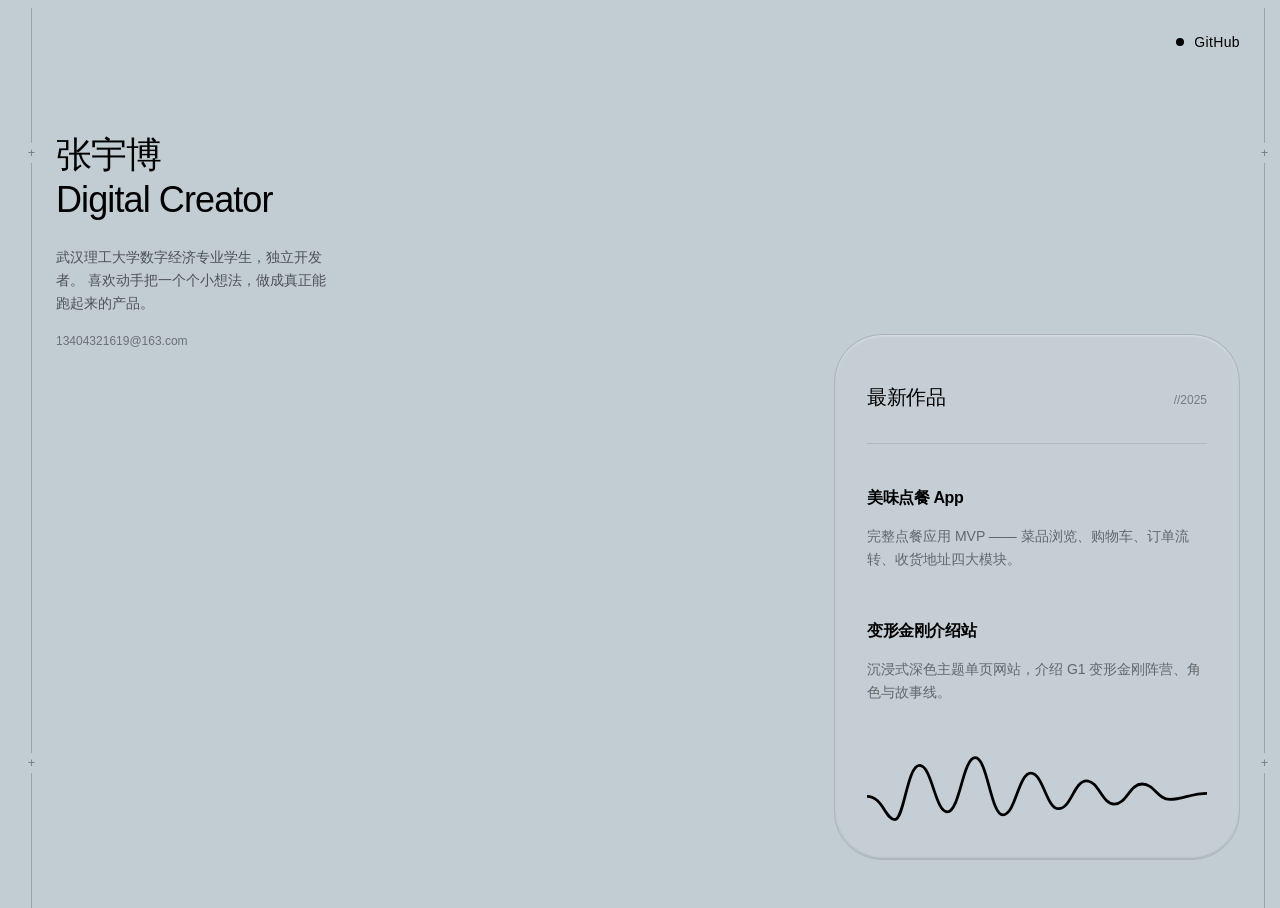
==== commit 2ae201b4: "feat: 移除探索作品按钮与作品面板,作品改为直接展示在玻璃卡内" ====
--- a/index.html
+++ b/index.html
@@ -109,18 +109,6 @@
                     武汉理工大学数字经济专业学生，独立开发者。
                     喜欢动手把一个个小想法，做成真正能跑起来的产品。
                 </p>
-                <a class="chamfer" href="#works" id="explore-open">
-                    <span class="chamfer__glass" aria-hidden="true"></span>
-                    <svg class="chamfer__outline" viewBox="0 0 260 48" preserveAspectRatio="none" aria-hidden="true">
-                        <polygon points="14,0 260,0 260,34 246,48 0,48 0,14"
-                                 fill="none" stroke="currentColor" stroke-width="1.5" vector-effect="non-scaling-stroke" />
-                    </svg>
-                    <span class="chamfer__label">探索作品</span>
-                    <svg class="icon" width="16" height="16" viewBox="0 0 24 24" fill="none" stroke="currentColor"
-                         stroke-width="1.5" stroke-linecap="round" stroke-linejoin="round" aria-hidden="true">
-                        <path d="M5 12h14" /><path d="m12 5 7 7-7 7" />
-                    </svg>
-                </a>
                 <p class="lede__contact">
                     <a href="mailto:13404321619@163.com">13404321619@163.com</a>
                 </p>
@@ -156,6 +144,5 @@
     </main>
 
     <script type="module" src="./glass-card.js"></script>
-    <script type="module" src="./ui.js"></script>
 </body>
 </html>
--- a/styles.css
+++ b/styles.css
@@ -98,34 +98,8 @@
 @media (min-width: 768px)  { .lede__title { font-size: 1.875rem; } .lede__body { margin-top: 1rem; } }
 @media (min-width: 1024px) { .lede__title { font-size: 2.25rem; } }
 
-/* ---------- §9 切角按钮 ---------- */
-.chamfer {
-    position: relative; display: flex; align-items: center; justify-content: space-between;
-    width: 220px; height: 44px; margin-top: 1.5rem; padding: 0 1.25rem;
-    color: #000; text-decoration: none; pointer-events: auto; transition: opacity 300ms;
-}
-.chamfer:hover { opacity: 0.7; }
-
-/* 仅移动端的磨砂衬底,裁成同一切角轮廓 */
-.chamfer__glass {
-    position: absolute; inset: 0;
-    background: rgba(255, 255, 255, 0.6);
-    backdrop-filter: blur(12px); -webkit-backdrop-filter: blur(12px);
-    border: 1px solid rgba(0, 0, 0, 0.2);
-    clip-path: polygon(14px 0, 100% 0, 100% calc(100% - 14px), calc(100% - 14px) 100%, 0 100%, 0 14px);
-}
-.chamfer__outline { position: absolute; inset: 0; width: 100%; height: 100%; overflow: visible; }
-.chamfer__label { position: relative; font-size: 0.75rem; letter-spacing: 0.025em; }
-.chamfer .icon { position: relative; }
-
-@media (min-width: 640px) {
-    .chamfer { width: 260px; height: 48px; padding: 0 1.5rem; }
-    .chamfer__label { font-size: 0.875rem; }
-    .chamfer__glass { background: transparent; backdrop-filter: none; -webkit-backdrop-filter: none; border-color: transparent; }
-}
-@media (min-width: 768px) { .chamfer { margin-top: 2rem; } }
-
-.lede__contact { margin-top: 0.875rem; font-size: 0.75rem; }
+/* ---------- §9 联系方式 ---------- */
+.lede__contact { margin-top: 1.25rem; font-size: 0.75rem; }
 .lede__contact a {
     color: rgba(0, 0, 0, 0.45);
     text-decoration: none;
@@ -166,18 +140,6 @@
 }
 .card.group:hover .card__frost { background: rgba(255, 255, 255, 0.1); }
 
-/* 「探索作品」触发的一次高亮描边 */
-.card::after {
-    content: ''; position: absolute; inset: 0; z-index: 3;
-    border-radius: 48px; pointer-events: none;
-}
-.card.is-highlighted::after { animation: card-ring 1400ms ease-out; }
-@keyframes card-ring {
-    0%   { box-shadow: inset 0 0 0 0 rgba(255, 255, 255, 0), 0 0 0 0 rgba(255, 255, 255, 0); }
-    25%  { box-shadow: inset 0 0 0 2px rgba(255, 255, 255, 0.85), 0 0 40px rgba(255, 255, 255, 0.45); }
-    100% { box-shadow: inset 0 0 0 0 rgba(255, 255, 255, 0), 0 0 0 0 rgba(255, 255, 255, 0); }
-}
-
 .card__head, .card__body, .card__wave { position: relative; z-index: 2; }
 
 .card__head { display: flex; align-items: baseline; justify-content: space-between; gap: 1rem;
@@ -201,5 +163,5 @@
     .card__wave { margin-top: 1.5rem; }
 }
 
-/* ---------- §13 减少动画 ---------- */
+/* ---------- §12 减少动画 ---------- */
 @media (prefers-reduced-motion: reduce) { * { transition-duration: 0.01ms !important; } }
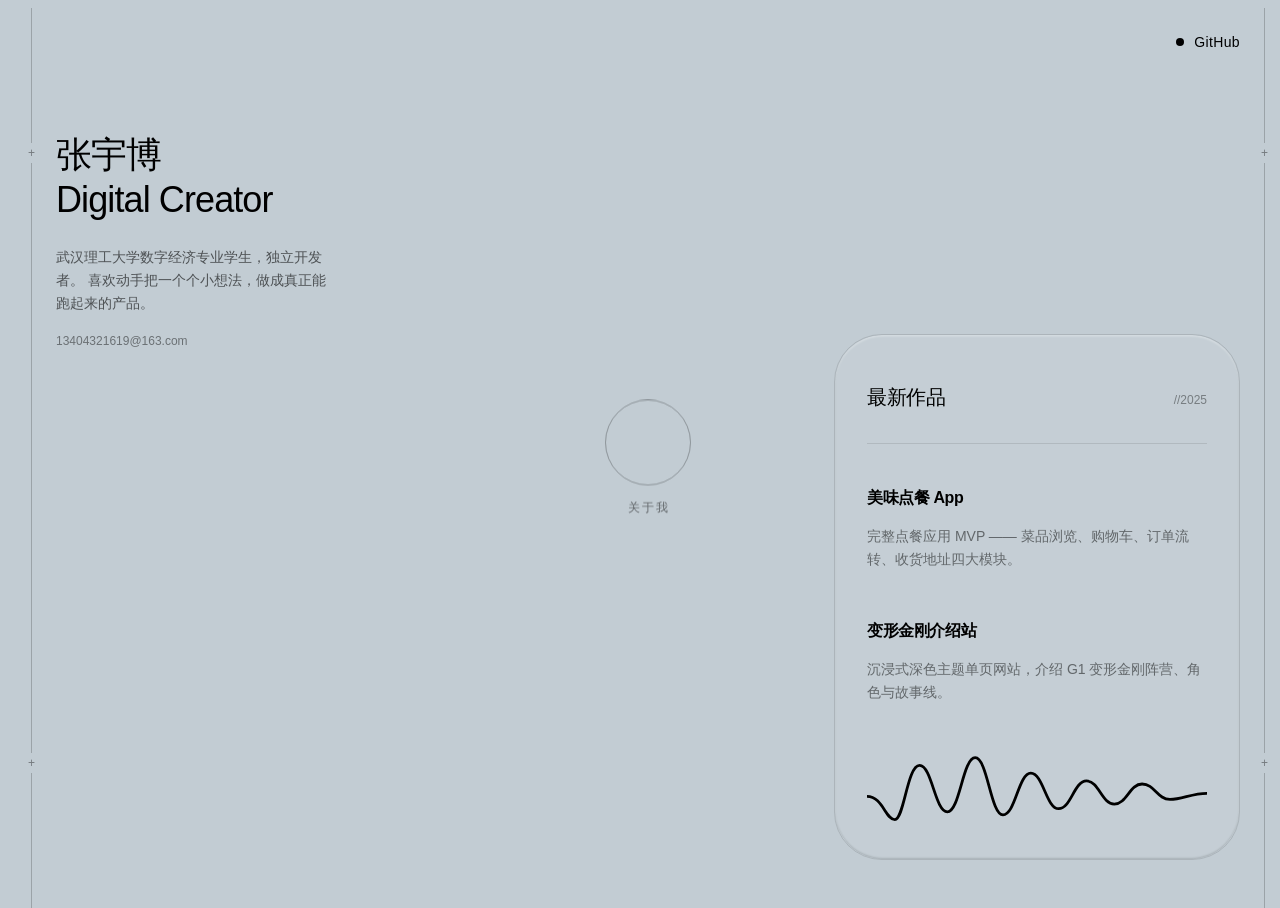
==== commit 46066d21: "feat: 新增自我介绍页 intro.html; 首页中央增加「关于我」入口,点击进入" ====
--- a/index.html
+++ b/index.html
@@ -75,6 +75,14 @@
     <!-- ======== 主舞台 ======== -->
     <main class="hero">
 
+        <!-- 背景点击区:点击画面中间进入自我介绍 -->
+        <a class="about-hit" href="intro.html" aria-label="查看张宇博的自我介绍">
+            <span class="about-hint">
+                <span class="about-hint__ring" aria-hidden="true"></span>
+                <span class="about-hint__label">关于我</span>
+            </span>
+        </a>
+
         <!-- 两侧竖向标尺 (≥768px) -->
         <div class="rule rule--left" aria-hidden="true">
             <span class="rule__seg rule__seg--end"></span>
--- a/styles.css
+++ b/styles.css
@@ -57,7 +57,42 @@
 .rule__plus { font-size: 0.75rem; line-height: 1; color: rgba(0, 0, 0, 0.4); padding: 0.25rem 0; }
 @media (min-width: 768px) { .rule { display: flex; } }
 
-/* ---------- §6 导航 ---------- */
+/* ---------- §6 画面中央入口 ---------- */
+.about-hit {
+    position: absolute; left: 50%; top: 50%; z-index: 1;
+    transform: translate(-50%, -50%);
+    display: flex; align-items: center; justify-content: center;
+    color: #000; text-decoration: none;
+    pointer-events: auto;              /* .hero 为 none,这里单独恢复 */
+    cursor: pointer;
+}
+.about-hint {
+    display: flex; flex-direction: column; align-items: center; gap: 0.875rem;
+    opacity: 0.5;
+    cursor: pointer;
+    transition: opacity 400ms, transform 400ms;
+}
+.about-hit:hover .about-hint { opacity: 1; transform: translateY(-3px); }
+
+.about-hint__ring {
+    position: relative; width: 84px; height: 84px;
+    border-radius: 9999px;
+    border: 1px solid rgba(0, 0, 0, 0.35);
+    backdrop-filter: blur(8px); -webkit-backdrop-filter: blur(8px);
+}
+.about-hint__ring::after {
+    content: ''; position: absolute; inset: -1px; border-radius: 9999px;
+    border: 1px solid rgba(0, 0, 0, 0.28);
+    animation: hint-pulse 2800ms ease-out infinite;
+}
+@keyframes hint-pulse {
+    0%   { transform: scale(1);    opacity: 0.7; }
+    70%  { transform: scale(1.45); opacity: 0; }
+    100% { transform: scale(1.45); opacity: 0; }
+}
+.about-hint__label { font-size: 0.75rem; letter-spacing: 0.2em; text-indent: 0.2em; }
+
+/* ---------- §7 导航 ---------- */
 .nav { position: relative; z-index: 2; display: flex; align-items: center; justify-content: flex-end; padding: 1.25rem; }
 .nav__item {
     display: inline-flex; align-items: center; gap: 0.625rem;
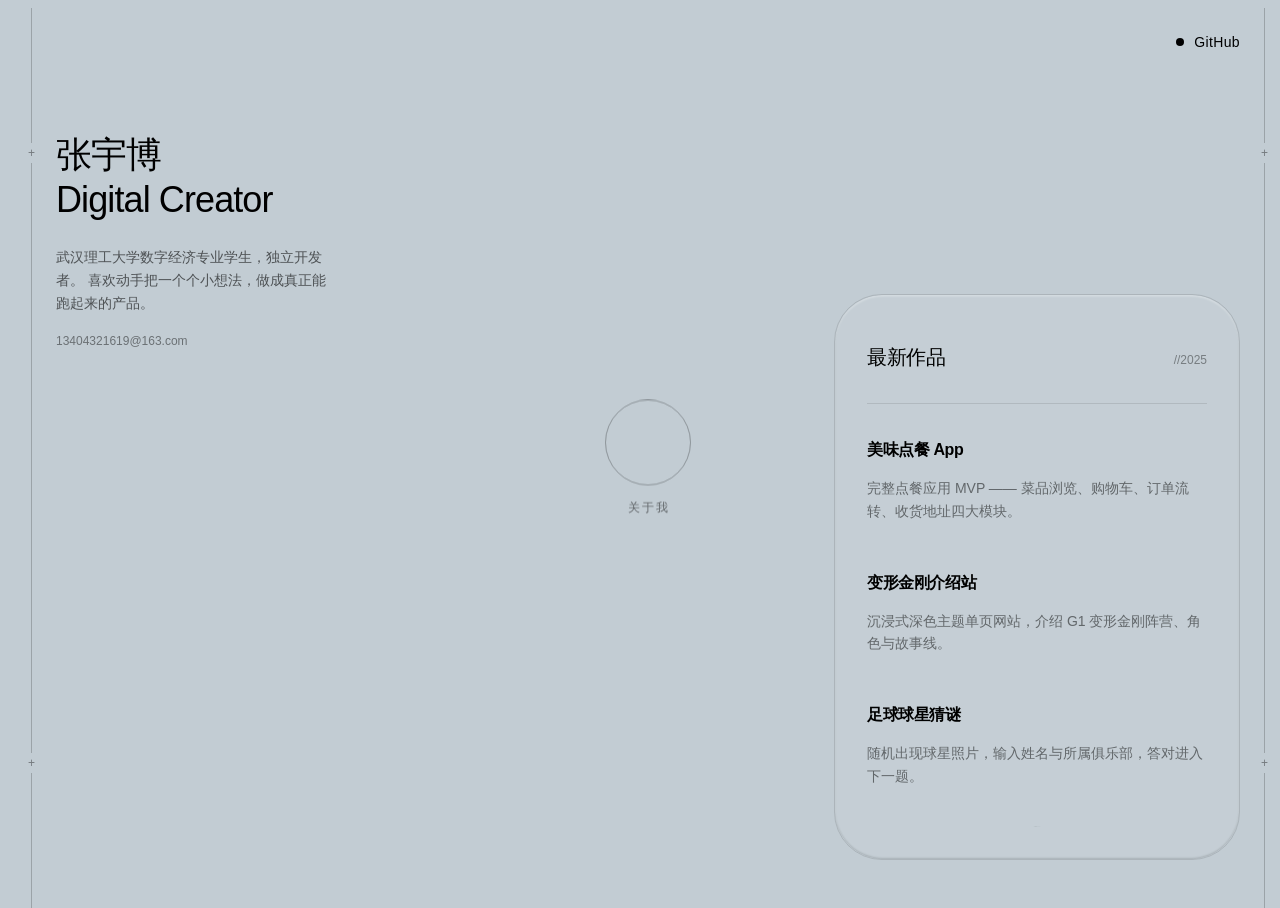
==== commit 96498c64: "quiz: add football player guessing game and homepage entry" ====
--- a/index.html
+++ b/index.html
@@ -141,6 +141,10 @@
                         <h3 class="finding__title">变形金刚介绍站</h3>
                         <p class="finding__text">沉浸式深色主题单页网站，介绍 G1 变形金刚阵营、角色与故事线。</p>
                     </a>
+                    <a class="finding" href="quiz/index.html">
+                        <h3 class="finding__title">足球球星猜谜</h3>
+                        <p class="finding__text">随机出现球星照片，输入姓名与所属俱乐部，答对进入下一题。</p>
+                    </a>
                 </div>
 
                 <svg class="card__wave" viewBox="0 0 220 50" fill="none" aria-hidden="true">
--- a/styles.css
+++ b/styles.css
@@ -147,7 +147,7 @@
 .card {
     position: relative;
     display: flex; flex-direction: column; justify-content: space-between;
-    width: 340px; max-width: 100%; height: 460px;
+    width: 340px; max-width: 100%; height: 500px;
     padding: 2rem;
     border-radius: 48px;
     overflow: hidden;                            /* 把折射副本裁进卡片 */
